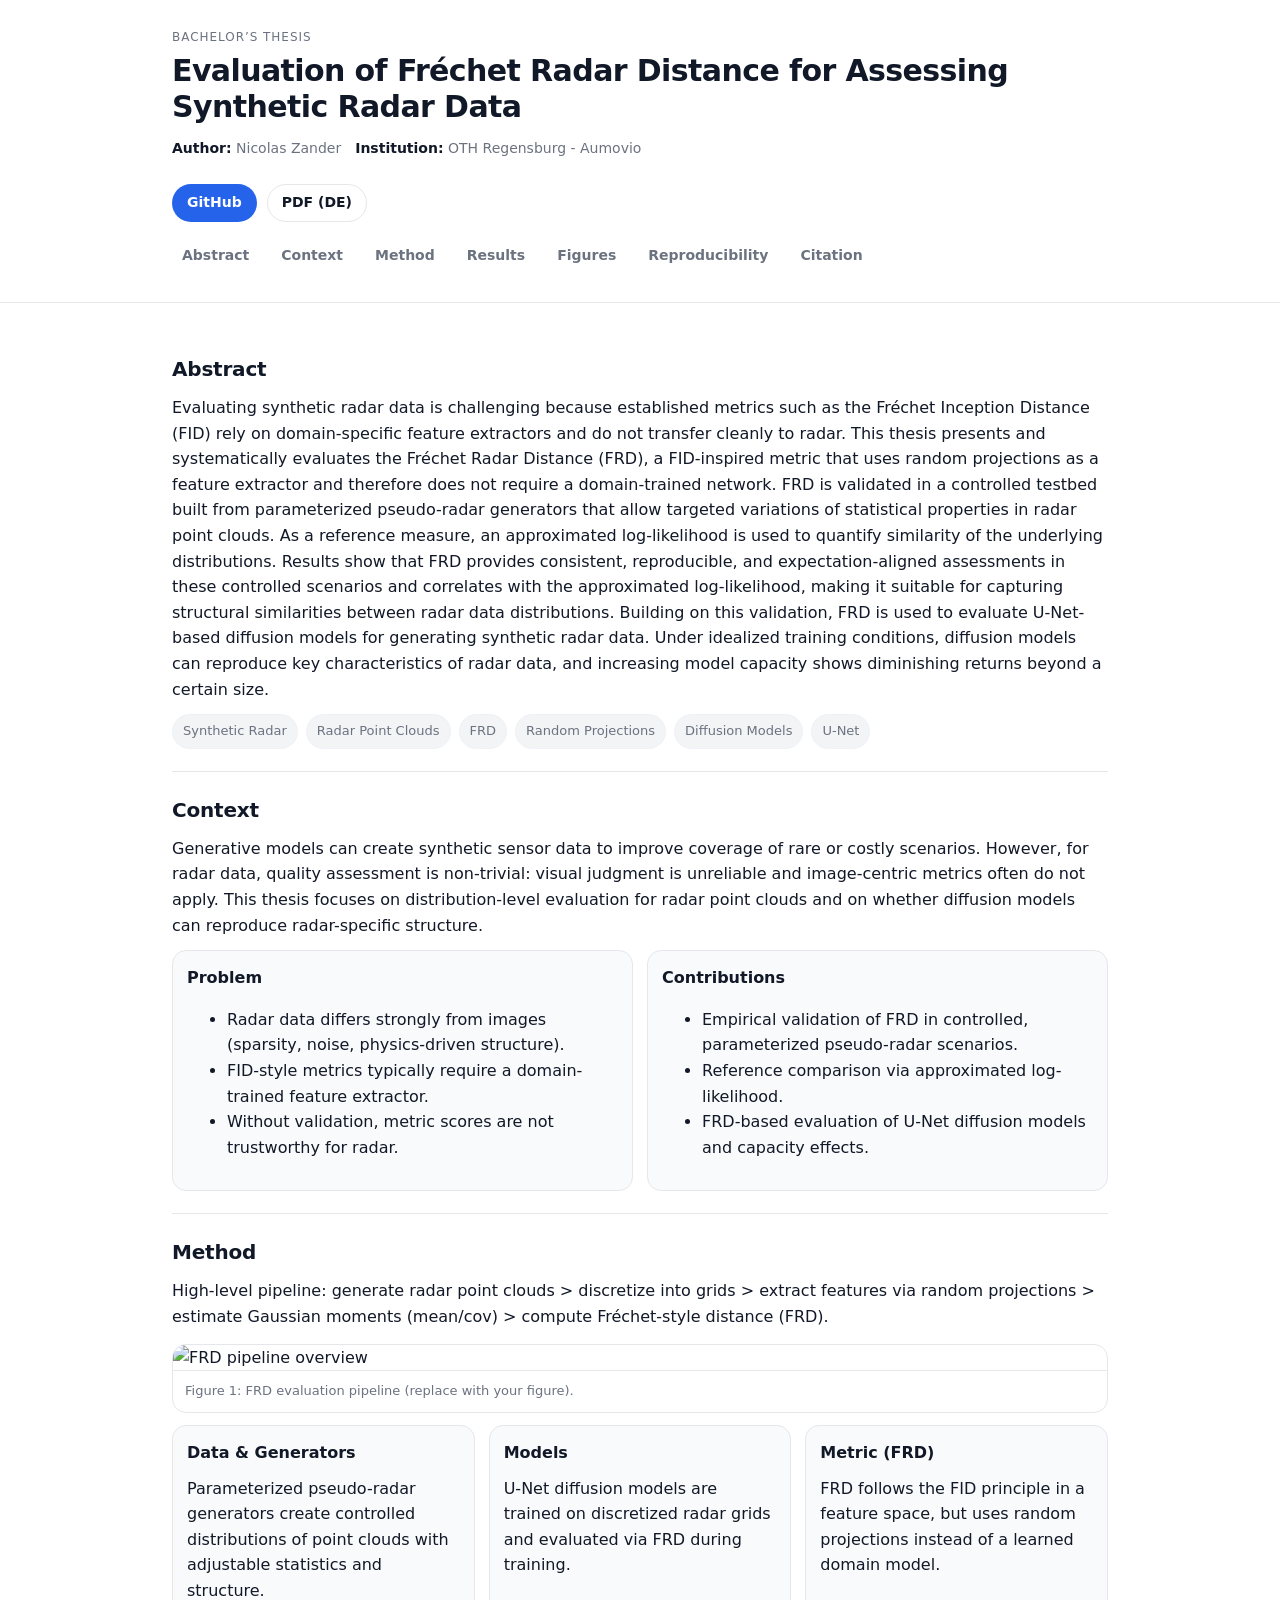
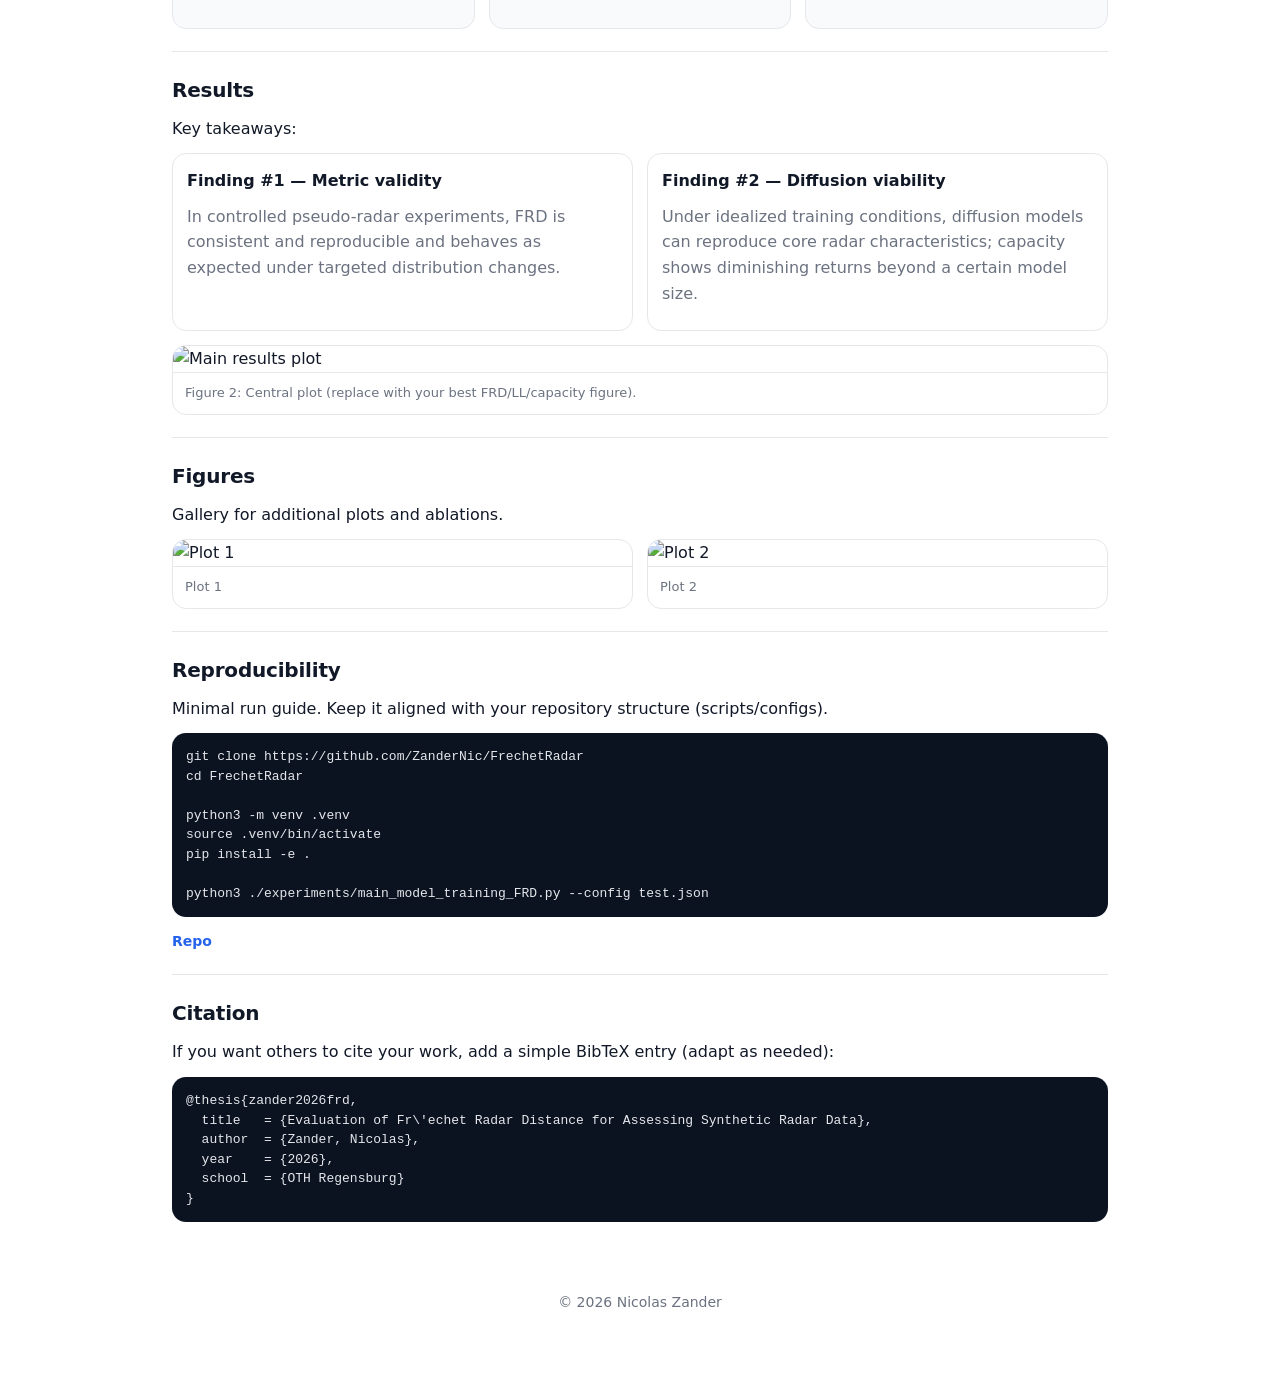
==== docs/index.html @ 6e5fdd48 "edit content" ====
<!doctype html>
<html lang="en">
<head>
  <meta charset="utf-8" />
  <meta name="viewport" content="width=device-width, initial-scale=1" />
  <meta name="description" content="Bachelor’s thesis page: abstract, context, method, results, and reproducibility for Fréchet Radar Distance (FRD) to evaluate synthetic radar data." />
  <title>Thesis – Fréchet Radar Distance for Synthetic Radar Data</title>
  <link rel="stylesheet" href="static/css/style.css" />
</head>

<body>
  <a class="skip" href="#content">Skip to content</a>

  <header class="header">
    <div class="wrap">
      <div class="top">
        <div class="headings">
          <p class="kicker">Bachelor’s Thesis</p>

          <h1>Evaluation of Fréchet Radar Distance for Assessing Synthetic Radar Data</h1>
          <div class="meta">
            <span><b>Author:</b> Nicolas Zander</span>
            <span><b>Institution:</b> OTH Regensburg - Aumovio</span>
          </div>
        </div>

        <div class="actions">
          <a class="btn primary" href="https://github.com/ZanderNic/FrechetRadar" target="_blank" rel="noreferrer">GitHub</a>
          <a class="btn" href="assets/pdf/thesis_public.pdf" target="_blank" rel="noreferrer">PDF (DE)</a>
        </div>
      </div>

      <nav class="nav" aria-label="Page navigation">
        <a href="#abstract">Abstract</a>
        <a href="#context">Context</a>
        <a href="#method">Method</a>
        <a href="#results">Results</a>
        <a href="#figures">Figures</a>
        <a href="#repro">Reproducibility</a>
        <a href="#citation">Citation</a>
      </nav>
    </div>
  </header>

  <main id="content" class="wrap">
    <section class="section" id="abstract">
      <h2>Abstract</h2>
      <p>
        Evaluating synthetic radar data is challenging because established metrics such as the Fréchet Inception
        Distance (FID) rely on domain-specific feature extractors and do not transfer cleanly to radar. This thesis
        presents and systematically evaluates the Fréchet Radar Distance (FRD), a FID-inspired metric that uses
        random projections as a feature extractor and therefore does not require a domain-trained network. FRD is
        validated in a controlled testbed built from parameterized pseudo-radar generators that allow targeted
        variations of statistical properties in radar point clouds. As a reference measure, an approximated
        log-likelihood is used to quantify similarity of the underlying distributions. Results show that FRD provides
        consistent, reproducible, and expectation-aligned assessments in these controlled scenarios and correlates
        with the approximated log-likelihood, making it suitable for capturing structural similarities between radar
        data distributions. Building on this validation, FRD is used to evaluate U-Net-based diffusion models for
        generating synthetic radar data. Under idealized training conditions, diffusion models can reproduce key
        characteristics of radar data, and increasing model capacity shows diminishing returns beyond a certain size.
      </p>

      <div class="badges" aria-label="Keywords">
        <span class="badge">Synthetic Radar</span>
        <span class="badge">Radar Point Clouds</span>
        <span class="badge">FRD</span>
        <span class="badge">Random Projections</span>
        <span class="badge">Diffusion Models</span>
        <span class="badge">U-Net</span>
      </div>
    </section>

    <section class="section" id="context">
      <h2>Context</h2>
      <p>
        Generative models can create synthetic sensor data to improve coverage of rare or costly scenarios.
        However, for radar data, quality assessment is non-trivial: visual judgment is unreliable and image-centric
        metrics often do not apply. This thesis focuses on distribution-level evaluation for radar point clouds and on
        whether diffusion models can reproduce radar-specific structure.
      </p>

      <div class="grid2">
        <div class="card">
          <h3>Problem</h3>
          <ul>
            <li>Radar data differs strongly from images (sparsity, noise, physics-driven structure).</li>
            <li>FID-style metrics typically require a domain-trained feature extractor.</li>
            <li>Without validation, metric scores are not trustworthy for radar.</li>
          </ul>
        </div>
        <div class="card">
          <h3>Contributions</h3>
          <ul>
            <li>Empirical validation of FRD in controlled, parameterized pseudo-radar scenarios.</li>
            <li>Reference comparison via approximated log-likelihood.</li>
            <li>FRD-based evaluation of U-Net diffusion models and capacity effects.</li>
          </ul>
        </div>
      </div>
    </section>

    <section class="section" id="method">
      <h2>Method</h2>
      <p>
        High-level pipeline: generate radar point clouds > discretize into grids > extract features via random
        projections > estimate Gaussian moments (mean/cov) > compute Fréchet-style distance (FRD).
      </p>

      <!-- Replace these images with your own exported figures -->
      <figure class="figure">
        <img src="assets/img/pipeline.png" alt="FRD pipeline overview" loading="lazy" />
        <figcaption>Figure 1: FRD evaluation pipeline (replace with your figure).</figcaption>
      </figure>

      <div class="grid3">
        <div class="card">
          <h3>Data & Generators</h3>
          <p>
            Parameterized pseudo-radar generators create controlled distributions of point clouds with adjustable
            statistics and structure.
          </p>
        </div>
        <div class="card">
          <h3>Models</h3>
          <p>
            U-Net diffusion models are trained on discretized radar grids and evaluated via FRD during training.
          </p>
        </div>
        <div class="card">
          <h3>Metric (FRD)</h3>
          <p>
            FRD follows the FID principle in a feature space, but uses random projections instead of a learned
            domain model.
          </p>
        </div>
      </div>
    </section>

    <section class="section" id="results">
      <h2>Results</h2>
      <p>Key takeaways:</p>

      <div class="callouts">
        <div class="callout">
          <h3>Finding #1 — Metric validity</h3>
          <p>
            In controlled pseudo-radar experiments, FRD is consistent and reproducible and behaves as expected
            under targeted distribution changes.
          </p>
        </div>
        <div class="callout">
          <h3>Finding #2 — Diffusion viability</h3>
          <p>
            Under idealized training conditions, diffusion models can reproduce core radar characteristics; capacity
            shows diminishing returns beyond a certain model size.
          </p>
        </div>
      </div>

      <figure class="figure">
        <img src="assets/img/teaser.png" alt="Main results plot" loading="lazy" />
        <figcaption>Figure 2: Central plot (replace with your best FRD/LL/capacity figure).</figcaption>
      </figure>
    </section>

    <section class="section" id="figures">
      <h2>Figures</h2>
      <p>Gallery for additional plots and ablations.</p>

      <div class="gallery">
        <figure class="figure small">
          <img src="assets/img/teaser.png" alt="Plot 1" loading="lazy" />
          <figcaption>Plot 1</figcaption>
        </figure>
        <figure class="figure small">
          <img src="assets/img/pipeline.png" alt="Plot 2" loading="lazy" />
          <figcaption>Plot 2</figcaption>
        </figure>
      </div>
    </section>

    <section class="section" id="repro">
      <h2>Reproducibility</h2>
      <p>
        Minimal run guide. Keep it aligned with your repository structure (scripts/configs).
      </p>

      <pre class="code"><code>git clone https://github.com/ZanderNic/FrechetRadar
cd FrechetRadar

python3 -m venv .venv
source .venv/bin/activate
pip install -e .

python3 ./experiments/main_model_training_FRD.py --config test.json</code></pre>

      <div class="links">
        <a href="https://github.com/ZanderNic/FrechetRadar" target="_blank" rel="noreferrer">Repo</a>
      </div>
    </section>

    <section class="section" id="citation">
      <h2>Citation</h2>
      <p>If you want others to cite your work, add a simple BibTeX entry (adapt as needed):</p>
      <pre class="code"><code>@thesis{zander2026frd,
  title   = {Evaluation of Fr\'echet Radar Distance for Assessing Synthetic Radar Data},
  author  = {Zander, Nicolas},
  year    = {2026},
  school  = {OTH Regensburg}
}</code></pre>
    </section>

    <footer class="footer">
      <p>© <span id="year"></span> Nicolas Zander</p>
    </footer>
  </main>

  <script>
    document.getElementById("year").textContent = new Date().getFullYear();
  </script>
</body>
</html>
---- docs/static/css/style.css ----
:root{
  --bg: #ffffff;
  --text: #111827;      /* near-black */
  --muted: #6b7280;     /* gray */
  --line: #e5e7eb;      /* border */
  --card: #f9fafb;      /* light card */
  --accent: #2563eb;    /* blue */
  --accent2: #1d4ed8;
  --max: 980px;
  --radius: 14px;
}

*{ box-sizing: border-box; }
html{ scroll-behavior: smooth; }
body{
  margin: 0;
  background: var(--bg);
  color: var(--text);
  font-family: ui-sans-serif, system-ui, -apple-system, Segoe UI, Roboto, Arial, sans-serif;
  line-height: 1.6;
}

.wrap{
  max-width: var(--max);
  margin: 0 auto;
  padding: 28px 22px;
}

.skip{
  position: absolute;
  left: -9999px;
  top: 10px;
  background: #000;
  color: #fff;
  padding: 8px 10px;
  border-radius: 10px;
}
.skip:focus{ left: 12px; }

.header{
  border-bottom: 1px solid var(--line);
  background: #fff;
}

.top{
  display: flex;
  gap: 18px;
  align-items: flex-start;
  justify-content: space-between;
  flex-wrap: wrap;
}

.kicker{
  margin: 0 0 6px;
  font-size: 12px;
  letter-spacing: .08em;
  text-transform: uppercase;
  color: var(--muted);
}

h1{
  margin: 0;
  font-size: 30px;
  line-height: 1.2;
  letter-spacing: -0.02em;
}

.sub{
  margin: 10px 0 0;
  color: var(--muted);
  max-width: 70ch;
}

.meta{
  display: flex;
  gap: 14px;
  flex-wrap: wrap;
  margin-top: 12px;
  color: var(--muted);
  font-size: 14px;
}
.meta b{ color: var(--text); font-weight: 600; }

.actions{
  display: flex;
  gap: 10px;
  flex-wrap: wrap;
  padding-top: 6px;
}

.btn{
  display: inline-flex;
  align-items: center;
  justify-content: center;
  height: 38px;
  padding: 0 14px;
  border-radius: 999px;
  border: 1px solid var(--line);
  background: #fff;
  color: var(--text);
  text-decoration: none;
  font-weight: 600;
  font-size: 14px;
}
.btn:hover{ border-color: #cbd5e1; background: #f8fafc; }
.btn.primary{
  border-color: transparent;
  background: var(--accent);
  color: #fff;
}
.btn.primary:hover{ background: var(--accent2); }

.nav{
  display: flex;
  gap: 12px;
  flex-wrap: wrap;
  padding: 14px 0 0;
}
.nav a{
  color: var(--muted);
  text-decoration: none;
  font-weight: 600;
  font-size: 14px;
  padding: 8px 10px;
  border-radius: 10px;
}
.nav a:hover{
  background: #f3f4f6;
  color: var(--text);
}

.section{
  padding: 22px 0;
  border-bottom: 1px solid var(--line);
}
.section:last-of-type{ border-bottom: none; }

h2{
  margin: 0 0 10px;
  font-size: 20px;
  letter-spacing: -0.01em;
}
h3{
  margin: 0 0 8px;
  font-size: 16px;
}
p{ margin: 10px 0; }

.badges{
  display: flex;
  gap: 8px;
  flex-wrap: wrap;
  margin-top: 12px;
}
.badge{
  font-size: 13px;
  color: var(--muted);
  background: #f3f4f6;
  border: 1px solid #eef2f7;
  padding: 6px 10px;
  border-radius: 999px;
}

.grid2{
  display: grid;
  grid-template-columns: repeat(2, minmax(0, 1fr));
  gap: 14px;
  margin-top: 12px;
}
.grid3{
  display: grid;
  grid-template-columns: repeat(3, minmax(0, 1fr));
  gap: 14px;
  margin-top: 12px;
}

.card{
  background: var(--card);
  border: 1px solid var(--line);
  border-radius: var(--radius);
  padding: 14px;
}

.figure{
  margin: 14px 0 0;
  border: 1px solid var(--line);
  border-radius: var(--radius);
  overflow: hidden;
  background: #fff;
}
.figure img{
  width: 100%;
  height: auto;
  display: block;
}
.figure figcaption{
  padding: 10px 12px;
  font-size: 13px;
  color: var(--muted);
  border-top: 1px solid var(--line);
}

.gallery{
  display: grid;
  grid-template-columns: repeat(2, minmax(0, 1fr));
  gap: 14px;
  margin-top: 12px;
}
.figure.small{ margin: 0; }

.details{
  margin-top: 14px;
  border: 1px solid var(--line);
  border-radius: var(--radius);
  background: #fff;
  overflow: hidden;
}
.details > summary{
  cursor: pointer;
  padding: 12px 14px;
  font-weight: 700;
}
.detailsBody{
  padding: 0 14px 14px;
  color: var(--text);
}
.detailsBody ul{ margin: 8px 0 0 18px; }

.callouts{
  display: grid;
  grid-template-columns: repeat(2, minmax(0, 1fr));
  gap: 14px;
  margin-top: 12px;
}
.callout{
  border-radius: var(--radius);
  border: 1px solid var(--line);
  background: #fff;
  padding: 14px;
}
.callout p{ color: var(--muted); }

.code{
  margin-top: 12px;
  background: #0b1220;
  color: #e5e7eb;
  border-radius: var(--radius);
  padding: 14px;
  overflow: auto;
  font-size: 13px;
  line-height: 1.5;
}
code{
  font-family: ui-monospace, SFMono-Regular, Menlo, Monaco, Consolas, "Liberation Mono", monospace;
}

.links{
  margin-top: 12px;
  font-size: 14px;
  color: var(--muted);
}
.links a{
  color: var(--accent);
  text-decoration: none;
  font-weight: 600;
}
.links a:hover{ text-decoration: underline; }
.dot{ margin: 0 8px; }

.footer{
  padding: 24px 0 10px;
  color: var(--muted);
  text-align: center;
  font-size: 14px;
}

@media (max-width: 900px){
  h1{ font-size: 26px; }
  .grid2, .grid3, .gallery, .callouts{ grid-template-columns: 1fr; }
}
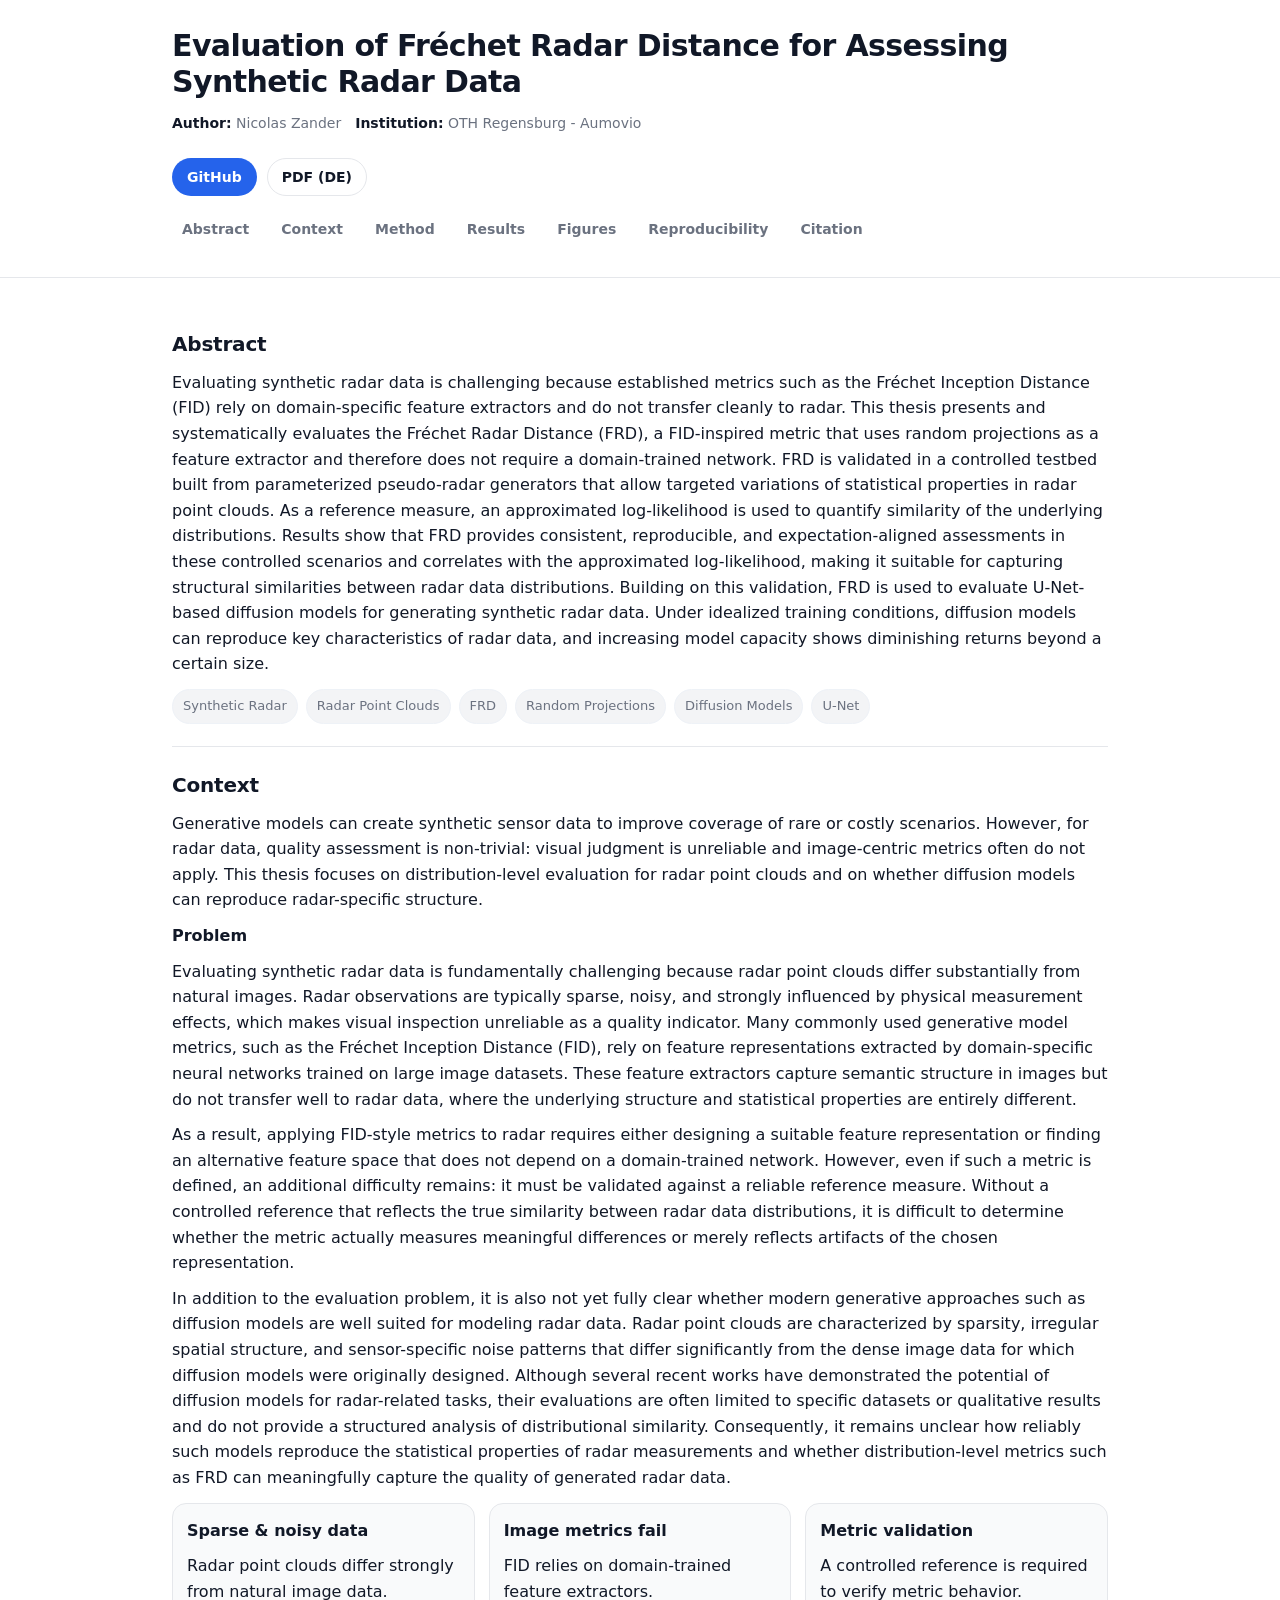
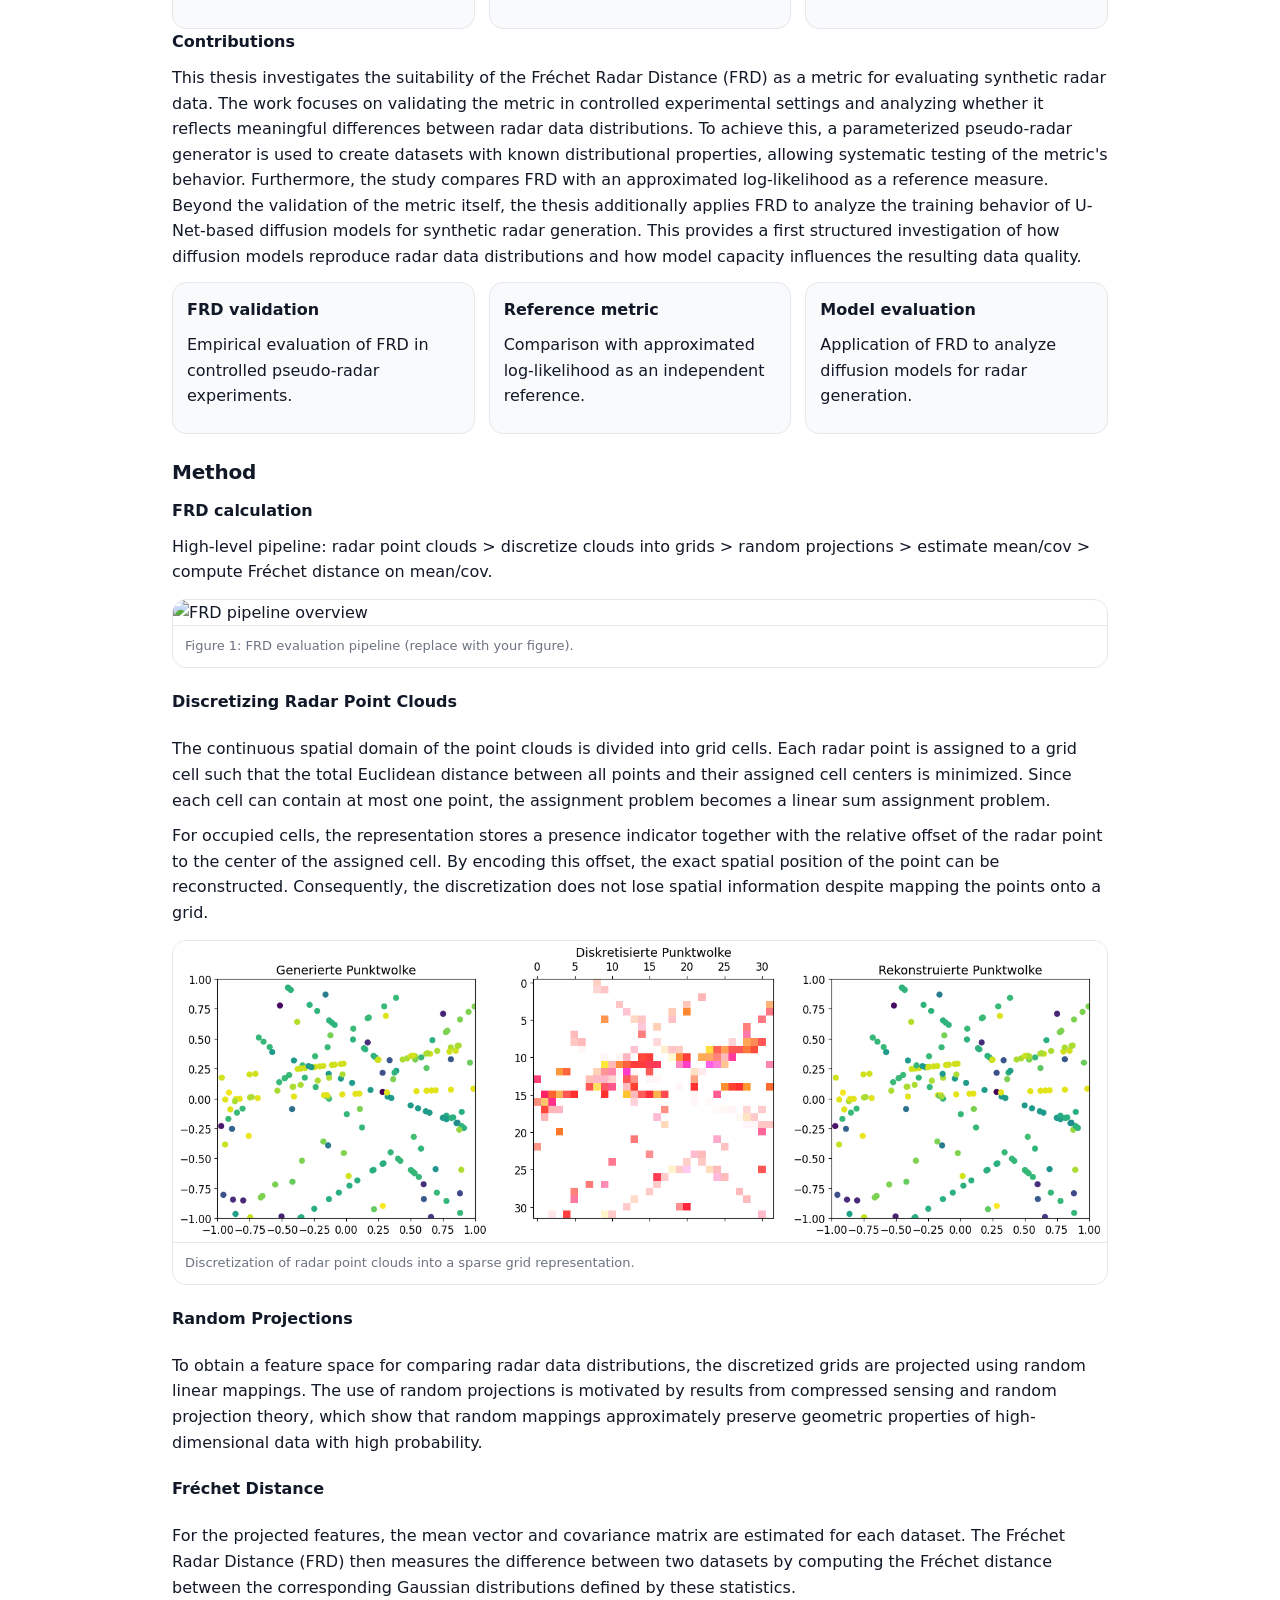
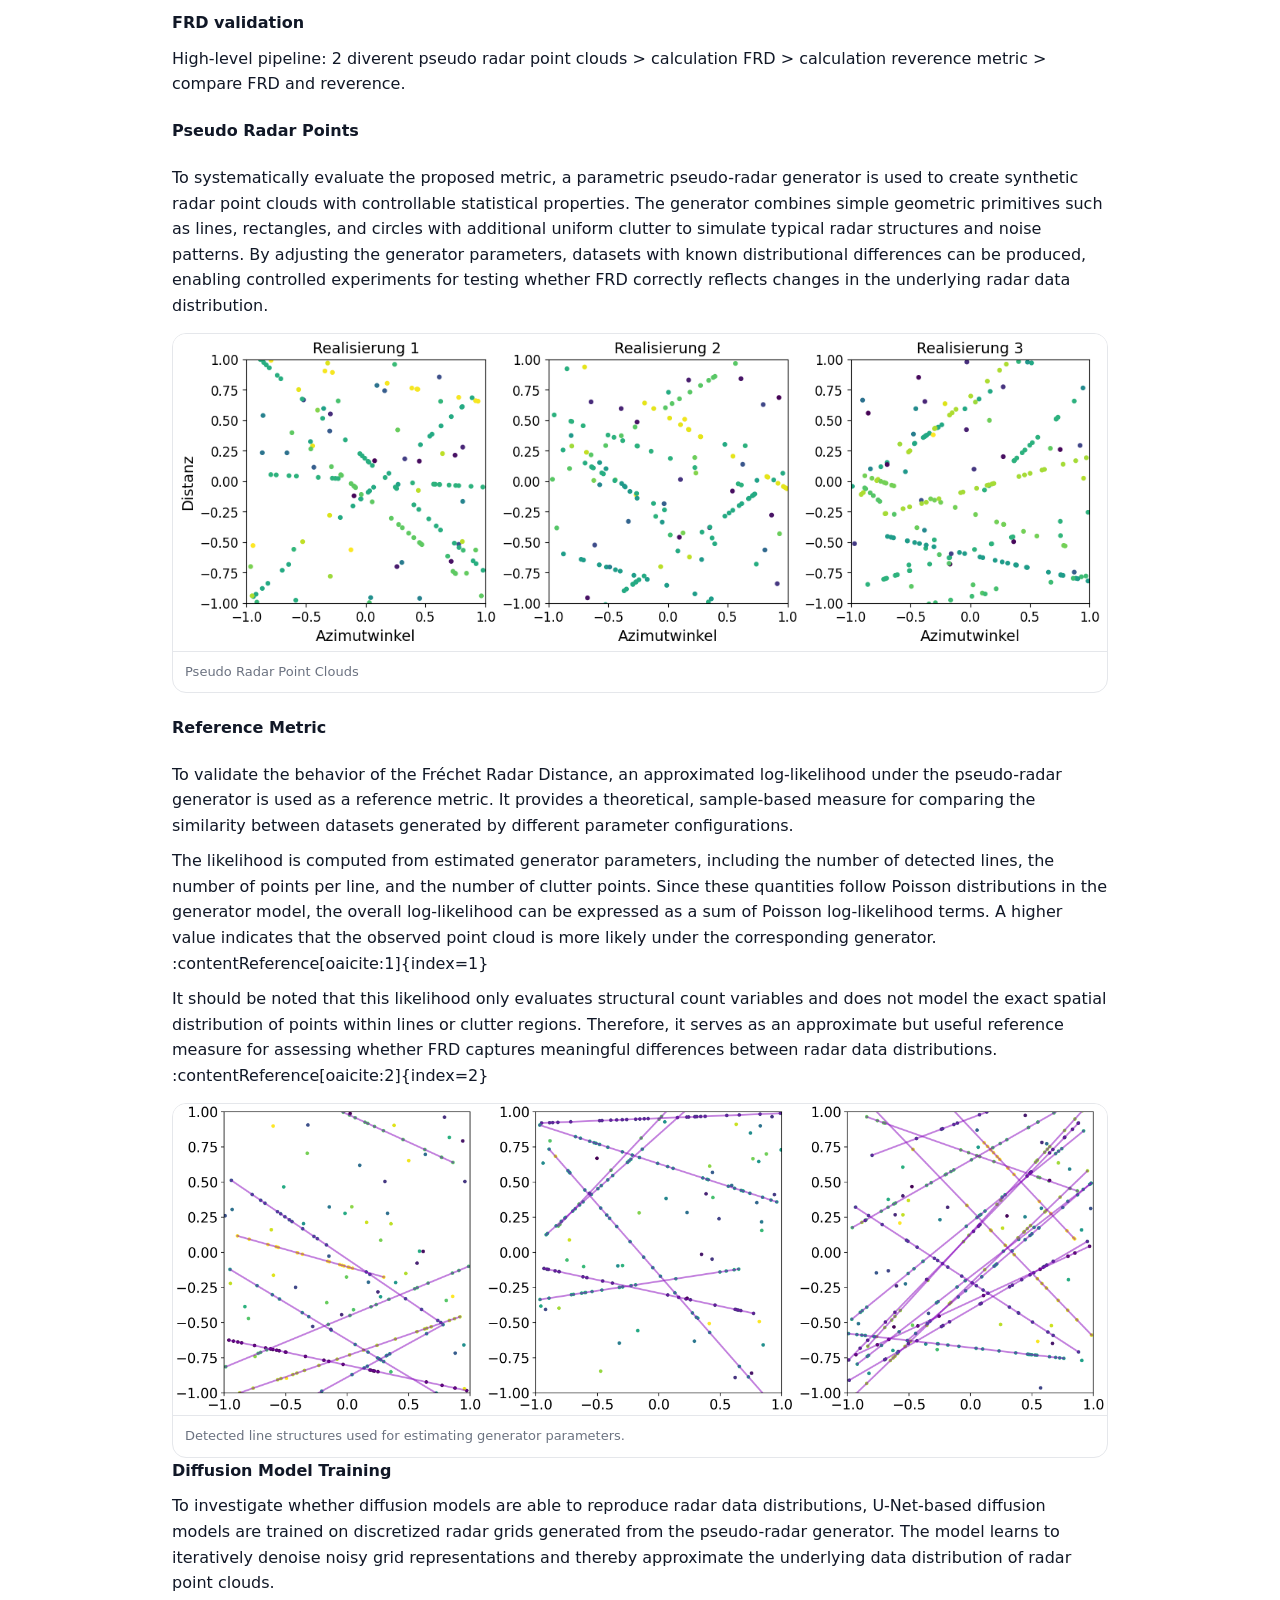
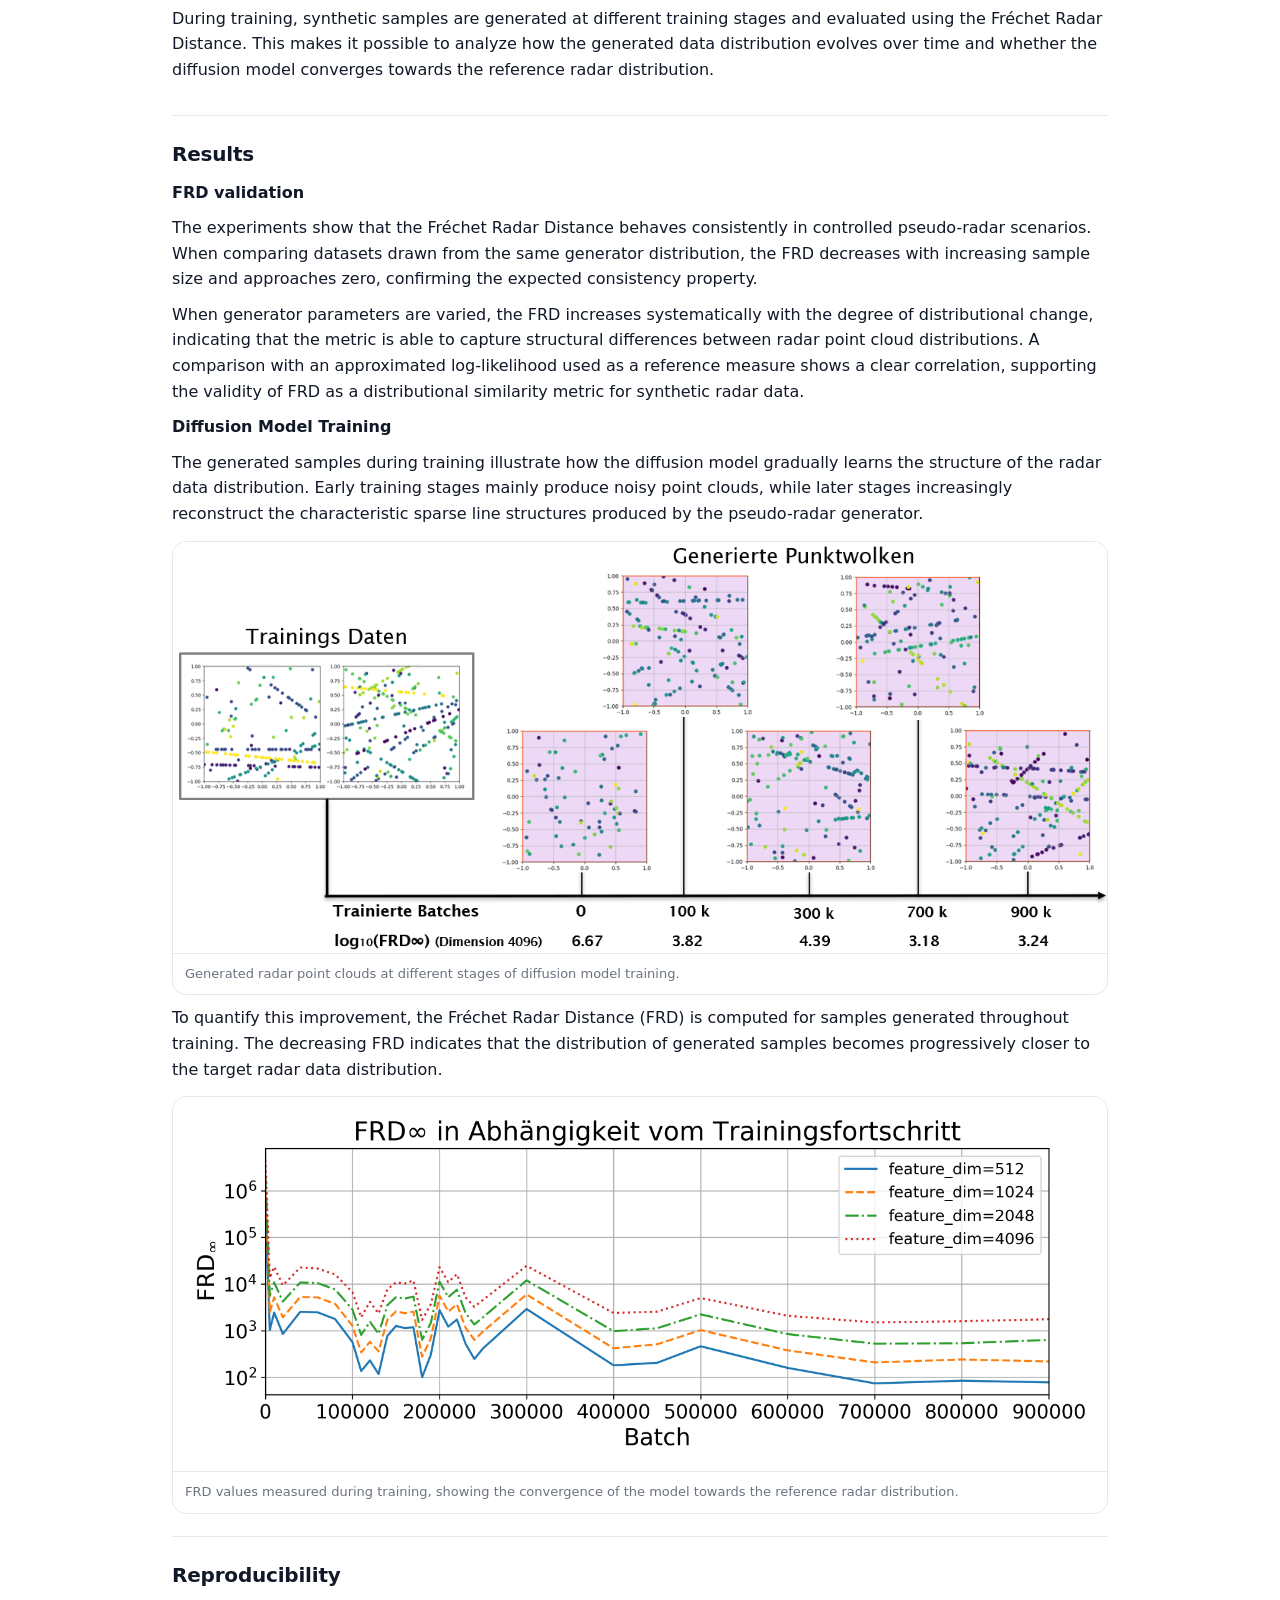
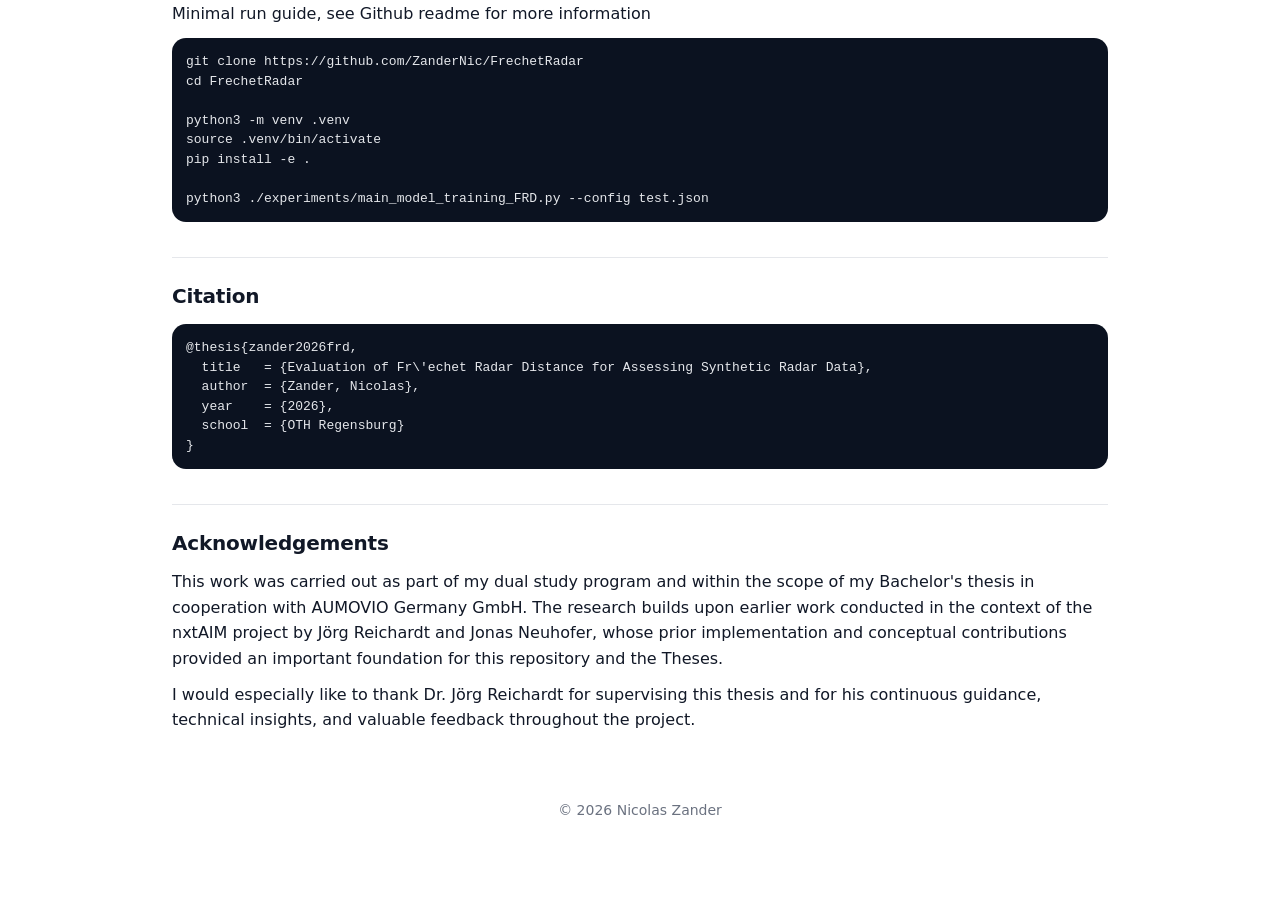
==== commit 1ebe5e41: "update all sections in page" ====
--- a/docs/index.html
+++ b/docs/index.html
@@ -15,8 +15,6 @@
     <div class="wrap">
       <div class="top">
         <div class="headings">
-          <p class="kicker">Bachelor’s Thesis</p>
-
           <h1>Evaluation of Fréchet Radar Distance for Assessing Synthetic Radar Data</h1>
           <div class="meta">
             <span><b>Author:</b> Nicolas Zander</span>
@@ -79,110 +77,277 @@
         whether diffusion models can reproduce radar-specific structure.
       </p>
 
-      <div class="grid2">
-        <div class="card">
-          <h3>Problem</h3>
-          <ul>
-            <li>Radar data differs strongly from images (sparsity, noise, physics-driven structure).</li>
-            <li>FID-style metrics typically require a domain-trained feature extractor.</li>
-            <li>Without validation, metric scores are not trustworthy for radar.</li>
-          </ul>
-        </div>
-        <div class="card">
-          <h3>Contributions</h3>
-          <ul>
-            <li>Empirical validation of FRD in controlled, parameterized pseudo-radar scenarios.</li>
-            <li>Reference comparison via approximated log-likelihood.</li>
-            <li>FRD-based evaluation of U-Net diffusion models and capacity effects.</li>
-          </ul>
+      <h3>Problem</h3>
+      <p>
+        Evaluating synthetic radar data is fundamentally challenging because radar point clouds differ
+        substantially from natural images. Radar observations are typically sparse, noisy, and strongly
+        influenced by physical measurement effects, which makes visual inspection unreliable as a quality
+        indicator. Many commonly used generative model metrics, such as the Fréchet Inception Distance (FID),
+        rely on feature representations extracted by domain-specific neural networks trained on large image
+        datasets. These feature extractors capture semantic structure in images but do not transfer well to
+        radar data, where the underlying structure and statistical properties are entirely different.
+      </p>
+
+      <p>
+        As a result, applying FID-style metrics to radar requires either designing a suitable feature
+        representation or finding an alternative feature space that does not depend on a domain-trained
+        network. However, even if such a metric is defined, an additional difficulty remains: it must be
+        validated against a reliable reference measure. Without a controlled reference that reflects the
+        true similarity between radar data distributions, it is difficult to determine whether the metric
+        actually measures meaningful differences or merely reflects artifacts of the chosen representation.
+      </p>
+
+      <p>
+        In addition to the evaluation problem, it is also not yet fully clear whether modern generative
+        approaches such as diffusion models are well suited for modeling radar data. Radar point clouds are
+        characterized by sparsity, irregular spatial structure, and sensor-specific noise patterns that
+        differ significantly from the dense image data for which diffusion models were originally designed.
+        Although several recent works have demonstrated the potential of diffusion models for radar-related
+        tasks, their evaluations are often limited to specific datasets or qualitative results and do not
+        provide a structured analysis of distributional similarity. Consequently, it remains unclear how
+        reliably such models reproduce the statistical properties of radar measurements and whether
+        distribution-level metrics such as FRD can meaningfully capture the quality of generated radar data.
+      </p>
+
+      <div class="grid3">
+        <div class="card">
+          <h3>Sparse & noisy data</h3>
+          <p>Radar point clouds differ strongly from natural image data.</p>
+        </div>
+
+        <div class="card">
+          <h3>Image metrics fail</h3>
+          <p>FID relies on domain-trained feature extractors.</p>
+        </div>
+
+        <div class="card">
+          <h3>Metric validation</h3>
+          <p>A controlled reference is required to verify metric behavior.</p>
         </div>
       </div>
-    </section>
+
+      <h3>Contributions</h3>
+      <p>
+        This thesis investigates the suitability of the Fréchet Radar Distance (FRD) as a
+        metric for evaluating synthetic radar data. The work focuses on validating the
+        metric in controlled experimental settings and analyzing whether it reflects
+        meaningful differences between radar data distributions. To achieve this, a
+        parameterized pseudo-radar generator is used to create datasets with known
+        distributional properties, allowing systematic testing of the metric's behavior.
+        Furthermore, the study compares FRD with an approximated log-likelihood as a
+        reference measure.  Beyond the validation of the metric itself, the thesis additionally applies FRD
+        to analyze the training behavior of U-Net-based diffusion models for synthetic
+        radar generation. This provides a first structured investigation of how diffusion
+        models reproduce radar data distributions and how model capacity influences the
+        resulting data quality.
+      </p>
+
+      <div class="grid3">
+        <div class="card">
+          <h3>FRD validation</h3>
+          <p>Empirical evaluation of FRD in controlled pseudo-radar experiments.</p>
+        </div>
+
+        <div class="card">
+          <h3>Reference metric</h3>
+          <p>Comparison with approximated log-likelihood as an independent reference.</p>
+        </div>
+
+        <div class="card">
+          <h3>Model evaluation</h3>
+          <p>Application of FRD to analyze diffusion models for radar generation.</p>
+        </div>
+      </div>
+
 
     <section class="section" id="method">
       <h2>Method</h2>
-      <p>
-        High-level pipeline: generate radar point clouds > discretize into grids > extract features via random
-        projections > estimate Gaussian moments (mean/cov) > compute Fréchet-style distance (FRD).
-      </p>
-
-      <!-- Replace these images with your own exported figures -->
+
+      <h3>FRD calculation</h3>
+      <p>
+        High-level pipeline: radar point clouds > discretize clouds into grids > random projections > estimate mean/cov > compute Fréchet distance on mean/cov.
+      </p>
+
       <figure class="figure">
         <img src="assets/img/pipeline.png" alt="FRD pipeline overview" loading="lazy" />
         <figcaption>Figure 1: FRD evaluation pipeline (replace with your figure).</figcaption>
       </figure>
 
-      <div class="grid3">
-        <div class="card">
-          <h3>Data & Generators</h3>
-          <p>
-            Parameterized pseudo-radar generators create controlled distributions of point clouds with adjustable
-            statistics and structure.
-          </p>
-        </div>
-        <div class="card">
-          <h3>Models</h3>
-          <p>
-            U-Net diffusion models are trained on discretized radar grids and evaluated via FRD during training.
-          </p>
-        </div>
-        <div class="card">
-          <h3>Metric (FRD)</h3>
-          <p>
-            FRD follows the FID principle in a feature space, but uses random projections instead of a learned
-            domain model.
-          </p>
-        </div>
-      </div>
-    </section>
+      <h4>Discretizing Radar Point Clouds</h4>
+      <p>
+        The continuous spatial domain of the point clouds is divided into grid cells.
+        Each radar point is assigned to a grid cell such that the total Euclidean
+        distance between all points and their assigned cell centers is minimized.
+        Since each cell can contain at most one point, the assignment problem becomes
+        a linear sum assignment problem.
+      </p>
+
+      <p>
+        For occupied cells, the representation stores a presence indicator together
+        with the relative offset of the radar point to the center of the assigned cell.
+        By encoding this offset, the exact spatial position of the point can be
+        reconstructed. Consequently, the discretization does not lose spatial
+        information despite mapping the points onto a grid.
+      </p>
+
+      <figure class="figure">
+        <img src="static/images/diskretisierungsverfahren.png" alt="Radar discretization" loading="lazy" />
+        <figcaption>Discretization of radar point clouds into a sparse grid representation.</figcaption>
+      </figure>
+      
+
+      <h4>Random Projections</h4>
+      <p>
+      To obtain a feature space for comparing radar data distributions, the
+      discretized grids are projected using random linear mappings. The use of
+      random projections is motivated by results from compressed sensing and
+      random projection theory, which show that random mappings approximately
+      preserve geometric properties of high-dimensional data with high probability.
+      </p>
+      
+      
+      <h4>Fréchet Distance</h4>
+      <p>
+      For the projected features, the mean vector and covariance matrix are
+      estimated for each dataset. The Fréchet Radar Distance (FRD) then measures
+      the difference between two datasets by computing the Fréchet distance
+      between the corresponding Gaussian distributions defined by these
+      statistics.
+      </p>
+
+
+      <h3>FRD validation</h3>
+      <p>
+        High-level pipeline: 2 diverent pseudo radar point clouds > calculation FRD > calculation reverence metric > compare FRD and reverence.
+      </p>
+
+      <h4>Pseudo Radar Points</h3>
+      <p>
+        To systematically evaluate the proposed metric, a parametric pseudo-radar generator
+        is used to create synthetic radar point clouds with controllable statistical
+        properties. The generator combines simple geometric primitives such as lines,
+        rectangles, and circles with additional uniform clutter to simulate typical radar
+        structures and noise patterns. By adjusting the generator parameters, datasets
+        with known distributional differences can be produced, enabling controlled
+        experiments for testing whether FRD correctly reflects changes in the underlying
+        radar data distribution.
+      </p>
+      <figure class="figure">
+        <img src="static/images/PseudoRadarEinfach.png" alt="PseudoRadarPoints" loading="lazy" />
+        <figcaption>Pseudo Radar Point Clouds </figcaption>
+      </figure>
+
+
+      <h4>Reference Metric</h4>
+      <p>
+      To validate the behavior of the Fréchet Radar Distance, an approximated
+      log-likelihood under the pseudo-radar generator is used as a reference metric.
+      It provides a theoretical, sample-based measure for comparing the similarity
+      between datasets generated by different parameter configurations.
+      </p>
+
+      <p>
+      The likelihood is computed from estimated generator parameters, including
+      the number of detected lines, the number of points per line, and the number
+      of clutter points. Since these quantities follow Poisson distributions in the
+      generator model, the overall log-likelihood can be expressed as a sum of
+      Poisson log-likelihood terms. A higher value indicates that the observed
+      point cloud is more likely under the corresponding generator. :contentReference[oaicite:1]{index=1}
+      </p>
+
+      <p>
+      It should be noted that this likelihood only evaluates structural count
+      variables and does not model the exact spatial distribution of points within
+      lines or clutter regions. Therefore, it serves as an approximate but useful
+      reference measure for assessing whether FRD captures meaningful differences
+      between radar data distributions. :contentReference[oaicite:2]{index=2}
+      </p>
+
+      <figure class="figure">
+        <img src="static/images/figs_detected_lines.png" alt="PseudoRadarPoints" loading="lazy" />
+        <figcaption>Detected line structures used for estimating generator parameters.</figcaption>
+      </figure>
+
+
+      <h3>Diffusion Model Training</h3>
+      <p>
+        To investigate whether diffusion models are able to reproduce radar data
+        distributions, U-Net-based diffusion models are trained on discretized radar
+        grids generated from the pseudo-radar generator. The model learns to iteratively
+        denoise noisy grid representations and thereby approximate the underlying data
+        distribution of radar point clouds.
+      </p>
+
+      <p>
+        During training, synthetic samples are generated at different training stages
+        and evaluated using the Fréchet Radar Distance. This makes it possible to
+        analyze how the generated data distribution evolves over time and whether the
+        diffusion model converges towards the reference radar distribution.
+      </p>
+    </section>
+
 
     <section class="section" id="results">
       <h2>Results</h2>
-      <p>Key takeaways:</p>
-
-      <div class="callouts">
-        <div class="callout">
-          <h3>Finding #1 — Metric validity</h3>
-          <p>
-            In controlled pseudo-radar experiments, FRD is consistent and reproducible and behaves as expected
-            under targeted distribution changes.
-          </p>
-        </div>
-        <div class="callout">
-          <h3>Finding #2 — Diffusion viability</h3>
-          <p>
-            Under idealized training conditions, diffusion models can reproduce core radar characteristics; capacity
-            shows diminishing returns beyond a certain model size.
-          </p>
-        </div>
-      </div>
-
-      <figure class="figure">
-        <img src="assets/img/teaser.png" alt="Main results plot" loading="lazy" />
-        <figcaption>Figure 2: Central plot (replace with your best FRD/LL/capacity figure).</figcaption>
-      </figure>
-    </section>
-
-    <section class="section" id="figures">
-      <h2>Figures</h2>
-      <p>Gallery for additional plots and ablations.</p>
-
-      <div class="gallery">
-        <figure class="figure small">
-          <img src="assets/img/teaser.png" alt="Plot 1" loading="lazy" />
-          <figcaption>Plot 1</figcaption>
-        </figure>
-        <figure class="figure small">
-          <img src="assets/img/pipeline.png" alt="Plot 2" loading="lazy" />
-          <figcaption>Plot 2</figcaption>
-        </figure>
-      </div>
-    </section>
+
+      <h3>FRD validation</h3>
+      <p>
+        The experiments show that the Fréchet Radar Distance behaves consistently
+        in controlled pseudo-radar scenarios. When comparing datasets drawn from
+        the same generator distribution, the FRD decreases with increasing sample
+        size and approaches zero, confirming the expected consistency property.
+      </p>
+
+      <p>
+        When generator parameters are varied, the FRD increases systematically with
+        the degree of distributional change, indicating that the metric is able to
+        capture structural differences between radar point cloud distributions.
+        A comparison with an approximated log-likelihood used as a reference measure
+        shows a clear correlation, supporting the validity of FRD as a distributional
+        similarity metric for synthetic radar data.
+      </p>
+
+
+    
+      <h3>Diffusion Model Training</h3>
+      <p>
+      The generated samples during training illustrate how the diffusion model
+      gradually learns the structure of the radar data distribution. Early training
+      stages mainly produce noisy point clouds, while later stages increasingly
+      reconstruct the characteristic sparse line structures produced by the
+      pseudo-radar generator.
+      </p>
+
+      <figure class="figure">
+        <img src="static/images/train_middel_model_samples.png" alt="Generated samples during training" loading="lazy" />
+        <figcaption>
+          Generated radar point clouds at different stages of diffusion model training.
+        </figcaption>
+      </figure>
+
+      <p>
+      To quantify this improvement, the Fréchet Radar Distance (FRD) is computed for
+      samples generated throughout training. The decreasing FRD indicates that the
+      distribution of generated samples becomes progressively closer to the target
+      radar data distribution.
+      </p>
+
+      <figure class="figure">
+        <img src="static/images/train_middel_model_FRD.png" alt="FRD during training" loading="lazy" />
+        <figcaption>
+          FRD values measured during training, showing the convergence of the model
+          towards the reference radar distribution.
+        </figcaption>
+      </figure>
+
+
+    </section>
+
 
     <section class="section" id="repro">
       <h2>Reproducibility</h2>
       <p>
-        Minimal run guide. Keep it aligned with your repository structure (scripts/configs).
+        Minimal run guide, see Github readme for more information 
       </p>
 
       <pre class="code"><code>git clone https://github.com/ZanderNic/FrechetRadar
@@ -193,15 +358,10 @@
 pip install -e .
 
 python3 ./experiments/main_model_training_FRD.py --config test.json</code></pre>
-
-      <div class="links">
-        <a href="https://github.com/ZanderNic/FrechetRadar" target="_blank" rel="noreferrer">Repo</a>
-      </div>
     </section>
 
     <section class="section" id="citation">
       <h2>Citation</h2>
-      <p>If you want others to cite your work, add a simple BibTeX entry (adapt as needed):</p>
       <pre class="code"><code>@thesis{zander2026frd,
   title   = {Evaluation of Fr\'echet Radar Distance for Assessing Synthetic Radar Data},
   author  = {Zander, Nicolas},
@@ -210,6 +370,28 @@
 }</code></pre>
     </section>
 
+
+    <section class="section" id="acknowledgements">
+      <h2>Acknowledgements</h2>
+
+      <p>
+        This work was carried out as part of my dual study program and within the scope
+        of my Bachelor's thesis in cooperation with AUMOVIO Germany GmbH. The research
+        builds upon earlier work conducted in the context of the nxtAIM project by
+        Jörg Reichardt and Jonas Neuhofer, whose prior implementation and conceptual
+        contributions provided an important foundation for this repository and the 
+        Theses.
+      </p>
+
+      <p>
+        I would especially like to thank Dr. Jörg Reichardt for supervising this thesis
+        and for his continuous guidance, technical insights, and valuable feedback
+        throughout the project.
+      </p>
+    </section>
+
+
+
     <footer class="footer">
       <p>© <span id="year"></span> Nicolas Zander</p>
     </footer>
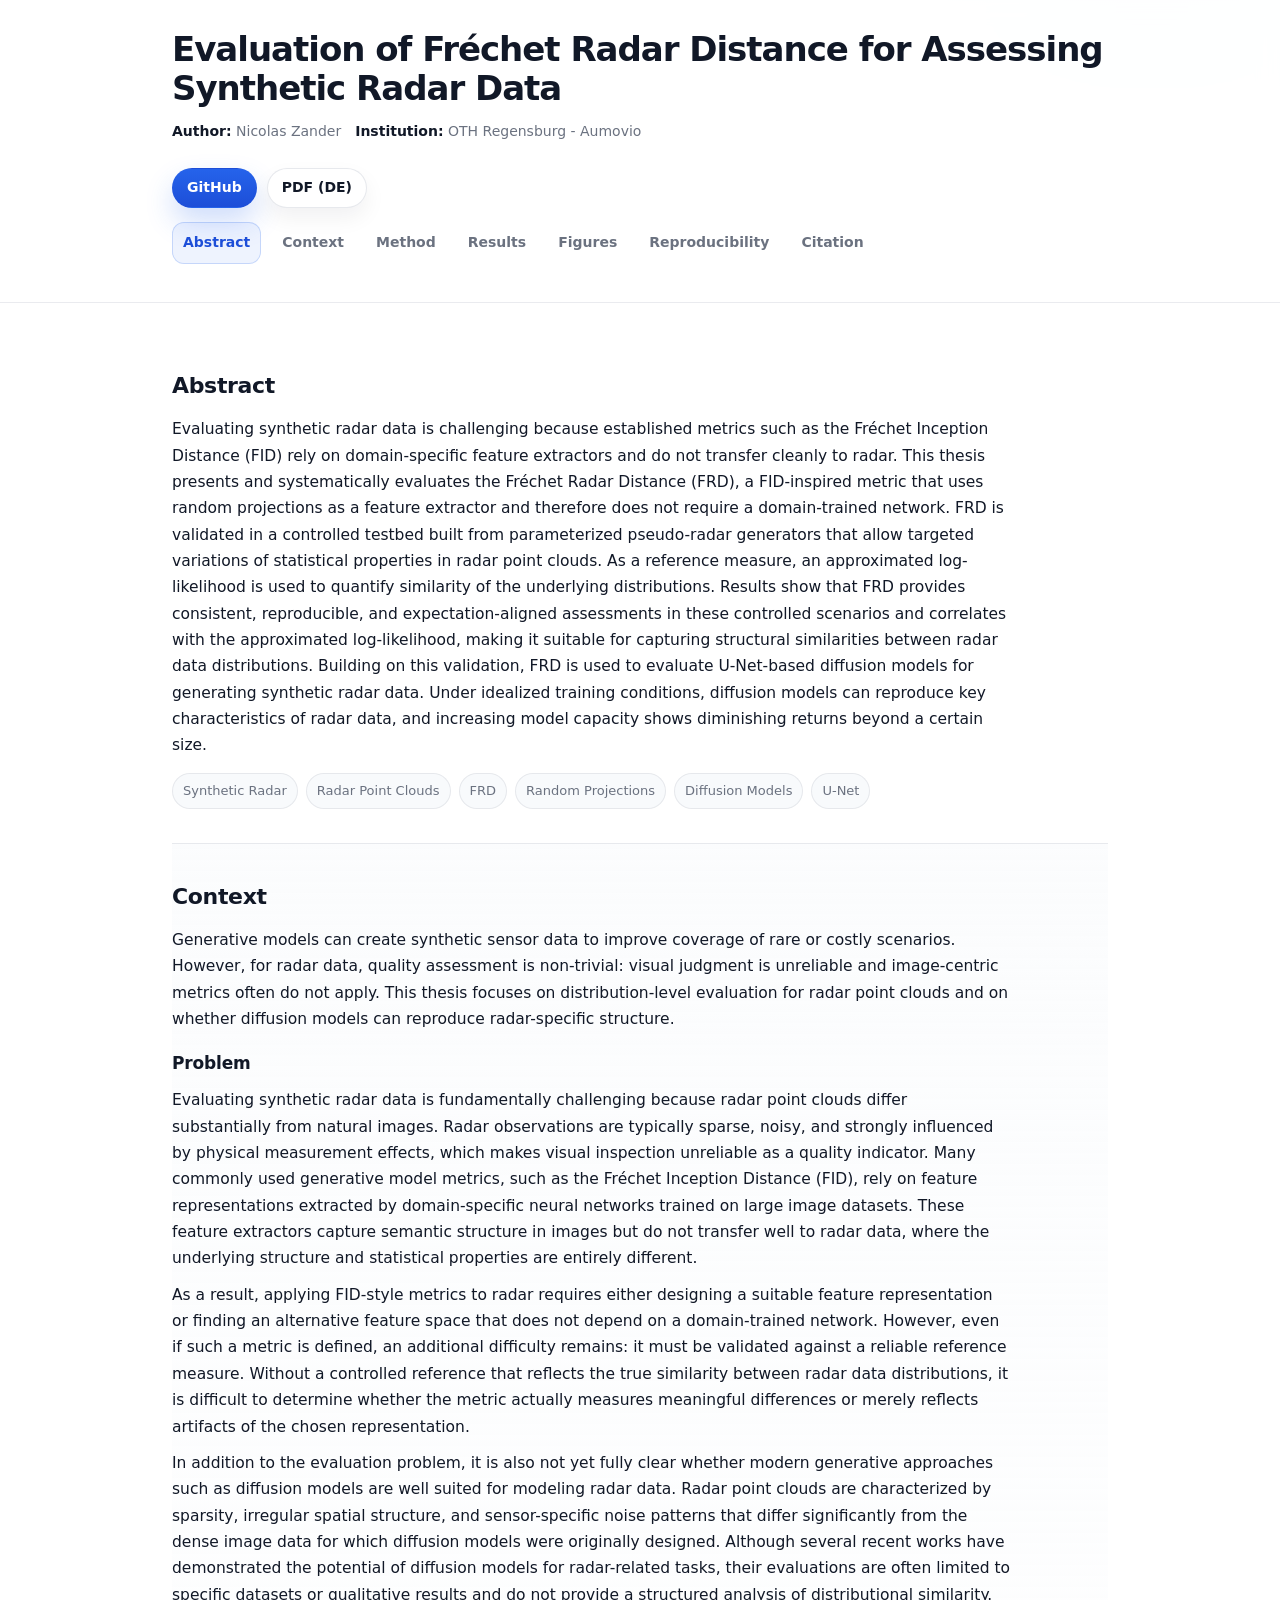
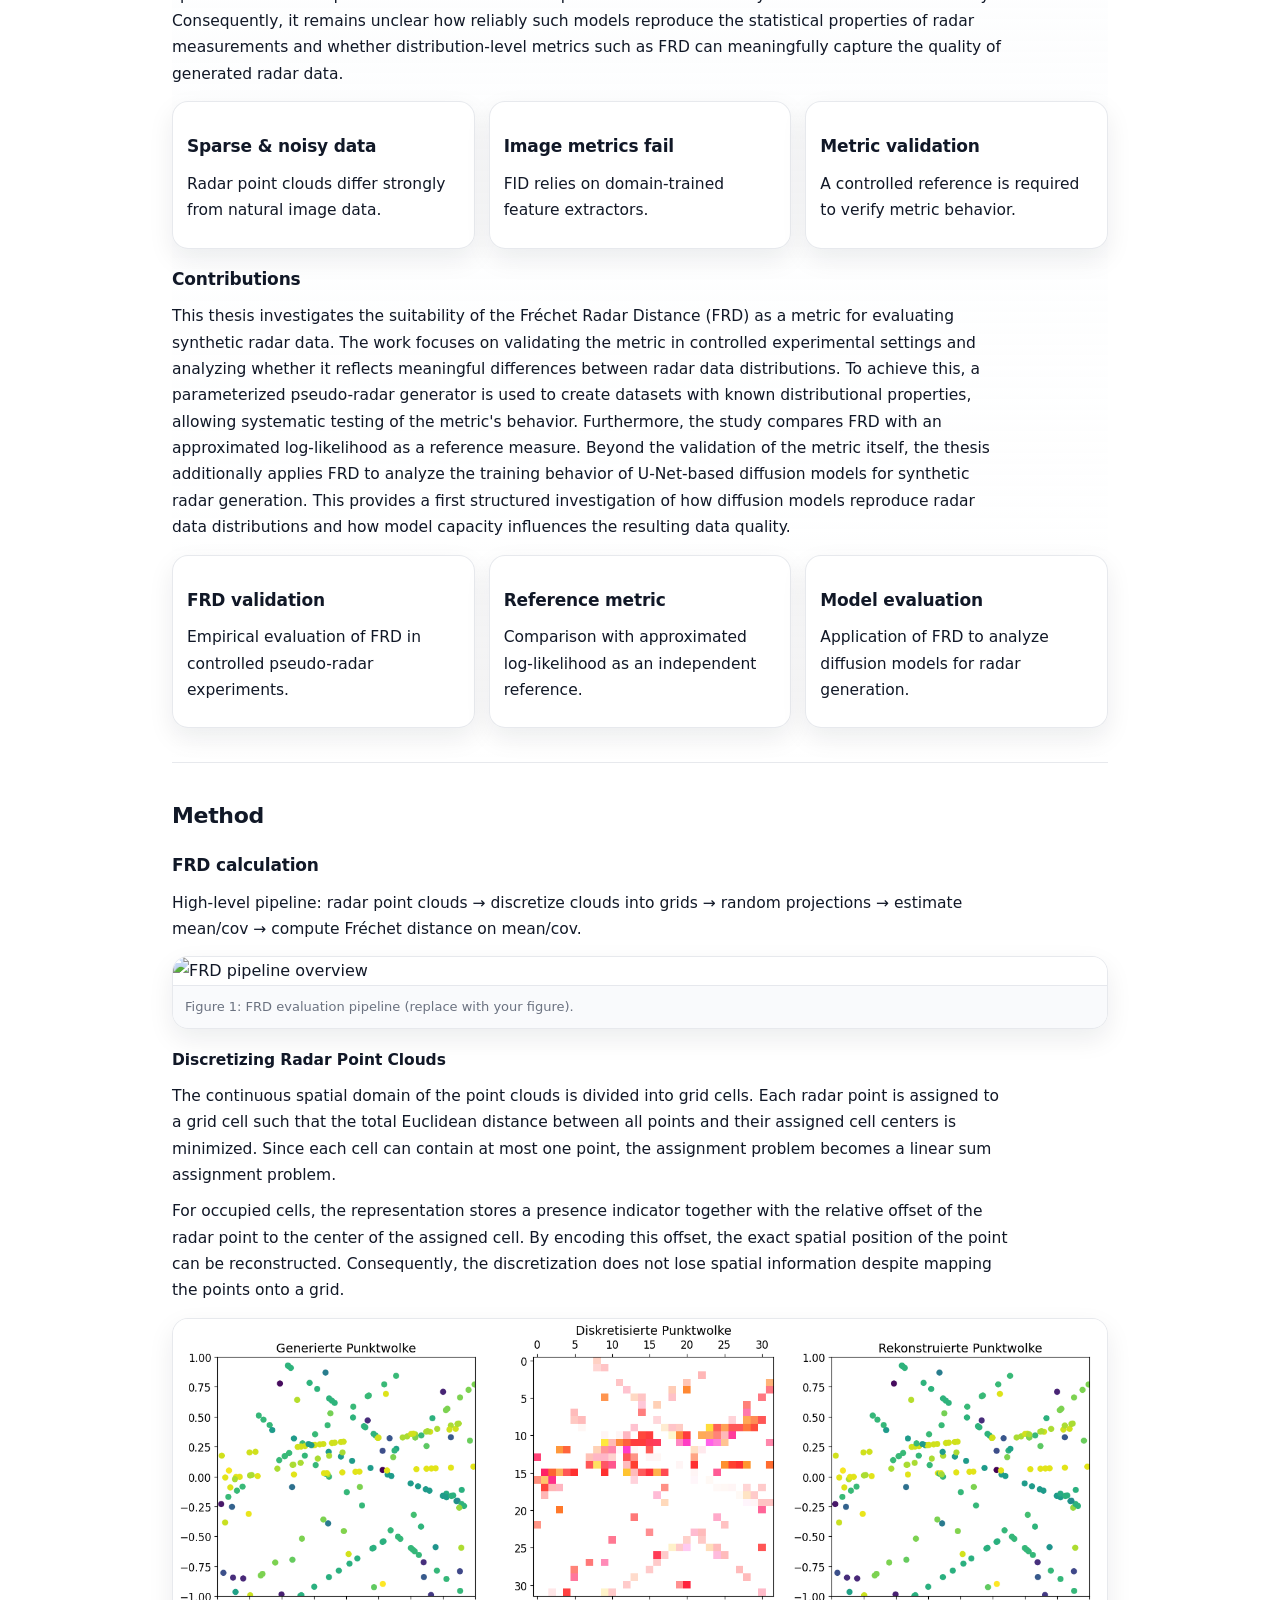
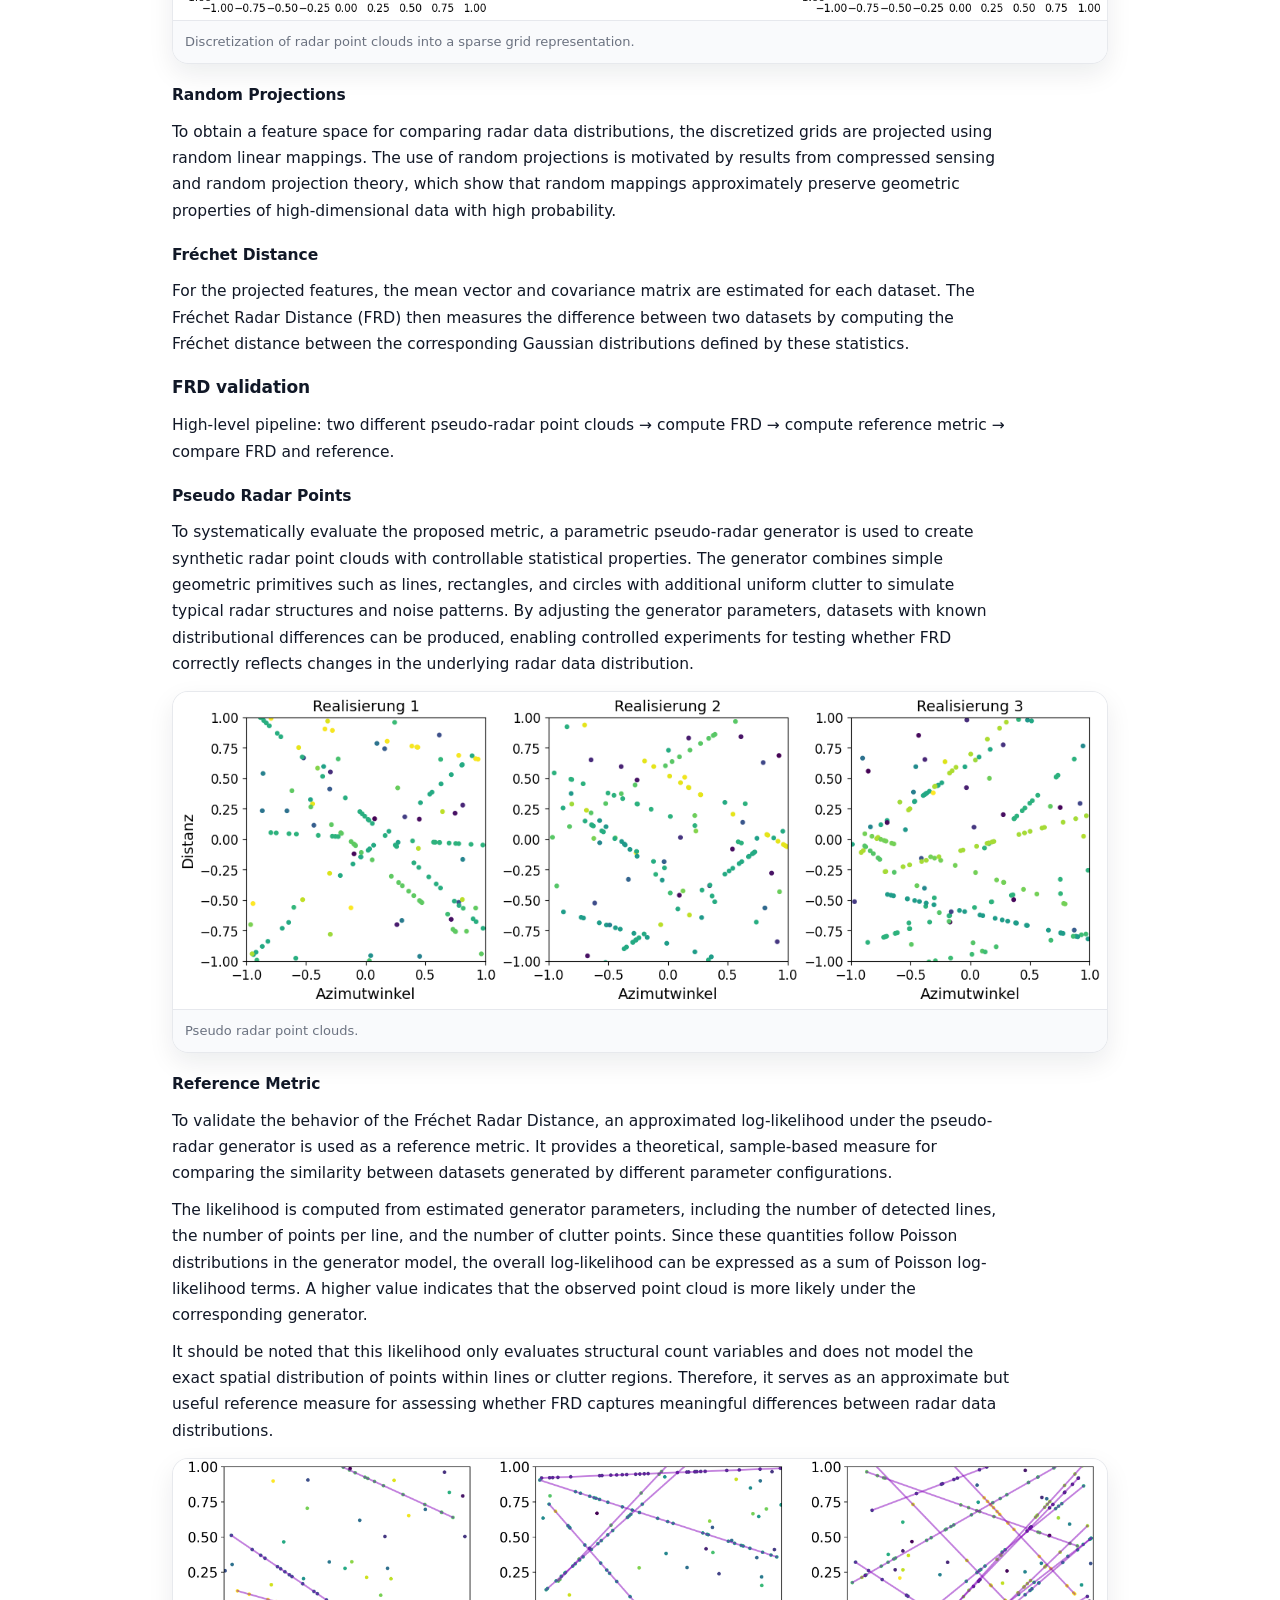
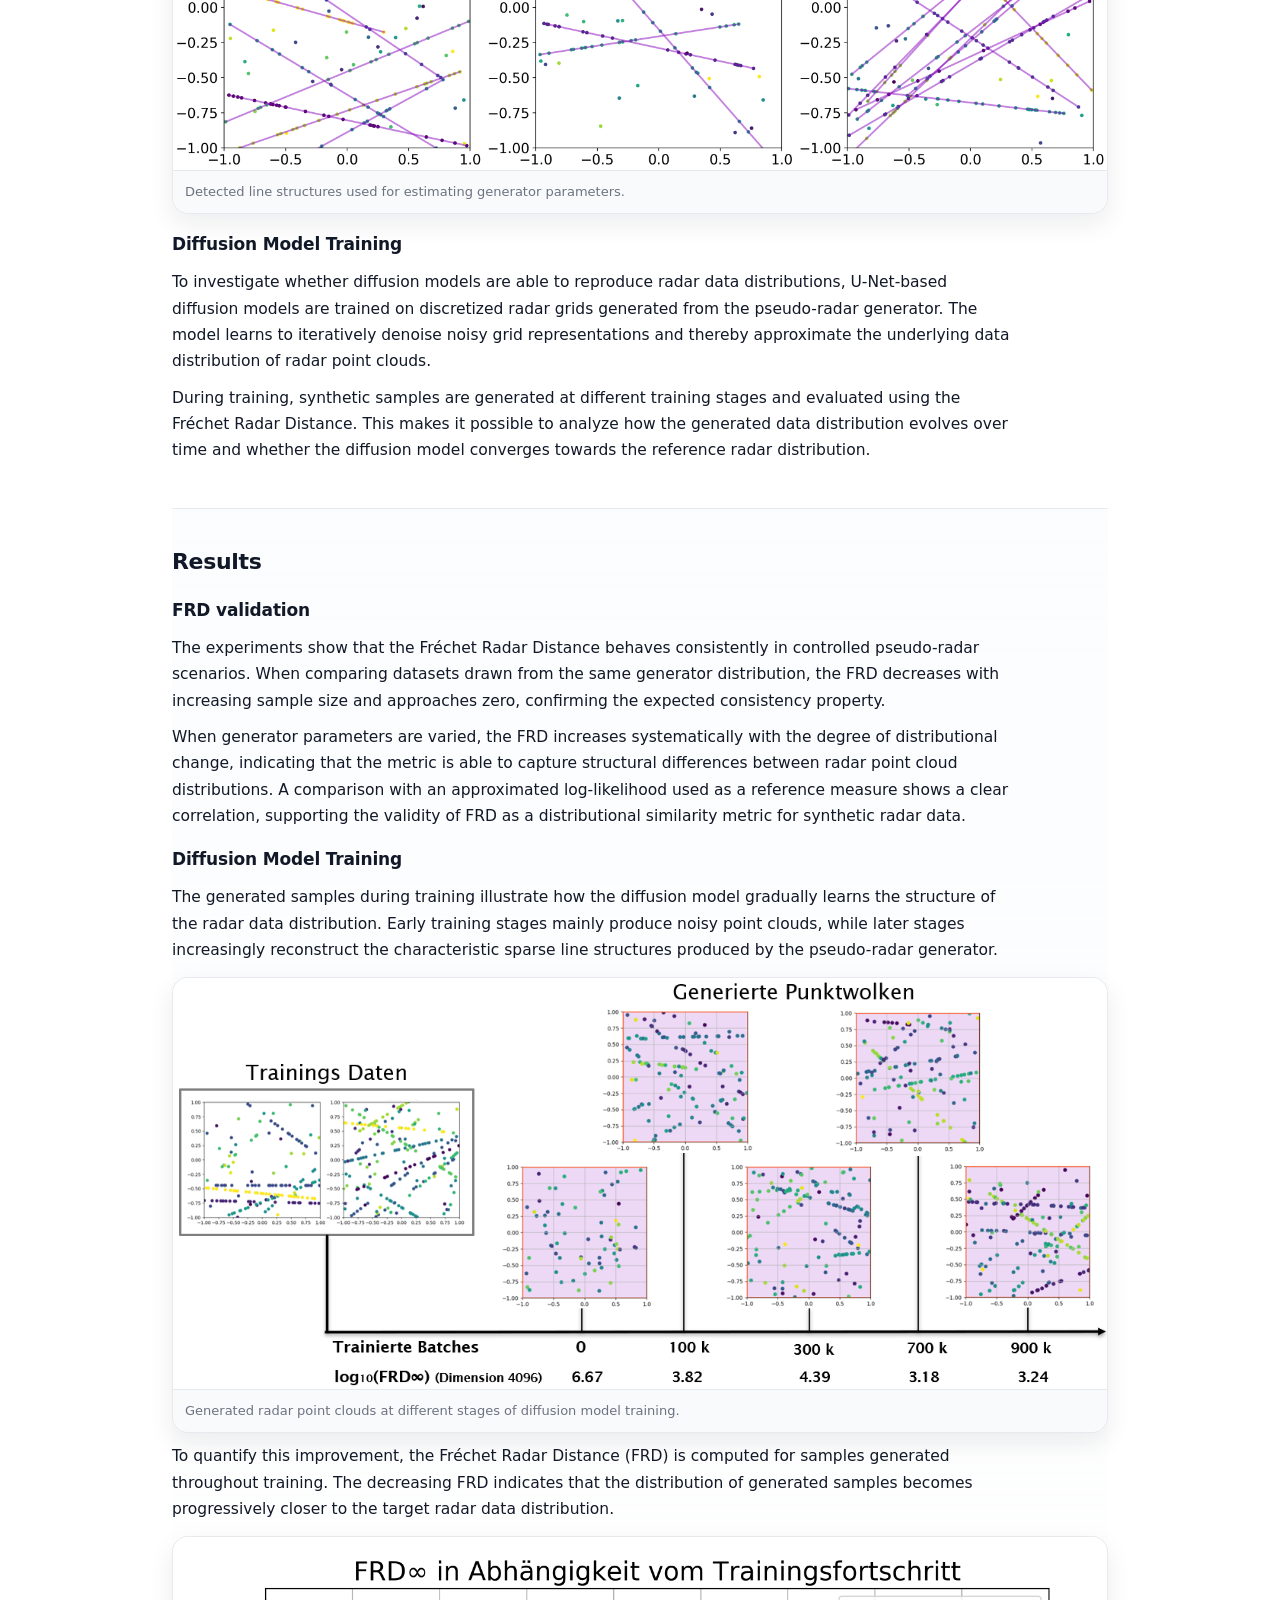
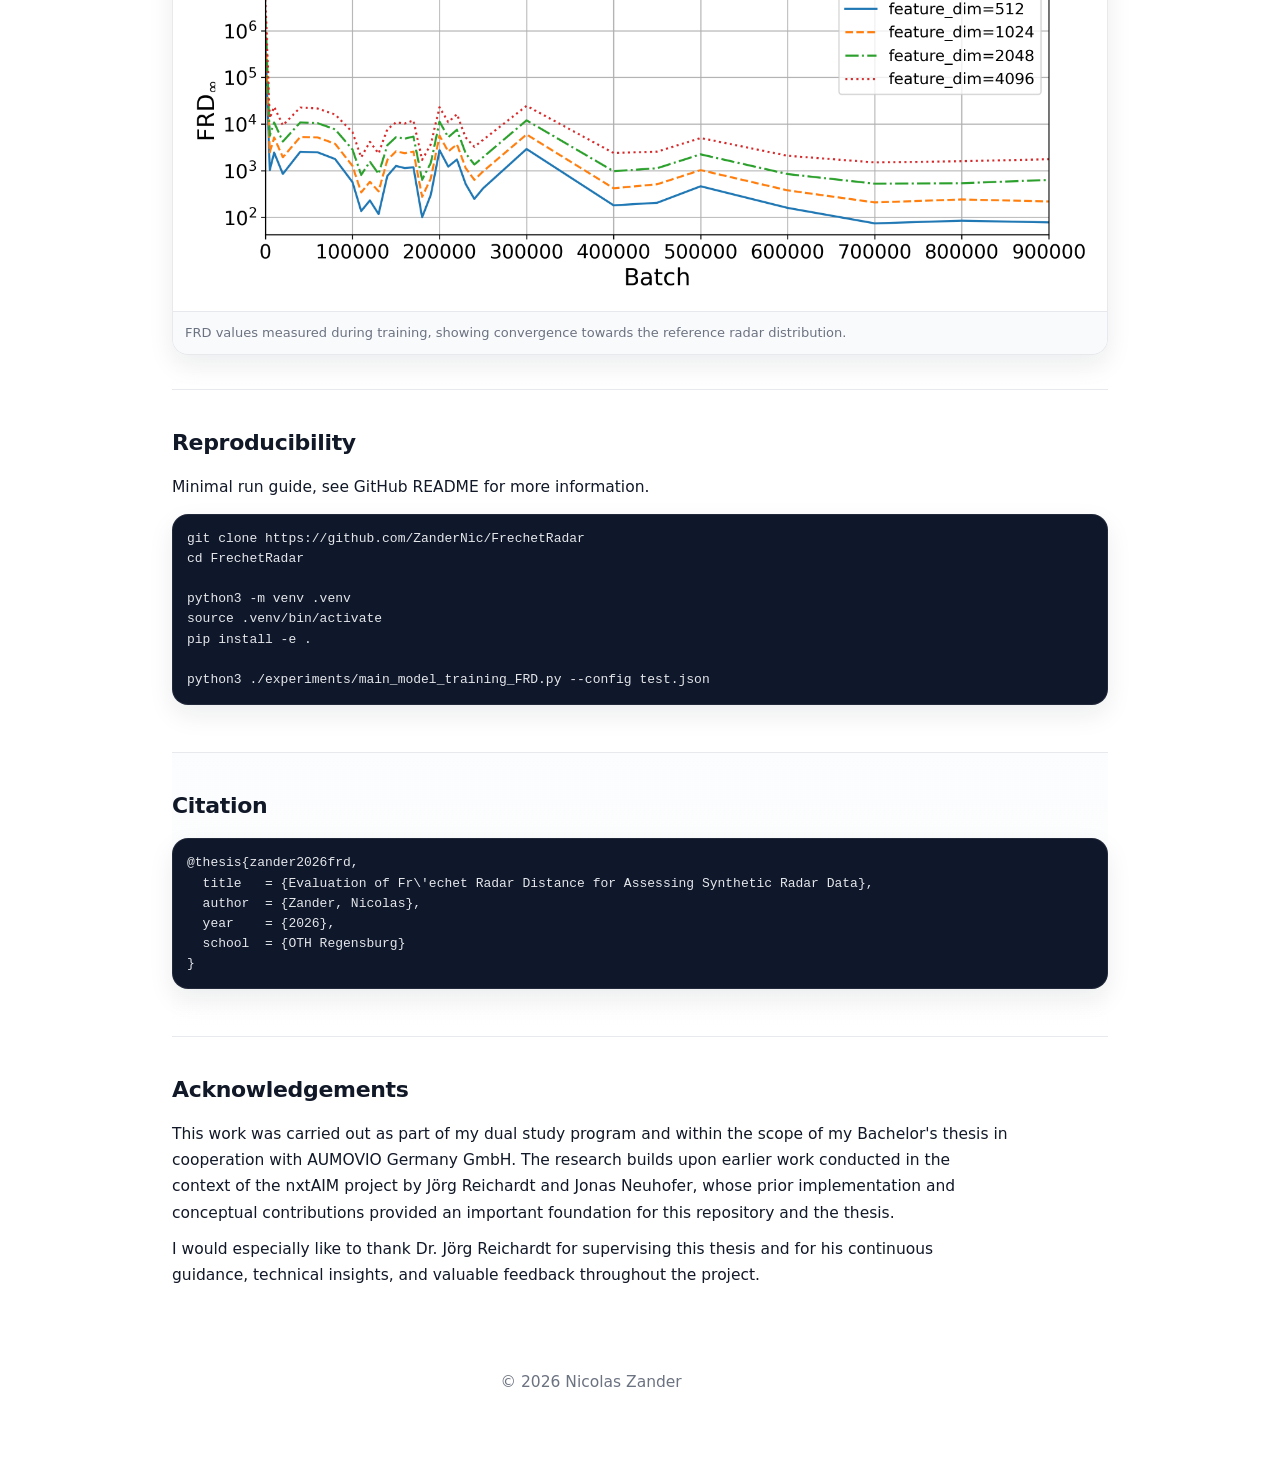
==== commit 174be6b7: "update style of page" ====
--- a/docs/index.html
+++ b/docs/index.html
@@ -158,14 +158,14 @@
           <p>Application of FRD to analyze diffusion models for radar generation.</p>
         </div>
       </div>
-
+    </section>
 
     <section class="section" id="method">
       <h2>Method</h2>
 
       <h3>FRD calculation</h3>
       <p>
-        High-level pipeline: radar point clouds > discretize clouds into grids > random projections > estimate mean/cov > compute Fréchet distance on mean/cov.
+        High-level pipeline: radar point clouds → discretize clouds into grids → random projections → estimate mean/cov → compute Fréchet distance on mean/cov.
       </p>
 
       <figure class="figure">
@@ -194,34 +194,31 @@
         <img src="static/images/diskretisierungsverfahren.png" alt="Radar discretization" loading="lazy" />
         <figcaption>Discretization of radar point clouds into a sparse grid representation.</figcaption>
       </figure>
-      
 
       <h4>Random Projections</h4>
       <p>
-      To obtain a feature space for comparing radar data distributions, the
-      discretized grids are projected using random linear mappings. The use of
-      random projections is motivated by results from compressed sensing and
-      random projection theory, which show that random mappings approximately
-      preserve geometric properties of high-dimensional data with high probability.
-      </p>
-      
-      
+        To obtain a feature space for comparing radar data distributions, the
+        discretized grids are projected using random linear mappings. The use of
+        random projections is motivated by results from compressed sensing and
+        random projection theory, which show that random mappings approximately
+        preserve geometric properties of high-dimensional data with high probability.
+      </p>
+
       <h4>Fréchet Distance</h4>
       <p>
-      For the projected features, the mean vector and covariance matrix are
-      estimated for each dataset. The Fréchet Radar Distance (FRD) then measures
-      the difference between two datasets by computing the Fréchet distance
-      between the corresponding Gaussian distributions defined by these
-      statistics.
-      </p>
-
+        For the projected features, the mean vector and covariance matrix are
+        estimated for each dataset. The Fréchet Radar Distance (FRD) then measures
+        the difference between two datasets by computing the Fréchet distance
+        between the corresponding Gaussian distributions defined by these
+        statistics.
+      </p>
 
       <h3>FRD validation</h3>
       <p>
-        High-level pipeline: 2 diverent pseudo radar point clouds > calculation FRD > calculation reverence metric > compare FRD and reverence.
-      </p>
-
-      <h4>Pseudo Radar Points</h3>
+        High-level pipeline: two different pseudo-radar point clouds → compute FRD → compute reference metric → compare FRD and reference.
+      </p>
+
+      <h4>Pseudo Radar Points</h4>
       <p>
         To systematically evaluate the proposed metric, a parametric pseudo-radar generator
         is used to create synthetic radar point clouds with controllable statistical
@@ -232,42 +229,41 @@
         experiments for testing whether FRD correctly reflects changes in the underlying
         radar data distribution.
       </p>
+
       <figure class="figure">
         <img src="static/images/PseudoRadarEinfach.png" alt="PseudoRadarPoints" loading="lazy" />
-        <figcaption>Pseudo Radar Point Clouds </figcaption>
-      </figure>
-
+        <figcaption>Pseudo radar point clouds.</figcaption>
+      </figure>
 
       <h4>Reference Metric</h4>
       <p>
-      To validate the behavior of the Fréchet Radar Distance, an approximated
-      log-likelihood under the pseudo-radar generator is used as a reference metric.
-      It provides a theoretical, sample-based measure for comparing the similarity
-      between datasets generated by different parameter configurations.
-      </p>
-
-      <p>
-      The likelihood is computed from estimated generator parameters, including
-      the number of detected lines, the number of points per line, and the number
-      of clutter points. Since these quantities follow Poisson distributions in the
-      generator model, the overall log-likelihood can be expressed as a sum of
-      Poisson log-likelihood terms. A higher value indicates that the observed
-      point cloud is more likely under the corresponding generator. :contentReference[oaicite:1]{index=1}
-      </p>
-
-      <p>
-      It should be noted that this likelihood only evaluates structural count
-      variables and does not model the exact spatial distribution of points within
-      lines or clutter regions. Therefore, it serves as an approximate but useful
-      reference measure for assessing whether FRD captures meaningful differences
-      between radar data distributions. :contentReference[oaicite:2]{index=2}
-      </p>
-
-      <figure class="figure">
-        <img src="static/images/figs_detected_lines.png" alt="PseudoRadarPoints" loading="lazy" />
+        To validate the behavior of the Fréchet Radar Distance, an approximated
+        log-likelihood under the pseudo-radar generator is used as a reference metric.
+        It provides a theoretical, sample-based measure for comparing the similarity
+        between datasets generated by different parameter configurations.
+      </p>
+
+      <p>
+        The likelihood is computed from estimated generator parameters, including
+        the number of detected lines, the number of points per line, and the number
+        of clutter points. Since these quantities follow Poisson distributions in the
+        generator model, the overall log-likelihood can be expressed as a sum of
+        Poisson log-likelihood terms. A higher value indicates that the observed
+        point cloud is more likely under the corresponding generator.
+      </p>
+
+      <p>
+        It should be noted that this likelihood only evaluates structural count
+        variables and does not model the exact spatial distribution of points within
+        lines or clutter regions. Therefore, it serves as an approximate but useful
+        reference measure for assessing whether FRD captures meaningful differences
+        between radar data distributions.
+      </p>
+
+      <figure class="figure">
+        <img src="static/images/figs_detected_lines.png" alt="Detected line structures" loading="lazy" />
         <figcaption>Detected line structures used for estimating generator parameters.</figcaption>
       </figure>
-
 
       <h3>Diffusion Model Training</h3>
       <p>
@@ -285,7 +281,6 @@
         diffusion model converges towards the reference radar distribution.
       </p>
     </section>
-
 
     <section class="section" id="results">
       <h2>Results</h2>
@@ -307,48 +302,36 @@
         similarity metric for synthetic radar data.
       </p>
 
-
-    
       <h3>Diffusion Model Training</h3>
       <p>
-      The generated samples during training illustrate how the diffusion model
-      gradually learns the structure of the radar data distribution. Early training
-      stages mainly produce noisy point clouds, while later stages increasingly
-      reconstruct the characteristic sparse line structures produced by the
-      pseudo-radar generator.
+        The generated samples during training illustrate how the diffusion model
+        gradually learns the structure of the radar data distribution. Early training
+        stages mainly produce noisy point clouds, while later stages increasingly
+        reconstruct the characteristic sparse line structures produced by the
+        pseudo-radar generator.
       </p>
 
       <figure class="figure">
         <img src="static/images/train_middel_model_samples.png" alt="Generated samples during training" loading="lazy" />
-        <figcaption>
-          Generated radar point clouds at different stages of diffusion model training.
-        </figcaption>
-      </figure>
-
-      <p>
-      To quantify this improvement, the Fréchet Radar Distance (FRD) is computed for
-      samples generated throughout training. The decreasing FRD indicates that the
-      distribution of generated samples becomes progressively closer to the target
-      radar data distribution.
+        <figcaption>Generated radar point clouds at different stages of diffusion model training.</figcaption>
+      </figure>
+
+      <p>
+        To quantify this improvement, the Fréchet Radar Distance (FRD) is computed for
+        samples generated throughout training. The decreasing FRD indicates that the
+        distribution of generated samples becomes progressively closer to the target
+        radar data distribution.
       </p>
 
       <figure class="figure">
         <img src="static/images/train_middel_model_FRD.png" alt="FRD during training" loading="lazy" />
-        <figcaption>
-          FRD values measured during training, showing the convergence of the model
-          towards the reference radar distribution.
-        </figcaption>
-      </figure>
-
-
-    </section>
-
+        <figcaption>FRD values measured during training, showing convergence towards the reference radar distribution.</figcaption>
+      </figure>
+    </section>
 
     <section class="section" id="repro">
       <h2>Reproducibility</h2>
-      <p>
-        Minimal run guide, see Github readme for more information 
-      </p>
+      <p>Minimal run guide, see GitHub README for more information.</p>
 
       <pre class="code"><code>git clone https://github.com/ZanderNic/FrechetRadar
 cd FrechetRadar
@@ -370,17 +353,14 @@
 }</code></pre>
     </section>
 
-
     <section class="section" id="acknowledgements">
       <h2>Acknowledgements</h2>
-
       <p>
         This work was carried out as part of my dual study program and within the scope
         of my Bachelor's thesis in cooperation with AUMOVIO Germany GmbH. The research
         builds upon earlier work conducted in the context of the nxtAIM project by
         Jörg Reichardt and Jonas Neuhofer, whose prior implementation and conceptual
-        contributions provided an important foundation for this repository and the 
-        Theses.
+        contributions provided an important foundation for this repository and the thesis.
       </p>
 
       <p>
@@ -389,8 +369,6 @@
         throughout the project.
       </p>
     </section>
-
-
 
     <footer class="footer">
       <p>© <span id="year"></span> Nicolas Zander</p>
@@ -399,6 +377,30 @@
 
   <script>
     document.getElementById("year").textContent = new Date().getFullYear();
+
+    // Visual-only enhancement: highlight current section in nav
+    const navLinks = Array.from(document.querySelectorAll(".nav a"));
+    const sections = navLinks
+      .map(a => document.querySelector(a.getAttribute("href")))
+      .filter(Boolean);
+
+    const setActive = (id) => {
+      navLinks.forEach(a => {
+        const isActive = a.getAttribute("href") === "#" + id;
+        a.classList.toggle("active", isActive);
+        if (isActive) a.setAttribute("aria-current", "page");
+        else a.removeAttribute("aria-current");
+      });
+    };
+
+    const obs = new IntersectionObserver((entries) => {
+      const visible = entries
+        .filter(e => e.isIntersecting)
+        .sort((a,b) => b.intersectionRatio - a.intersectionRatio)[0];
+      if (visible) setActive(visible.target.id);
+    }, { rootMargin: "-35% 0px -55% 0px", threshold: [0.05, 0.1, 0.2, 0.4, 0.6] });
+
+    sections.forEach(s => obs.observe(s));
   </script>
 </body>
 </html>
--- a/docs/static/css/style.css
+++ b/docs/static/css/style.css
@@ -1,29 +1,42 @@
 :root{
   --bg: #ffffff;
-  --text: #111827;      /* near-black */
-  --muted: #6b7280;     /* gray */
-  --line: #e5e7eb;      /* border */
-  --card: #f9fafb;      /* light card */
-  --accent: #2563eb;    /* blue */
+  --bg2: #f8fafc;
+  --text: #111827;
+  --muted: #6b7280;
+  --line: #e5e7eb;
+  --card: #ffffff;
+
+  --accent: #2563eb;
   --accent2: #1d4ed8;
+
   --max: 980px;
-  --radius: 14px;
+  --radius: 16px;
+
+  --shadow: 0 10px 26px rgba(17,24,39,.08);
+  --shadow2: 0 16px 44px rgba(17,24,39,.12);
 }
 
 *{ box-sizing: border-box; }
-html{ scroll-behavior: smooth; }
+
+html{
+  scroll-behavior: smooth;
+  scroll-padding-top: 110px; /* for sticky header */
+}
+
 body{
   margin: 0;
-  background: var(--bg);
+  background: radial-gradient(1200px 600px at 20% -10%, rgba(37,99,235,.08), transparent 60%),
+              radial-gradient(900px 500px at 90% 0%, rgba(37,99,235,.06), transparent 55%),
+              var(--bg);
   color: var(--text);
   font-family: ui-sans-serif, system-ui, -apple-system, Segoe UI, Roboto, Arial, sans-serif;
-  line-height: 1.6;
+  line-height: 1.7;
 }
 
 .wrap{
   max-width: var(--max);
   margin: 0 auto;
-  padding: 28px 22px;
+  padding: 30px 22px;
 }
 
 .skip{
@@ -38,8 +51,12 @@
 .skip:focus{ left: 12px; }
 
 .header{
-  border-bottom: 1px solid var(--line);
-  background: #fff;
+  position: sticky;
+  top: 0;
+  z-index: 10;
+  background: rgba(255,255,255,.9);
+  backdrop-filter: blur(10px);
+  border-bottom: 1px solid rgba(229,231,235,.8);
 }
 
 .top{
@@ -50,25 +67,11 @@
   flex-wrap: wrap;
 }
 
-.kicker{
-  margin: 0 0 6px;
-  font-size: 12px;
-  letter-spacing: .08em;
-  text-transform: uppercase;
-  color: var(--muted);
-}
-
 h1{
   margin: 0;
-  font-size: 30px;
-  line-height: 1.2;
-  letter-spacing: -0.02em;
-}
-
-.sub{
-  margin: 10px 0 0;
-  color: var(--muted);
-  max-width: 70ch;
+  font-size: 34px;
+  line-height: 1.15;
+  letter-spacing: -0.03em;
 }
 
 .meta{
@@ -79,7 +82,7 @@
   color: var(--muted);
   font-size: 14px;
 }
-.meta b{ color: var(--text); font-weight: 600; }
+.meta b{ color: var(--text); font-weight: 650; }
 
 .actions{
   display: flex;
@@ -92,71 +95,106 @@
   display: inline-flex;
   align-items: center;
   justify-content: center;
-  height: 38px;
+  height: 40px;
   padding: 0 14px;
   border-radius: 999px;
-  border: 1px solid var(--line);
+  border: 1px solid rgba(229,231,235,.9);
   background: #fff;
   color: var(--text);
   text-decoration: none;
-  font-weight: 600;
-  font-size: 14px;
-}
-.btn:hover{ border-color: #cbd5e1; background: #f8fafc; }
+  font-weight: 650;
+  font-size: 14px;
+  box-shadow: 0 10px 22px rgba(17,24,39,.06);
+  transition: transform .16s ease, box-shadow .16s ease, border-color .16s ease;
+}
+.btn:hover{
+  transform: translateY(-1px);
+  border-color: #d1d5db;
+  box-shadow: 0 16px 34px rgba(17,24,39,.10);
+}
 .btn.primary{
   border-color: transparent;
-  background: var(--accent);
+  background: linear-gradient(180deg, var(--accent), var(--accent2));
   color: #fff;
-}
-.btn.primary:hover{ background: var(--accent2); }
+  box-shadow: 0 14px 28px rgba(37,99,235,.22);
+}
+.btn.primary:hover{
+  box-shadow: 0 18px 40px rgba(37,99,235,.28);
+}
 
 .nav{
   display: flex;
-  gap: 12px;
-  flex-wrap: wrap;
-  padding: 14px 0 0;
-}
+  gap: 10px;
+  flex-wrap: wrap;
+  padding: 14px 0 8px;
+}
+
 .nav a{
   color: var(--muted);
   text-decoration: none;
-  font-weight: 600;
+  font-weight: 650;
   font-size: 14px;
   padding: 8px 10px;
-  border-radius: 10px;
+  border-radius: 12px;
+  border: 1px solid transparent;
+  transition: background .16s ease, color .16s ease, border-color .16s ease;
 }
 .nav a:hover{
-  background: #f3f4f6;
+  background: rgba(248,250,252,.9);
   color: var(--text);
+  border-color: rgba(229,231,235,.9);
+}
+.nav a.active{
+  color: var(--accent2);
+  background: rgba(37,99,235,.08);
+  border-color: rgba(37,99,235,.20);
 }
 
 .section{
-  padding: 22px 0;
-  border-bottom: 1px solid var(--line);
+  padding: 34px 0;
+  border-bottom: 1px solid rgba(229,231,235,.9);
+}
+.section:nth-of-type(even){
+  background: linear-gradient(to bottom, rgba(248,250,252,.55), rgba(255,255,255,0));
 }
 .section:last-of-type{ border-bottom: none; }
 
 h2{
-  margin: 0 0 10px;
-  font-size: 20px;
+  margin: 0 0 12px;
+  font-size: 22px;
+  letter-spacing: -0.015em;
+}
+
+h3{
+  margin: 16px 0 10px;
+  font-size: 17px;
   letter-spacing: -0.01em;
 }
-h3{
-  margin: 0 0 8px;
-  font-size: 16px;
-}
-p{ margin: 10px 0; }
+
+h4{
+  margin: 18px 0 10px;
+  font-size: 15.5px;
+  letter-spacing: -0.005em;
+}
+
+p{
+  margin: 10px 0;
+  max-width: 85ch;
+  font-size: 15.5px;
+}
 
 .badges{
   display: flex;
   gap: 8px;
   flex-wrap: wrap;
-  margin-top: 12px;
-}
+  margin-top: 14px;
+}
+
 .badge{
   font-size: 13px;
   color: var(--muted);
-  background: #f3f4f6;
-  border: 1px solid #eef2f7;
+  background: rgba(248,250,252,.95);
+  border: 1px solid rgba(229,231,235,.9);
   padding: 6px 10px;
   border-radius: 999px;
 }
@@ -165,60 +203,77 @@
   display: grid;
   grid-template-columns: repeat(2, minmax(0, 1fr));
   gap: 14px;
-  margin-top: 12px;
+  margin-top: 14px;
 }
 .grid3{
   display: grid;
   grid-template-columns: repeat(3, minmax(0, 1fr));
   gap: 14px;
-  margin-top: 12px;
+  margin-top: 14px;
 }
 
 .card{
-  background: var(--card);
-  border: 1px solid var(--line);
+  background: rgba(255,255,255,.92);
+  border: 1px solid rgba(229,231,235,.9);
   border-radius: var(--radius);
   padding: 14px;
+  box-shadow: var(--shadow);
+  transition: transform .18s ease, box-shadow .18s ease, border-color .18s ease;
+}
+.card:hover{
+  transform: translateY(-2px);
+  box-shadow: var(--shadow2);
+  border-color: #d1d5db;
 }
 
 .figure{
   margin: 14px 0 0;
-  border: 1px solid var(--line);
+  border: 1px solid rgba(229,231,235,.9);
   border-radius: var(--radius);
   overflow: hidden;
-  background: #fff;
+  background: rgba(255,255,255,.95);
+  box-shadow: var(--shadow);
+  transition: transform .18s ease, box-shadow .18s ease, border-color .18s ease;
+}
+.figure:hover{
+  transform: translateY(-2px);
+  box-shadow: var(--shadow2);
+  border-color: #d1d5db;
 }
 .figure img{
   width: 100%;
   height: auto;
   display: block;
+  background: #fff;
 }
 .figure figcaption{
   padding: 10px 12px;
   font-size: 13px;
   color: var(--muted);
-  border-top: 1px solid var(--line);
+  border-top: 1px solid rgba(229,231,235,.9);
+  background: rgba(248,250,252,.85);
 }
 
 .gallery{
   display: grid;
   grid-template-columns: repeat(2, minmax(0, 1fr));
   gap: 14px;
-  margin-top: 12px;
+  margin-top: 14px;
 }
 .figure.small{ margin: 0; }
 
 .details{
   margin-top: 14px;
-  border: 1px solid var(--line);
-  border-radius: var(--radius);
-  background: #fff;
+  border: 1px solid rgba(229,231,235,.9);
+  border-radius: var(--radius);
+  background: rgba(255,255,255,.95);
   overflow: hidden;
+  box-shadow: var(--shadow);
 }
 .details > summary{
   cursor: pointer;
   padding: 12px 14px;
-  font-weight: 700;
+  font-weight: 750;
 }
 .detailsBody{
   padding: 0 14px 14px;
@@ -230,25 +285,34 @@
   display: grid;
   grid-template-columns: repeat(2, minmax(0, 1fr));
   gap: 14px;
-  margin-top: 12px;
+  margin-top: 14px;
 }
 .callout{
   border-radius: var(--radius);
-  border: 1px solid var(--line);
-  background: #fff;
+  border: 1px solid rgba(229,231,235,.9);
+  background: rgba(255,255,255,.95);
   padding: 14px;
+  box-shadow: var(--shadow);
+  transition: transform .18s ease, box-shadow .18s ease, border-color .18s ease;
+}
+.callout:hover{
+  transform: translateY(-2px);
+  box-shadow: var(--shadow2);
+  border-color: #d1d5db;
 }
 .callout p{ color: var(--muted); }
 
 .code{
-  margin-top: 12px;
-  background: #0b1220;
+  margin-top: 14px;
+  background: #0f172a;
   color: #e5e7eb;
   border-radius: var(--radius);
   padding: 14px;
   overflow: auto;
   font-size: 13px;
-  line-height: 1.5;
+  line-height: 1.55;
+  border: 1px solid rgba(255,255,255,.08);
+  box-shadow: var(--shadow);
 }
 code{
   font-family: ui-monospace, SFMono-Regular, Menlo, Monaco, Consolas, "Liberation Mono", monospace;
@@ -262,19 +326,19 @@
 .links a{
   color: var(--accent);
   text-decoration: none;
-  font-weight: 600;
+  font-weight: 650;
 }
 .links a:hover{ text-decoration: underline; }
 .dot{ margin: 0 8px; }
 
 .footer{
-  padding: 24px 0 10px;
+  padding: 26px 0 10px;
   color: var(--muted);
   text-align: center;
   font-size: 14px;
 }
 
 @media (max-width: 900px){
-  h1{ font-size: 26px; }
+  h1{ font-size: 28px; }
   .grid2, .grid3, .gallery, .callouts{ grid-template-columns: 1fr; }
 }
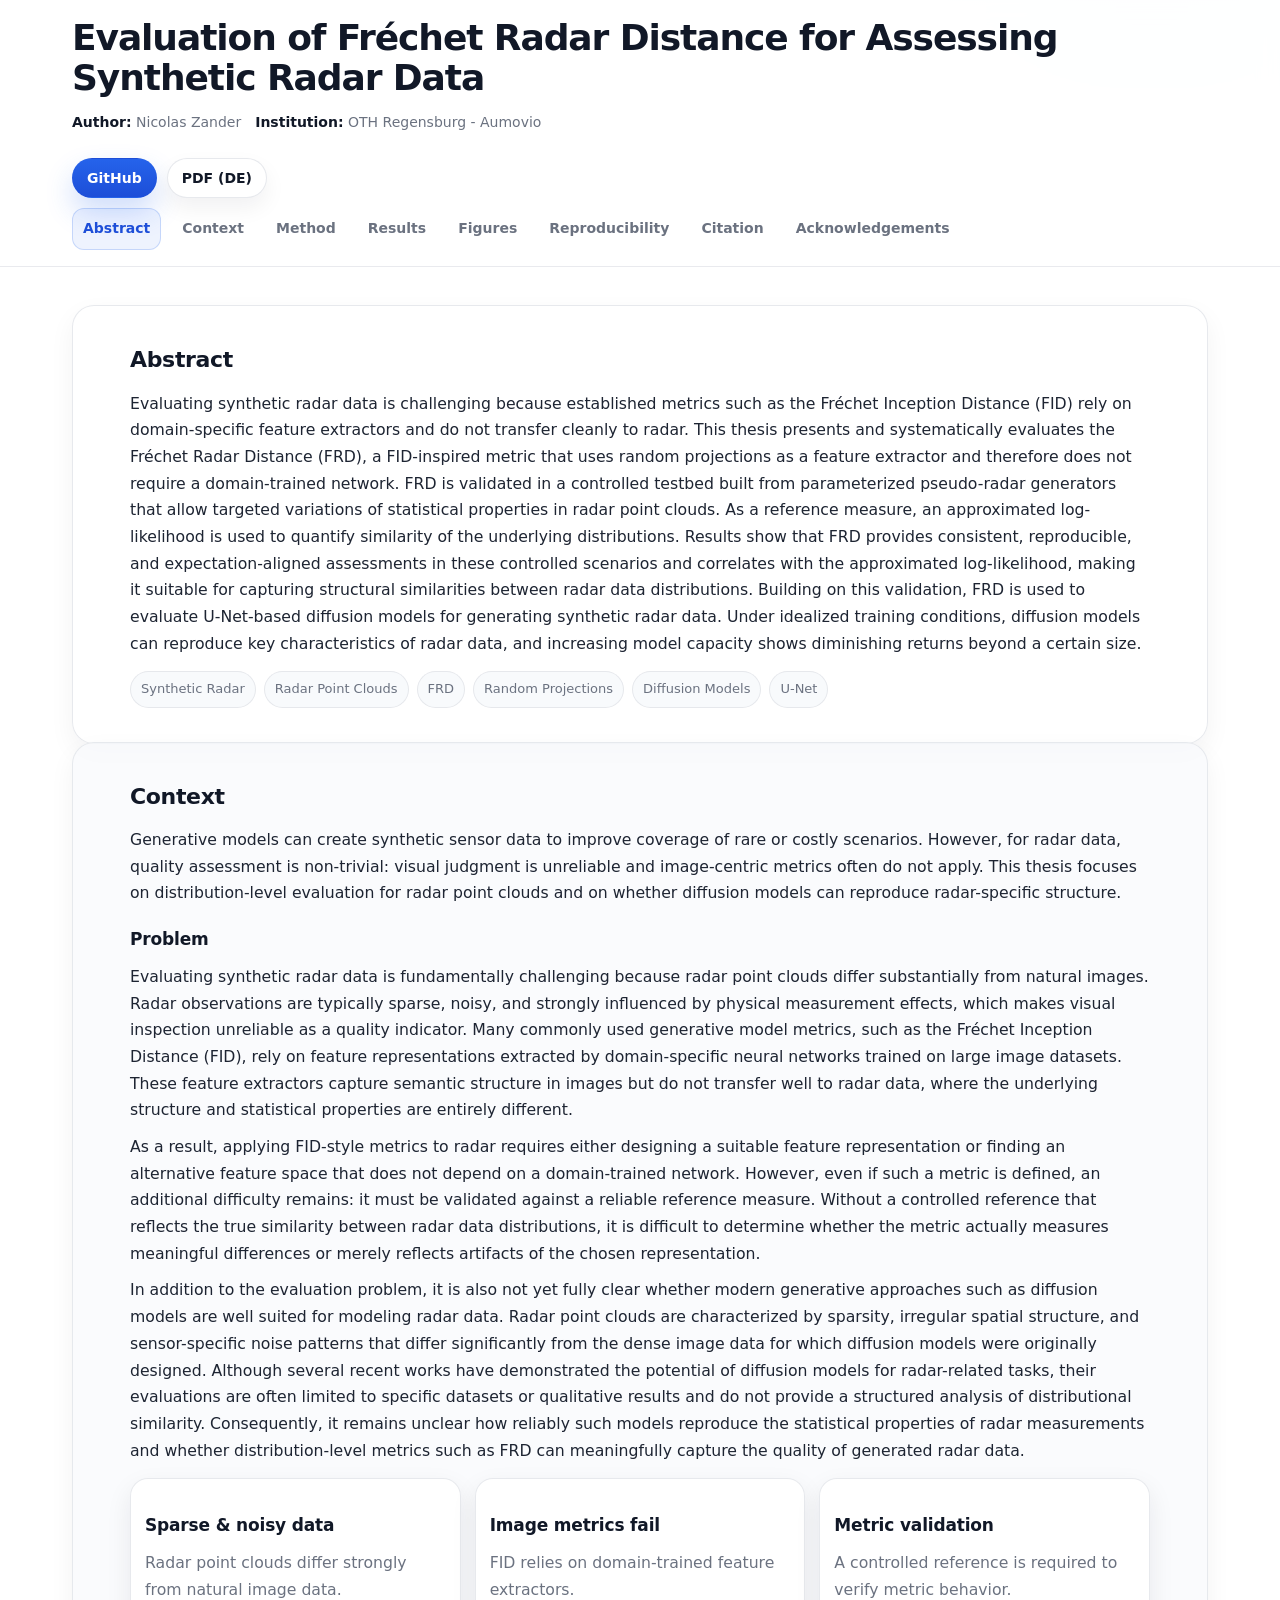
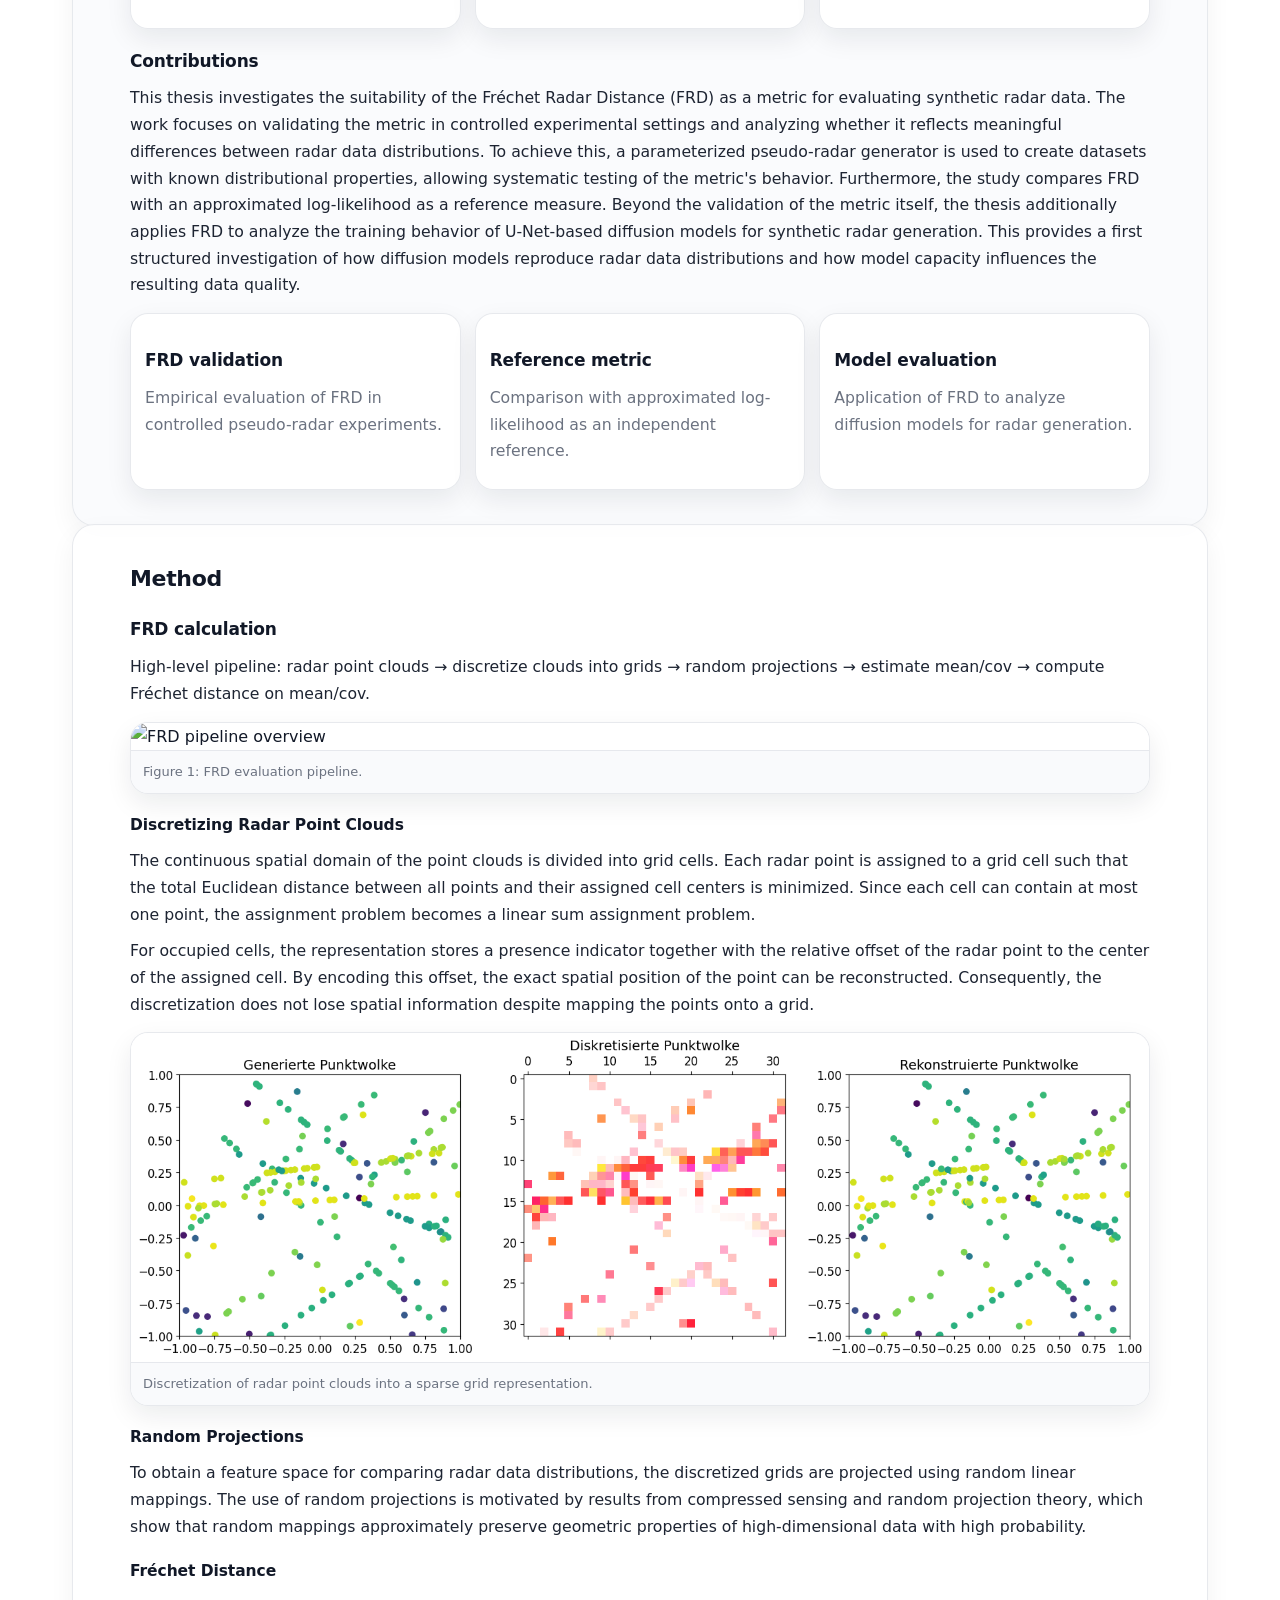
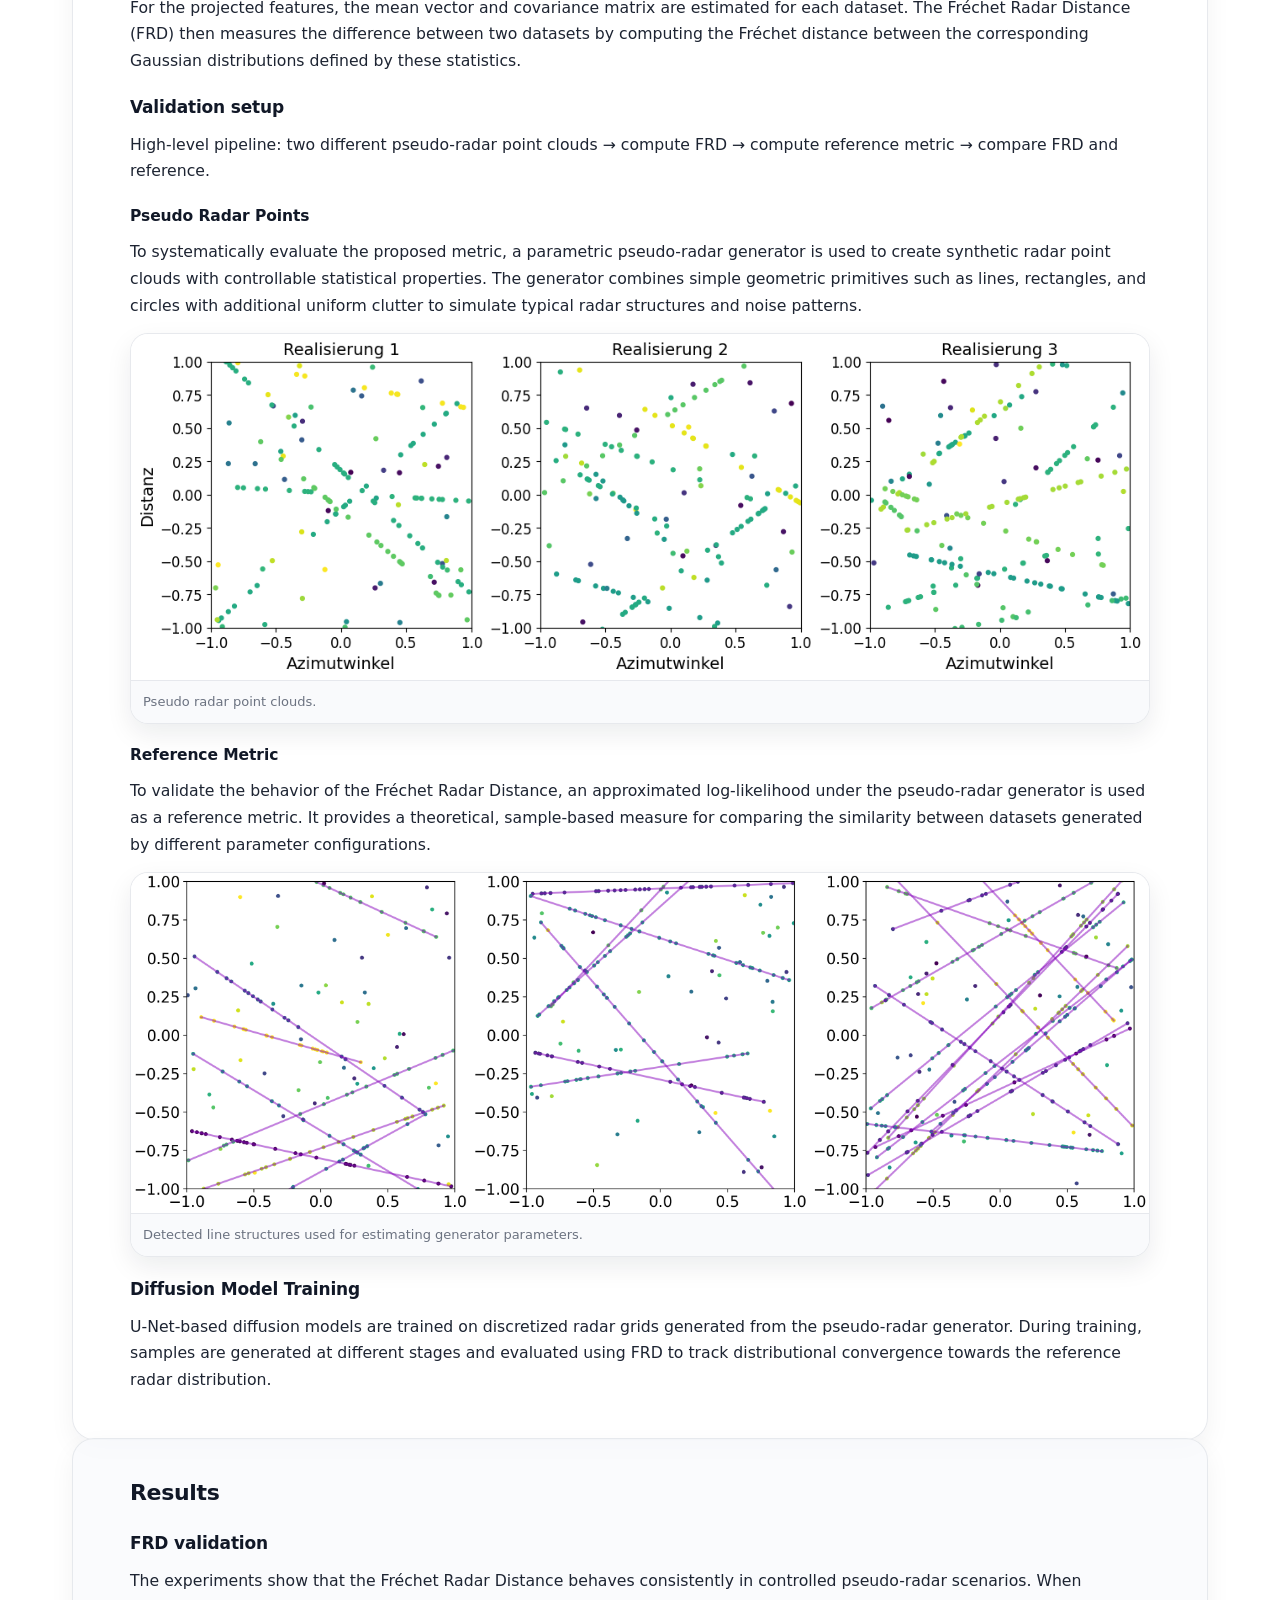
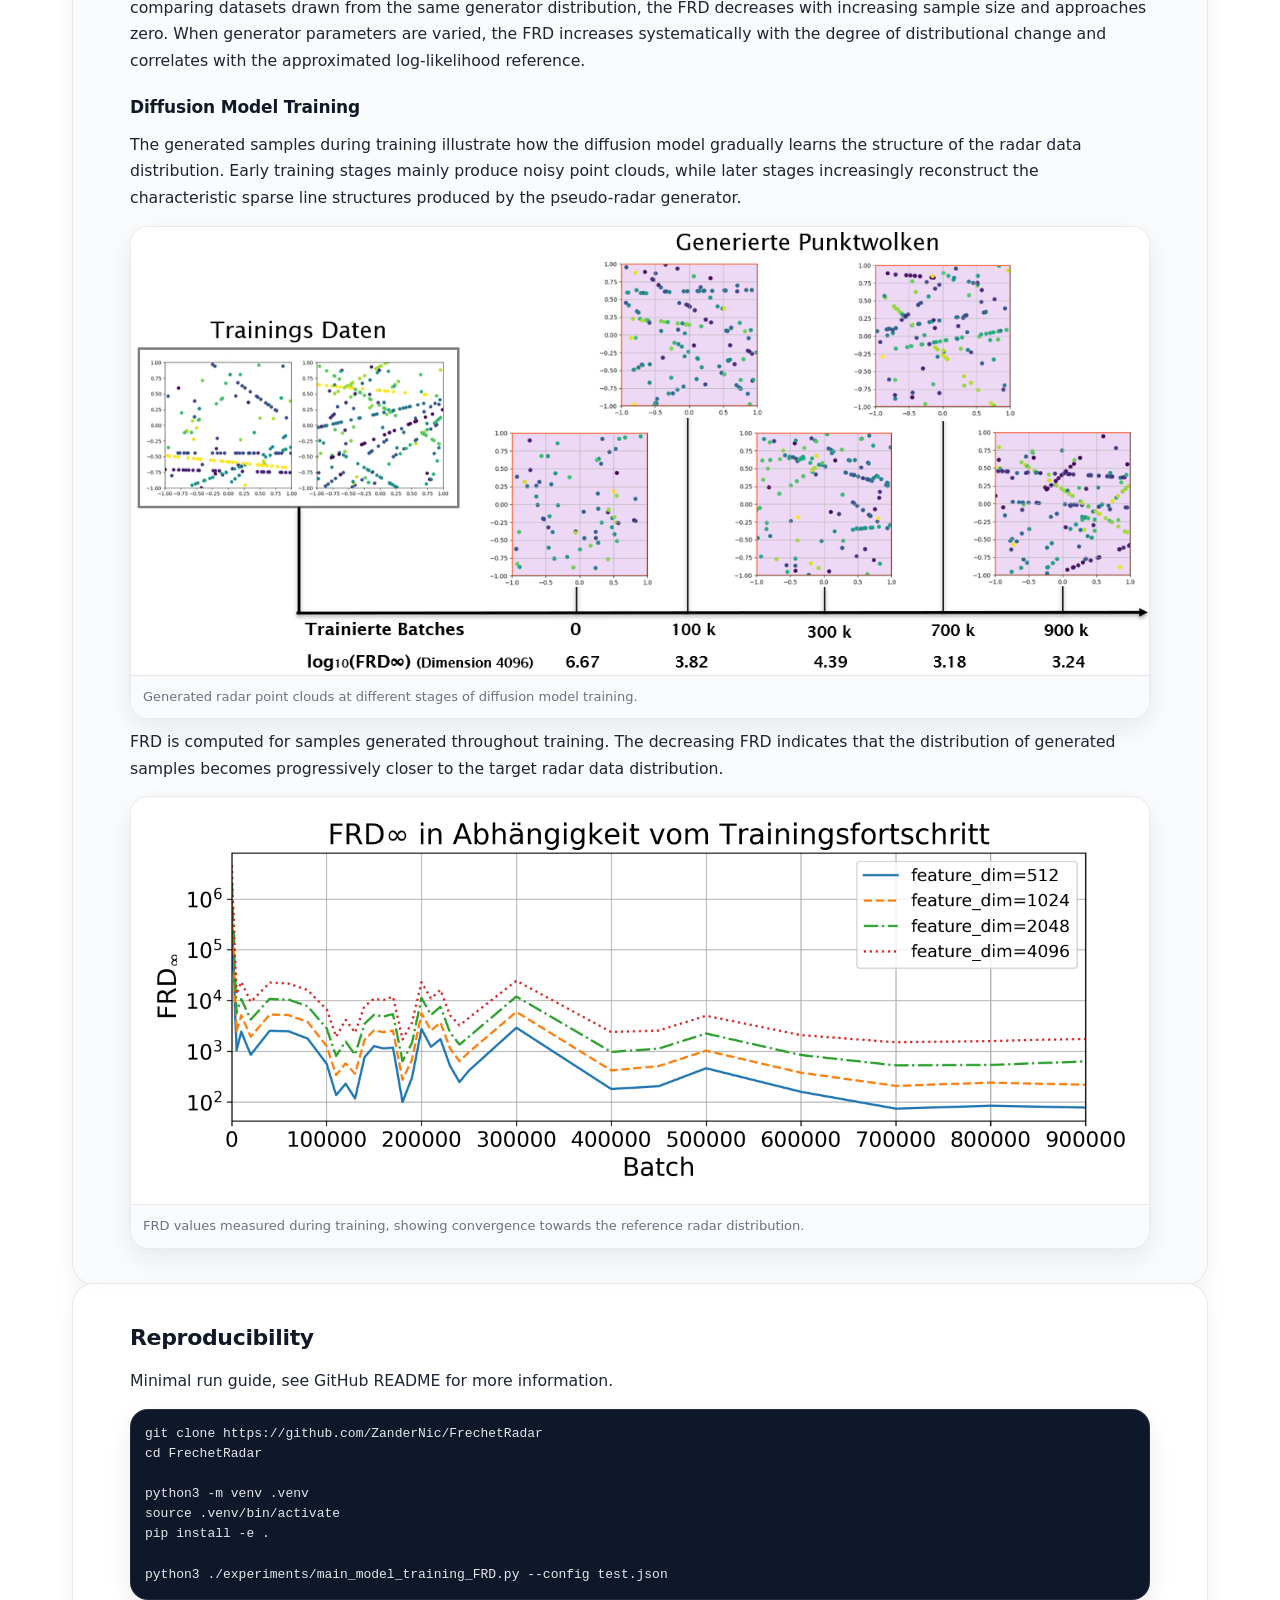
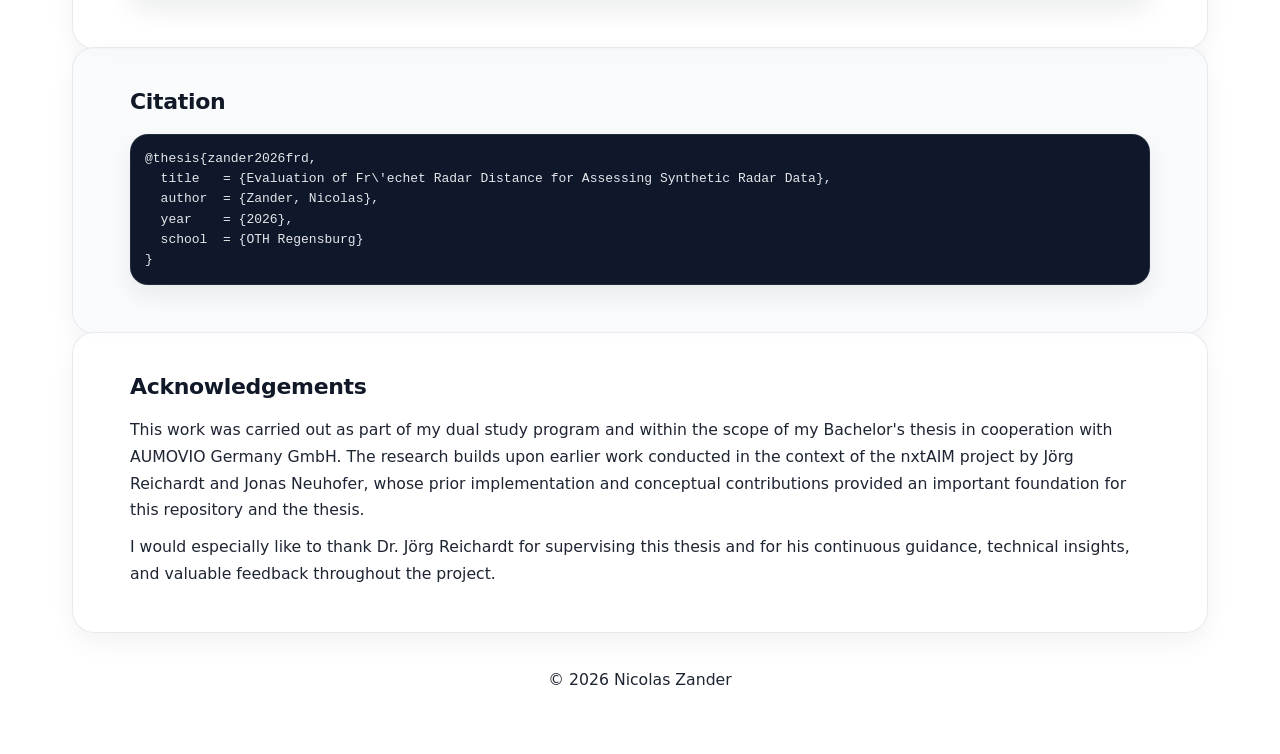
==== commit fa191271: "update style of page" ====
--- a/docs/index.html
+++ b/docs/index.html
@@ -11,8 +11,8 @@
 <body>
   <a class="skip" href="#content">Skip to content</a>
 
-  <header class="header">
-    <div class="wrap">
+  <header class="header" id="siteHeader">
+    <div class="wrap headerWrap">
       <div class="top">
         <div class="headings">
           <h1>Evaluation of Fréchet Radar Distance for Assessing Synthetic Radar Data</h1>
@@ -36,6 +36,7 @@
         <a href="#figures">Figures</a>
         <a href="#repro">Reproducibility</a>
         <a href="#citation">Citation</a>
+        <a href="#acknowledgements">Acknowledgements</a>
       </nav>
     </div>
   </header>
@@ -114,12 +115,10 @@
           <h3>Sparse & noisy data</h3>
           <p>Radar point clouds differ strongly from natural image data.</p>
         </div>
-
         <div class="card">
           <h3>Image metrics fail</h3>
           <p>FID relies on domain-trained feature extractors.</p>
         </div>
-
         <div class="card">
           <h3>Metric validation</h3>
           <p>A controlled reference is required to verify metric behavior.</p>
@@ -135,7 +134,7 @@
         parameterized pseudo-radar generator is used to create datasets with known
         distributional properties, allowing systematic testing of the metric's behavior.
         Furthermore, the study compares FRD with an approximated log-likelihood as a
-        reference measure.  Beyond the validation of the metric itself, the thesis additionally applies FRD
+        reference measure. Beyond the validation of the metric itself, the thesis additionally applies FRD
         to analyze the training behavior of U-Net-based diffusion models for synthetic
         radar generation. This provides a first structured investigation of how diffusion
         models reproduce radar data distributions and how model capacity influences the
@@ -147,12 +146,10 @@
           <h3>FRD validation</h3>
           <p>Empirical evaluation of FRD in controlled pseudo-radar experiments.</p>
         </div>
-
         <div class="card">
           <h3>Reference metric</h3>
           <p>Comparison with approximated log-likelihood as an independent reference.</p>
         </div>
-
         <div class="card">
           <h3>Model evaluation</h3>
           <p>Application of FRD to analyze diffusion models for radar generation.</p>
@@ -170,7 +167,7 @@
 
       <figure class="figure">
         <img src="assets/img/pipeline.png" alt="FRD pipeline overview" loading="lazy" />
-        <figcaption>Figure 1: FRD evaluation pipeline (replace with your figure).</figcaption>
+        <figcaption>Figure 1: FRD evaluation pipeline.</figcaption>
       </figure>
 
       <h4>Discretizing Radar Point Clouds</h4>
@@ -209,11 +206,10 @@
         For the projected features, the mean vector and covariance matrix are
         estimated for each dataset. The Fréchet Radar Distance (FRD) then measures
         the difference between two datasets by computing the Fréchet distance
-        between the corresponding Gaussian distributions defined by these
-        statistics.
-      </p>
-
-      <h3>FRD validation</h3>
+        between the corresponding Gaussian distributions defined by these statistics.
+      </p>
+
+      <h3>Validation setup</h3>
       <p>
         High-level pipeline: two different pseudo-radar point clouds → compute FRD → compute reference metric → compare FRD and reference.
       </p>
@@ -224,10 +220,7 @@
         is used to create synthetic radar point clouds with controllable statistical
         properties. The generator combines simple geometric primitives such as lines,
         rectangles, and circles with additional uniform clutter to simulate typical radar
-        structures and noise patterns. By adjusting the generator parameters, datasets
-        with known distributional differences can be produced, enabling controlled
-        experiments for testing whether FRD correctly reflects changes in the underlying
-        radar data distribution.
+        structures and noise patterns.
       </p>
 
       <figure class="figure">
@@ -243,23 +236,6 @@
         between datasets generated by different parameter configurations.
       </p>
 
-      <p>
-        The likelihood is computed from estimated generator parameters, including
-        the number of detected lines, the number of points per line, and the number
-        of clutter points. Since these quantities follow Poisson distributions in the
-        generator model, the overall log-likelihood can be expressed as a sum of
-        Poisson log-likelihood terms. A higher value indicates that the observed
-        point cloud is more likely under the corresponding generator.
-      </p>
-
-      <p>
-        It should be noted that this likelihood only evaluates structural count
-        variables and does not model the exact spatial distribution of points within
-        lines or clutter regions. Therefore, it serves as an approximate but useful
-        reference measure for assessing whether FRD captures meaningful differences
-        between radar data distributions.
-      </p>
-
       <figure class="figure">
         <img src="static/images/figs_detected_lines.png" alt="Detected line structures" loading="lazy" />
         <figcaption>Detected line structures used for estimating generator parameters.</figcaption>
@@ -267,18 +243,9 @@
 
       <h3>Diffusion Model Training</h3>
       <p>
-        To investigate whether diffusion models are able to reproduce radar data
-        distributions, U-Net-based diffusion models are trained on discretized radar
-        grids generated from the pseudo-radar generator. The model learns to iteratively
-        denoise noisy grid representations and thereby approximate the underlying data
-        distribution of radar point clouds.
-      </p>
-
-      <p>
-        During training, synthetic samples are generated at different training stages
-        and evaluated using the Fréchet Radar Distance. This makes it possible to
-        analyze how the generated data distribution evolves over time and whether the
-        diffusion model converges towards the reference radar distribution.
+        U-Net-based diffusion models are trained on discretized radar grids generated from the pseudo-radar generator.
+        During training, samples are generated at different stages and evaluated using FRD to track distributional
+        convergence towards the reference radar distribution.
       </p>
     </section>
 
@@ -287,28 +254,17 @@
 
       <h3>FRD validation</h3>
       <p>
-        The experiments show that the Fréchet Radar Distance behaves consistently
-        in controlled pseudo-radar scenarios. When comparing datasets drawn from
-        the same generator distribution, the FRD decreases with increasing sample
-        size and approaches zero, confirming the expected consistency property.
-      </p>
-
-      <p>
-        When generator parameters are varied, the FRD increases systematically with
-        the degree of distributional change, indicating that the metric is able to
-        capture structural differences between radar point cloud distributions.
-        A comparison with an approximated log-likelihood used as a reference measure
-        shows a clear correlation, supporting the validity of FRD as a distributional
-        similarity metric for synthetic radar data.
+        The experiments show that the Fréchet Radar Distance behaves consistently in controlled pseudo-radar scenarios.
+        When comparing datasets drawn from the same generator distribution, the FRD decreases with increasing sample
+        size and approaches zero. When generator parameters are varied, the FRD increases systematically with the
+        degree of distributional change and correlates with the approximated log-likelihood reference.
       </p>
 
       <h3>Diffusion Model Training</h3>
       <p>
-        The generated samples during training illustrate how the diffusion model
-        gradually learns the structure of the radar data distribution. Early training
-        stages mainly produce noisy point clouds, while later stages increasingly
-        reconstruct the characteristic sparse line structures produced by the
-        pseudo-radar generator.
+        The generated samples during training illustrate how the diffusion model gradually learns the structure of the
+        radar data distribution. Early training stages mainly produce noisy point clouds, while later stages increasingly
+        reconstruct the characteristic sparse line structures produced by the pseudo-radar generator.
       </p>
 
       <figure class="figure">
@@ -317,10 +273,8 @@
       </figure>
 
       <p>
-        To quantify this improvement, the Fréchet Radar Distance (FRD) is computed for
-        samples generated throughout training. The decreasing FRD indicates that the
-        distribution of generated samples becomes progressively closer to the target
-        radar data distribution.
+        FRD is computed for samples generated throughout training. The decreasing FRD indicates that the distribution of
+        generated samples becomes progressively closer to the target radar data distribution.
       </p>
 
       <figure class="figure">
@@ -356,17 +310,14 @@
     <section class="section" id="acknowledgements">
       <h2>Acknowledgements</h2>
       <p>
-        This work was carried out as part of my dual study program and within the scope
-        of my Bachelor's thesis in cooperation with AUMOVIO Germany GmbH. The research
-        builds upon earlier work conducted in the context of the nxtAIM project by
-        Jörg Reichardt and Jonas Neuhofer, whose prior implementation and conceptual
-        contributions provided an important foundation for this repository and the thesis.
-      </p>
-
-      <p>
-        I would especially like to thank Dr. Jörg Reichardt for supervising this thesis
-        and for his continuous guidance, technical insights, and valuable feedback
-        throughout the project.
+        This work was carried out as part of my dual study program and within the scope of my Bachelor's thesis in
+        cooperation with AUMOVIO Germany GmbH. The research builds upon earlier work conducted in the context of the
+        nxtAIM project by Jörg Reichardt and Jonas Neuhofer, whose prior implementation and conceptual contributions
+        provided an important foundation for this repository and the thesis.
+      </p>
+      <p>
+        I would especially like to thank Dr. Jörg Reichardt for supervising this thesis and for his continuous guidance,
+        technical insights, and valuable feedback throughout the project.
       </p>
     </section>
 
@@ -378,7 +329,17 @@
   <script>
     document.getElementById("year").textContent = new Date().getFullYear();
 
-    // Visual-only enhancement: highlight current section in nav
+    // Visual-only: compact header on scroll (shows mainly nav)
+    const header = document.getElementById("siteHeader");
+    const compactAt = 110;
+
+    const onScroll = () => {
+      header.classList.toggle("compact", window.scrollY > compactAt);
+    };
+    window.addEventListener("scroll", onScroll, { passive: true });
+    onScroll();
+
+    // Visual-only: highlight current section in nav
     const navLinks = Array.from(document.querySelectorAll(".nav a"));
     const sections = navLinks
       .map(a => document.querySelector(a.getAttribute("href")))
--- a/docs/static/css/style.css
+++ b/docs/static/css/style.css
@@ -1,16 +1,18 @@
 :root{
   --bg: #ffffff;
-  --bg2: #f8fafc;
+  --bgSoft: #f8fafc;
   --text: #111827;
   --muted: #6b7280;
   --line: #e5e7eb;
-  --card: #ffffff;
 
   --accent: #2563eb;
   --accent2: #1d4ed8;
 
-  --max: 980px;
-  --radius: 16px;
+  /* Layout width */
+  --max: 1180px;     /* page container width */
+  --content: 1020px; /* text/media width (same for images/grids/code) */
+
+  --radius: 18px;
 
   --shadow: 0 10px 26px rgba(17,24,39,.08);
   --shadow2: 0 16px 44px rgba(17,24,39,.12);
@@ -20,14 +22,15 @@
 
 html{
   scroll-behavior: smooth;
-  scroll-padding-top: 110px; /* for sticky header */
+  scroll-padding-top: 88px; /* for sticky header + anchor jumps */
 }
 
 body{
   margin: 0;
-  background: radial-gradient(1200px 600px at 20% -10%, rgba(37,99,235,.08), transparent 60%),
-              radial-gradient(900px 500px at 90% 0%, rgba(37,99,235,.06), transparent 55%),
-              var(--bg);
+  background:
+    radial-gradient(1200px 600px at 20% -10%, rgba(37,99,235,.08), transparent 60%),
+    radial-gradient(900px 500px at 90% 0%, rgba(37,99,235,.06), transparent 55%),
+    var(--bg);
   color: var(--text);
   font-family: ui-sans-serif, system-ui, -apple-system, Segoe UI, Roboto, Arial, sans-serif;
   line-height: 1.7;
@@ -50,14 +53,18 @@
 }
 .skip:focus{ left: 12px; }
 
+/* Header */
 .header{
   position: sticky;
   top: 0;
   z-index: 10;
-  background: rgba(255,255,255,.9);
+  background: rgba(255,255,255,.90);
   backdrop-filter: blur(10px);
-  border-bottom: 1px solid rgba(229,231,235,.8);
-}
+  border-bottom: 1px solid rgba(229,231,235,.85);
+  transition: box-shadow .18s ease, background .18s ease;
+}
+
+.headerWrap{ padding-top: 18px; padding-bottom: 14px; transition: padding .18s ease; }
 
 .top{
   display: flex;
@@ -69,8 +76,8 @@
 
 h1{
   margin: 0;
-  font-size: 34px;
-  line-height: 1.15;
+  font-size: 36px;
+  line-height: 1.12;
   letter-spacing: -0.03em;
 }
 
@@ -122,14 +129,27 @@
   box-shadow: 0 18px 40px rgba(37,99,235,.28);
 }
 
+/* Compact header state: hide big title/meta/actions, keep nav */
+.header.compact{
+  background: rgba(255,255,255,.92);
+  box-shadow: 0 10px 28px rgba(17,24,39,.10);
+}
+.header.compact .headerWrap{ padding-top: 10px; padding-bottom: 10px; }
+.header.compact .top{ display: none; }
+
 .nav{
   display: flex;
   gap: 10px;
-  flex-wrap: wrap;
-  padding: 14px 0 8px;
-}
+  flex-wrap: nowrap;
+  overflow-x: auto;
+  -webkit-overflow-scrolling: touch;
+  padding: 10px 0 2px;
+}
+.nav::-webkit-scrollbar{ height: 6px; }
+.nav::-webkit-scrollbar-thumb{ background: rgba(17,24,39,.12); border-radius: 999px; }
 
 .nav a{
+  white-space: nowrap;
   color: var(--muted);
   text-decoration: none;
   font-weight: 650;
@@ -150,46 +170,77 @@
   border-color: rgba(37,99,235,.20);
 }
 
+/* Content widths: make text, grids, images, code same width */
+.section > h2,
+.section > h3,
+.section > h4,
+.section > p,
+.section > .badges,
+.section > .grid2,
+.section > .grid3,
+.section > .figure,
+.section > .gallery,
+.section > .details,
+.section > .callouts,
+.section > .code,
+.section > pre{
+  max-width: var(--content);
+  margin-left: auto;
+  margin-right: auto;
+}
+
+/* Sections as “cards” (light background blocks) */
 .section{
-  padding: 34px 0;
-  border-bottom: 1px solid rgba(229,231,235,.9);
-}
-.section:nth-of-type(even){
-  background: linear-gradient(to bottom, rgba(248,250,252,.55), rgba(255,255,255,0));
-}
-.section:last-of-type{ border-bottom: none; }
-
+  position: relative;
+  padding: 26px 0;
+  margin: 18px 0;
+}
+.section::before{
+  content: "";
+  position: absolute;
+  left: 0;
+  right: 0;
+  top: -10px;
+  bottom: -10px;
+  background: rgba(248,250,252,.72);
+  border: 1px solid rgba(229,231,235,.9);
+  border-radius: 22px;
+  box-shadow: 0 10px 26px rgba(17,24,39,.05);
+  z-index: -1;
+}
+.section:nth-of-type(odd)::before{
+  background: rgba(255,255,255,.86);
+}
+
+/* Headings / text */
 h2{
   margin: 0 0 12px;
   font-size: 22px;
   letter-spacing: -0.015em;
 }
-
 h3{
-  margin: 16px 0 10px;
+  margin: 18px 0 10px;
   font-size: 17px;
   letter-spacing: -0.01em;
 }
-
 h4{
   margin: 18px 0 10px;
   font-size: 15.5px;
   letter-spacing: -0.005em;
 }
-
 p{
   margin: 10px 0;
-  max-width: 85ch;
-  font-size: 15.5px;
-}
-
+  font-size: 15.7px;
+  color: rgba(17,24,39,.95);
+}
+
+/* Badges */
 .badges{
   display: flex;
   gap: 8px;
   flex-wrap: wrap;
   margin-top: 14px;
 }
-
 .badge{
   font-size: 13px;
   color: var(--muted);
@@ -199,6 +250,7 @@
   border-radius: 999px;
 }
 
+/* Grids / Cards */
 .grid2{
   display: grid;
   grid-template-columns: repeat(2, minmax(0, 1fr));
@@ -225,9 +277,11 @@
   box-shadow: var(--shadow2);
   border-color: #d1d5db;
 }
-
+.card p{ color: var(--muted); }
+
+/* Figures */
 .figure{
-  margin: 14px 0 0;
+  margin: 14px auto 0;
   border: 1px solid rgba(229,231,235,.9);
   border-radius: var(--radius);
   overflow: hidden;
@@ -254,14 +308,15 @@
   background: rgba(248,250,252,.85);
 }
 
+/* Gallery (if you use it) */
 .gallery{
   display: grid;
   grid-template-columns: repeat(2, minmax(0, 1fr));
   gap: 14px;
   margin-top: 14px;
 }
-.figure.small{ margin: 0; }
-
+
+/* Details / Callouts (if you use them) */
 .details{
   margin-top: 14px;
   border: 1px solid rgba(229,231,235,.9);
@@ -277,7 +332,6 @@
 }
 .detailsBody{
   padding: 0 14px 14px;
-  color: var(--text);
 }
 .detailsBody ul{ margin: 8px 0 0 18px; }
 
@@ -302,6 +356,7 @@
 }
 .callout p{ color: var(--muted); }
 
+/* Code blocks */
 .code{
   margin-top: 14px;
   background: #0f172a;
@@ -318,24 +373,17 @@
   font-family: ui-monospace, SFMono-Regular, Menlo, Monaco, Consolas, "Liberation Mono", monospace;
 }
 
-.links{
-  margin-top: 12px;
-  font-size: 14px;
-  color: var(--muted);
-}
-.links a{
-  color: var(--accent);
-  text-decoration: none;
-  font-weight: 650;
-}
-.links a:hover{ text-decoration: underline; }
-.dot{ margin: 0 8px; }
-
+/* Footer */
 .footer{
-  padding: 26px 0 10px;
+  padding: 16px 0 6px;
   color: var(--muted);
   text-align: center;
   font-size: 14px;
+}
+
+/* Responsive */
+@media (max-width: 1000px){
+  :root{ --content: 100%; }
 }
 
 @media (max-width: 900px){
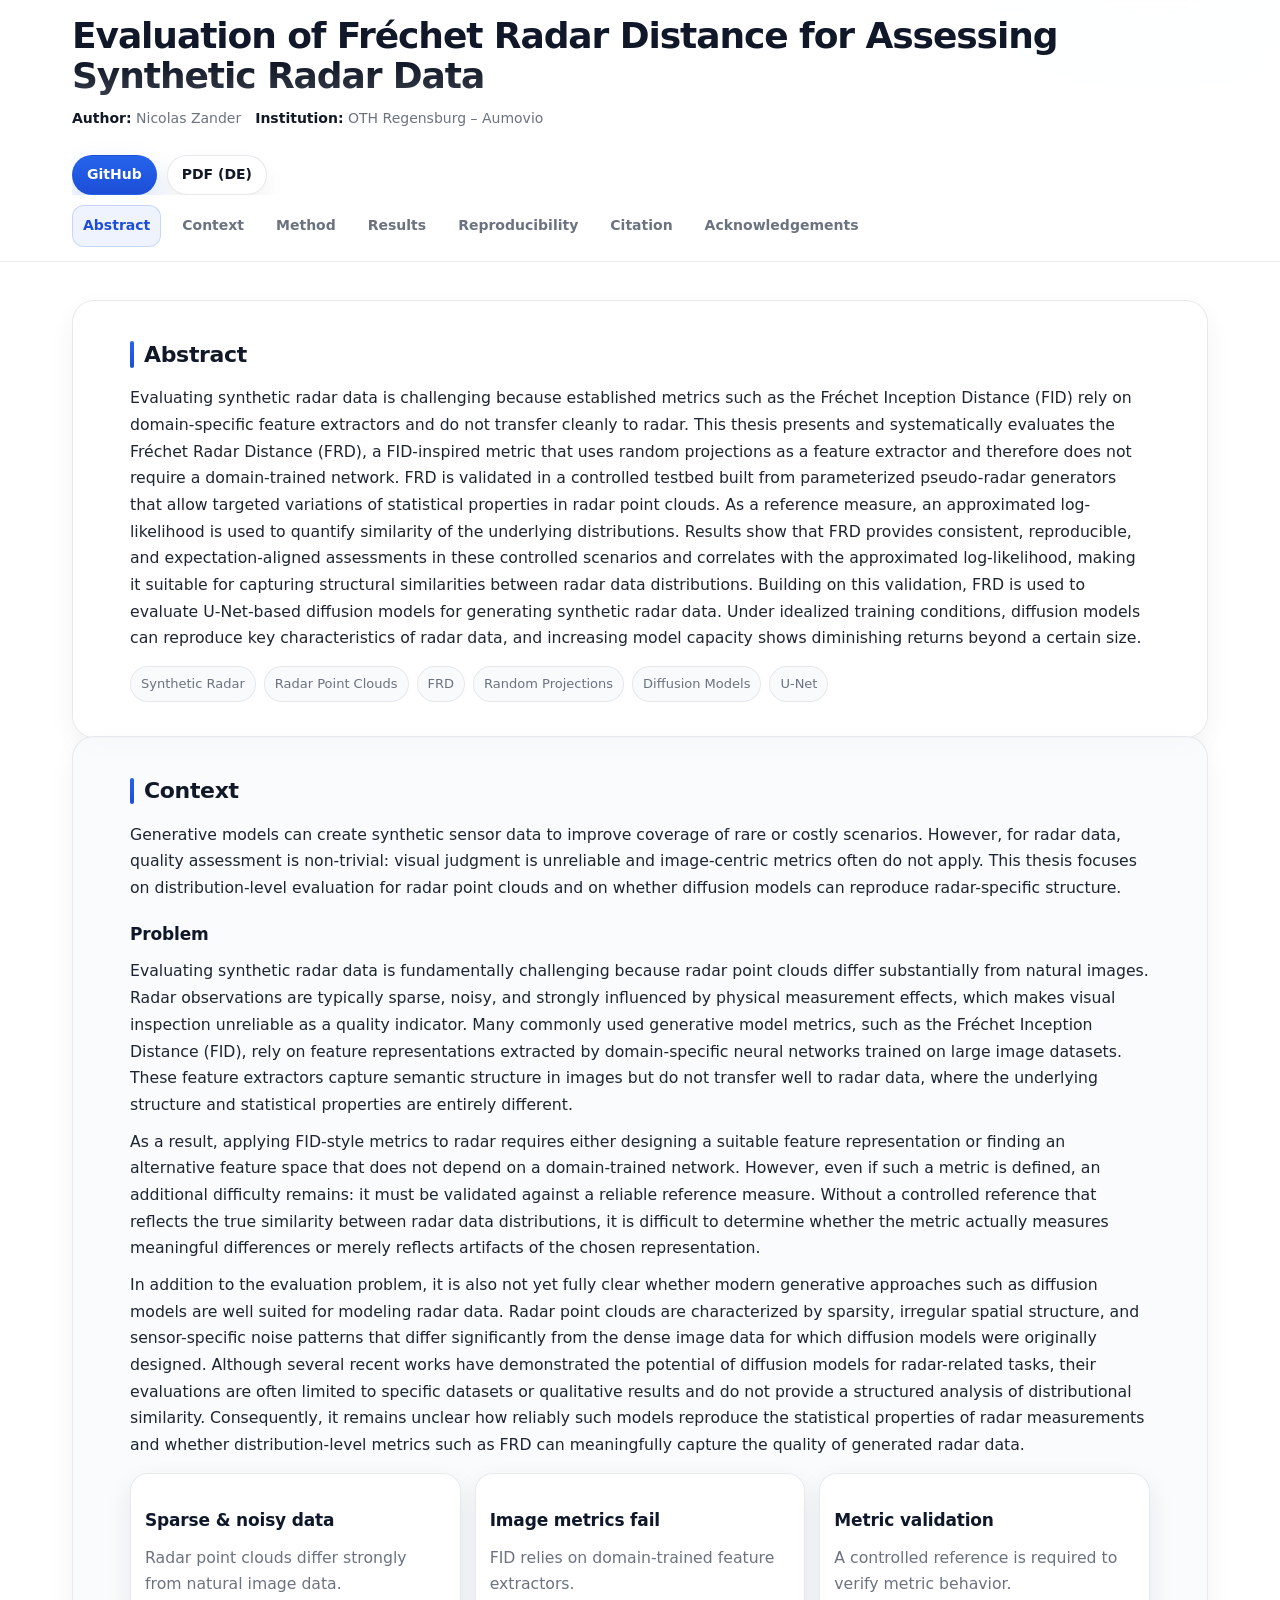
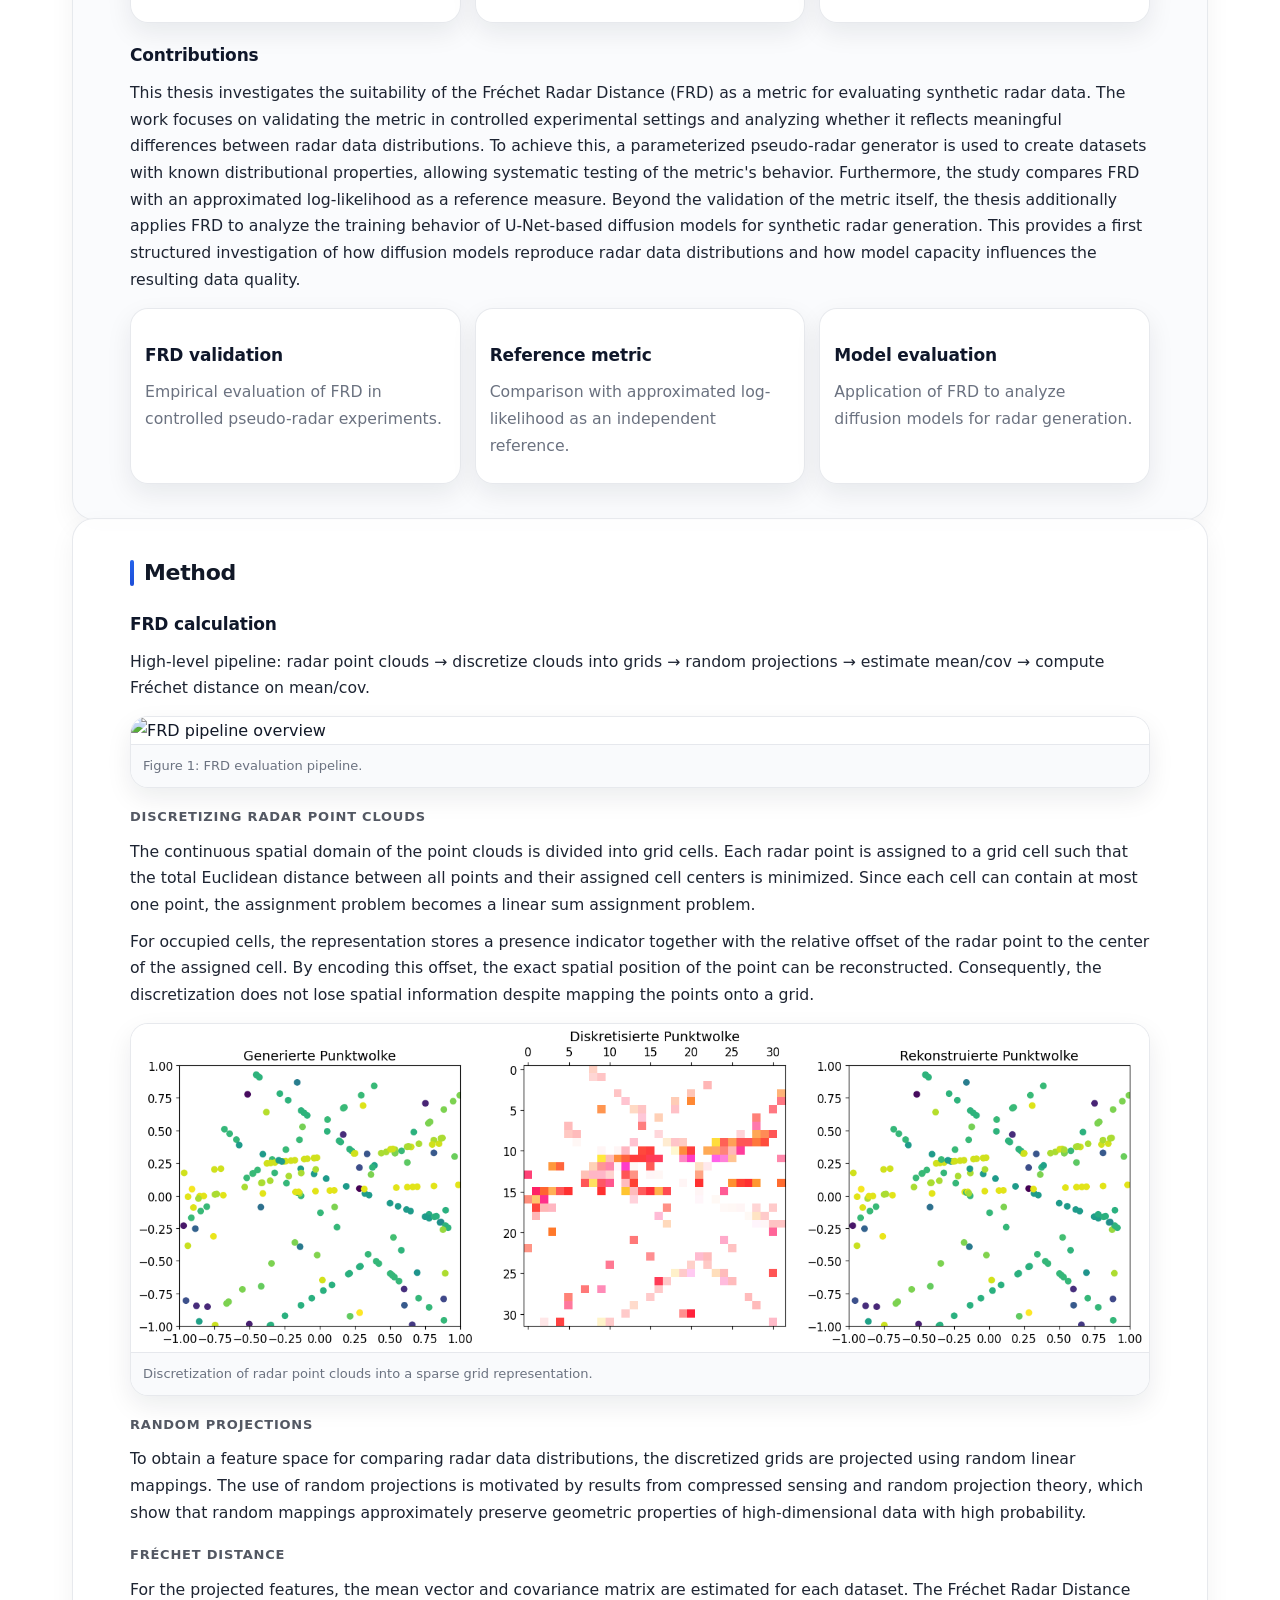
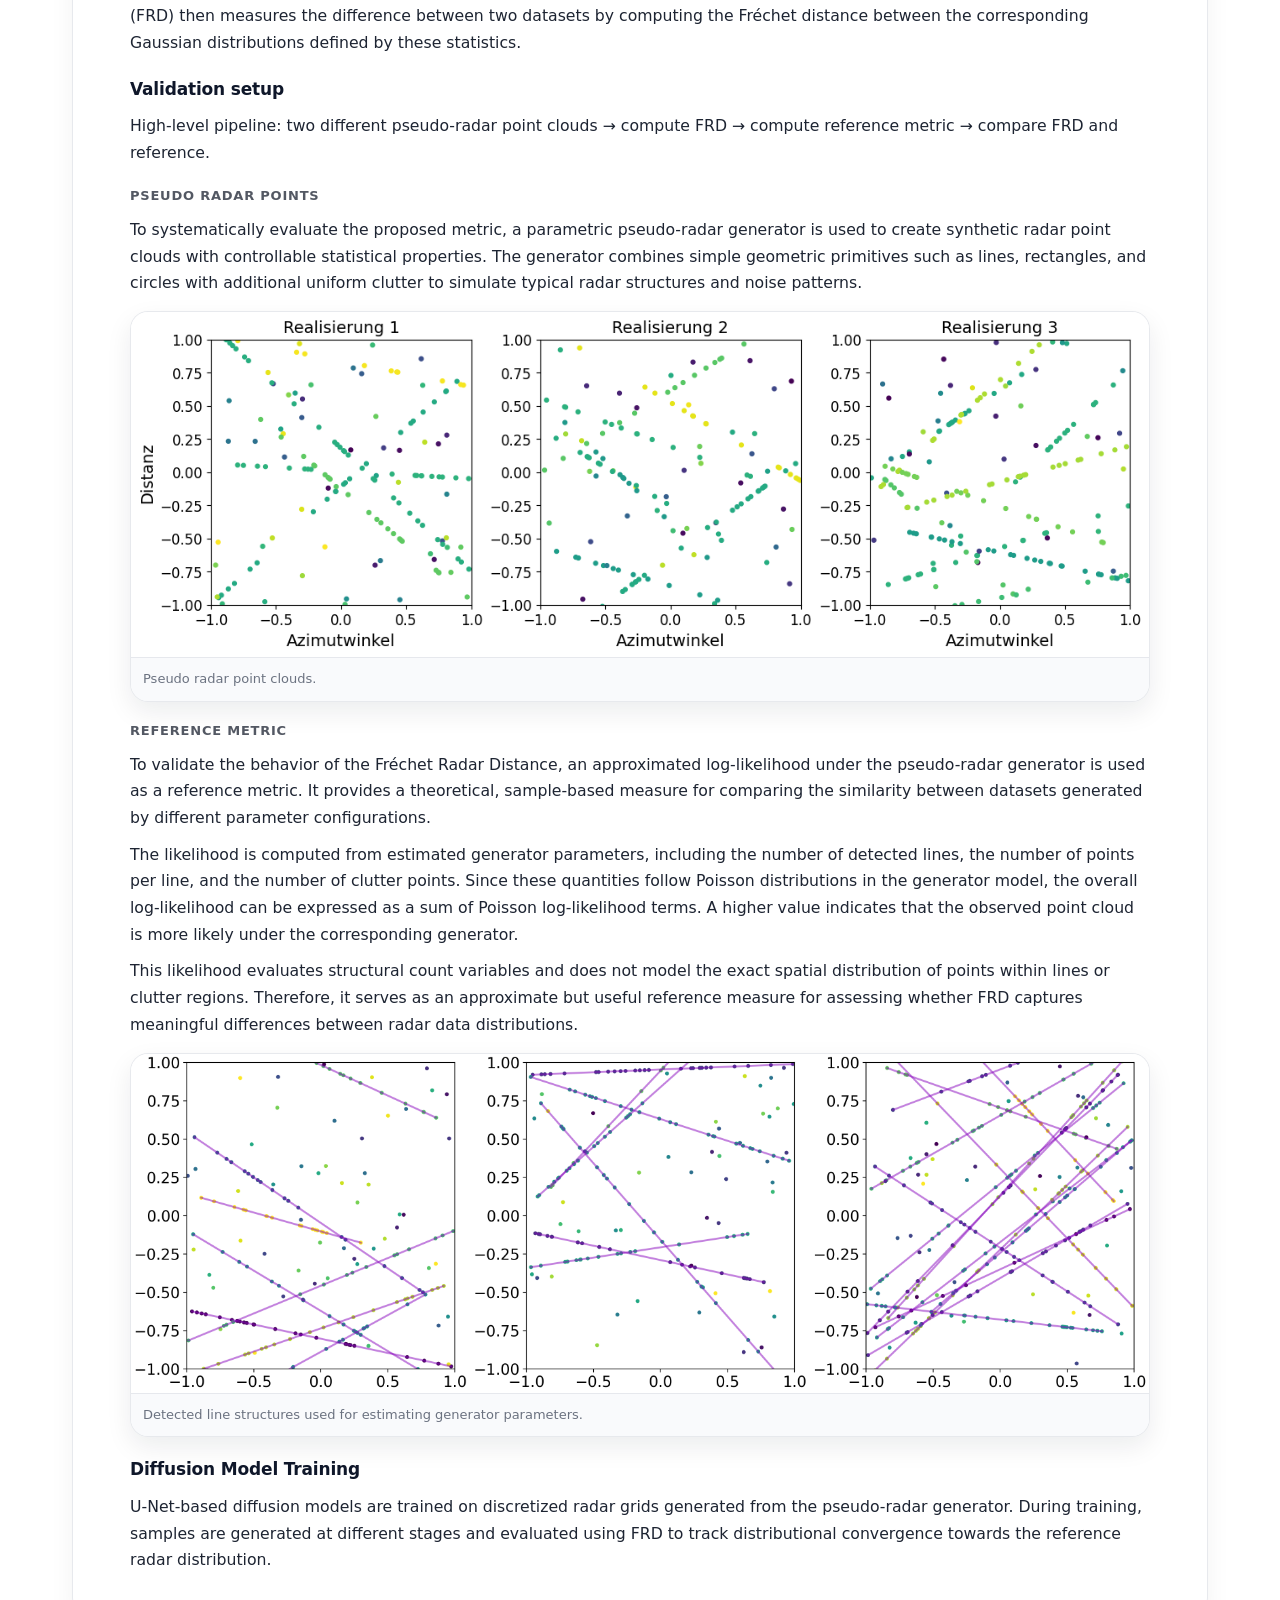
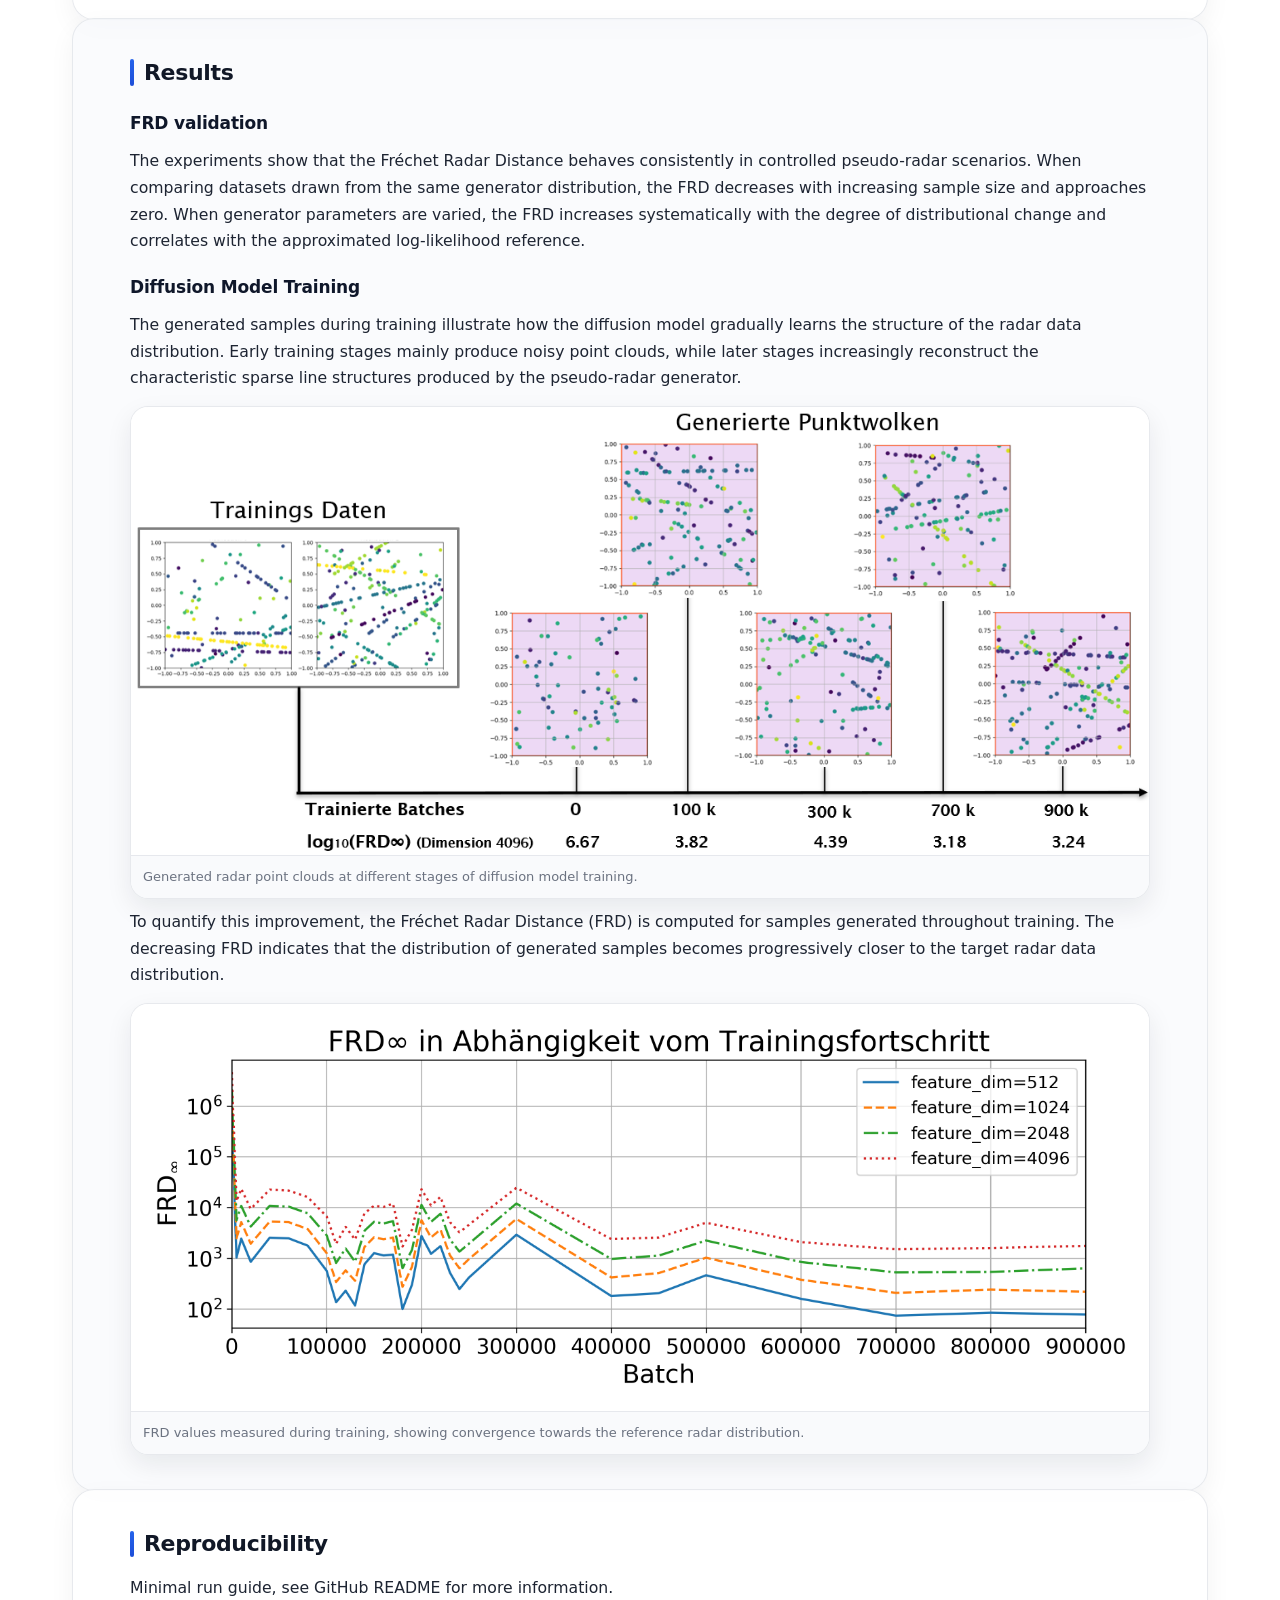
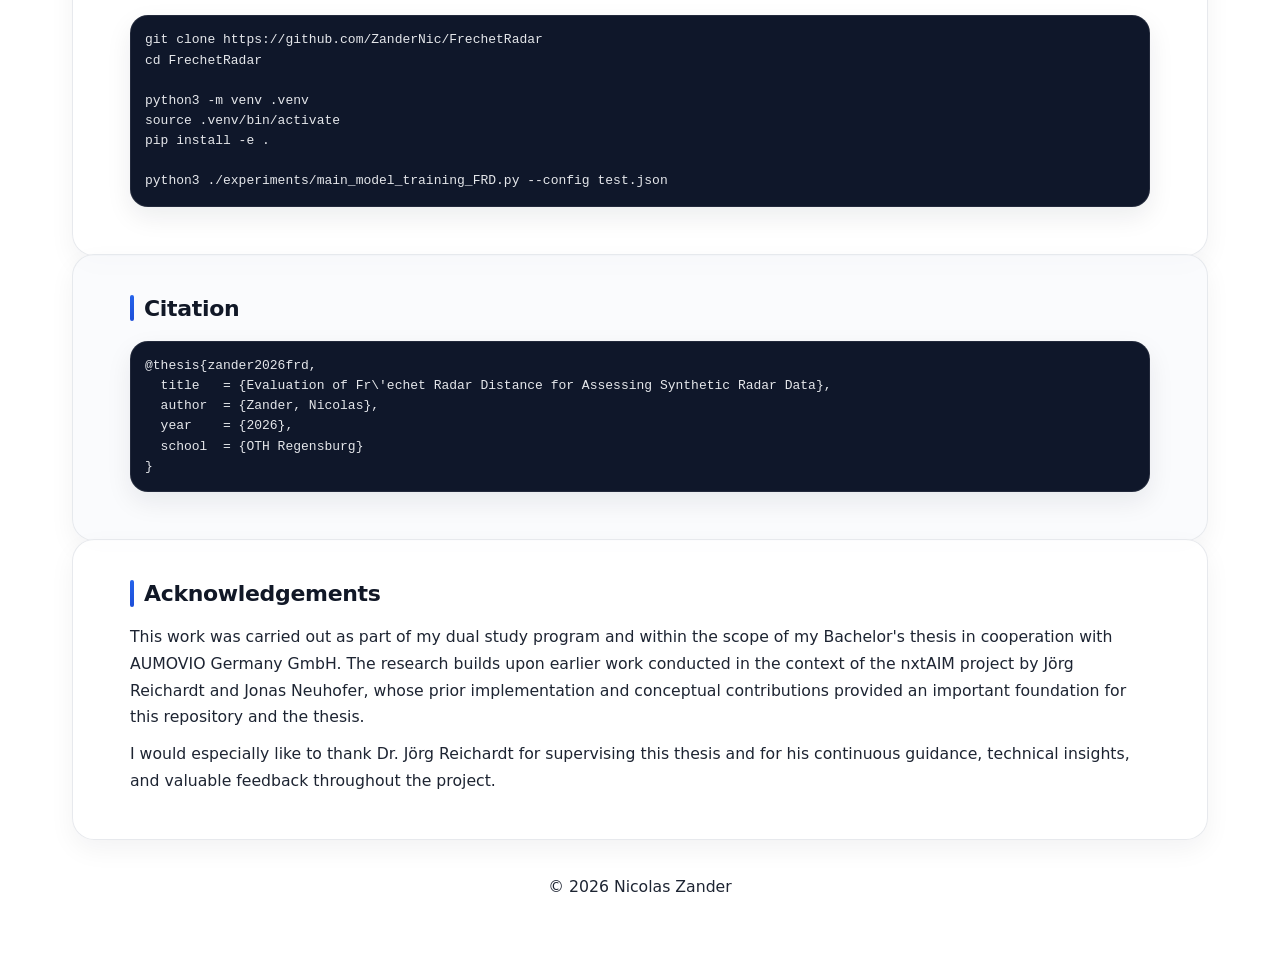
==== commit d0f604aa: "update style of page" ====
--- a/docs/index.html
+++ b/docs/index.html
@@ -18,7 +18,7 @@
           <h1>Evaluation of Fréchet Radar Distance for Assessing Synthetic Radar Data</h1>
           <div class="meta">
             <span><b>Author:</b> Nicolas Zander</span>
-            <span><b>Institution:</b> OTH Regensburg - Aumovio</span>
+            <span><b>Institution:</b> OTH Regensburg – Aumovio</span>
           </div>
         </div>
 
@@ -33,7 +33,6 @@
         <a href="#context">Context</a>
         <a href="#method">Method</a>
         <a href="#results">Results</a>
-        <a href="#figures">Figures</a>
         <a href="#repro">Reproducibility</a>
         <a href="#citation">Citation</a>
         <a href="#acknowledgements">Acknowledgements</a>
@@ -42,6 +41,7 @@
   </header>
 
   <main id="content" class="wrap">
+
     <section class="section" id="abstract">
       <h2>Abstract</h2>
       <p>
@@ -127,18 +127,15 @@
 
       <h3>Contributions</h3>
       <p>
-        This thesis investigates the suitability of the Fréchet Radar Distance (FRD) as a
-        metric for evaluating synthetic radar data. The work focuses on validating the
-        metric in controlled experimental settings and analyzing whether it reflects
-        meaningful differences between radar data distributions. To achieve this, a
-        parameterized pseudo-radar generator is used to create datasets with known
-        distributional properties, allowing systematic testing of the metric's behavior.
-        Furthermore, the study compares FRD with an approximated log-likelihood as a
-        reference measure. Beyond the validation of the metric itself, the thesis additionally applies FRD
-        to analyze the training behavior of U-Net-based diffusion models for synthetic
-        radar generation. This provides a first structured investigation of how diffusion
-        models reproduce radar data distributions and how model capacity influences the
-        resulting data quality.
+        This thesis investigates the suitability of the Fréchet Radar Distance (FRD) as a metric for evaluating
+        synthetic radar data. The work focuses on validating the metric in controlled experimental settings and
+        analyzing whether it reflects meaningful differences between radar data distributions. To achieve this, a
+        parameterized pseudo-radar generator is used to create datasets with known distributional properties,
+        allowing systematic testing of the metric's behavior. Furthermore, the study compares FRD with an
+        approximated log-likelihood as a reference measure. Beyond the validation of the metric itself, the thesis
+        additionally applies FRD to analyze the training behavior of U-Net-based diffusion models for synthetic radar
+        generation. This provides a first structured investigation of how diffusion models reproduce radar data
+        distributions and how model capacity influences the resulting data quality.
       </p>
 
       <div class="grid3">
@@ -172,19 +169,17 @@
 
       <h4>Discretizing Radar Point Clouds</h4>
       <p>
-        The continuous spatial domain of the point clouds is divided into grid cells.
-        Each radar point is assigned to a grid cell such that the total Euclidean
-        distance between all points and their assigned cell centers is minimized.
-        Since each cell can contain at most one point, the assignment problem becomes
-        a linear sum assignment problem.
-      </p>
-
-      <p>
-        For occupied cells, the representation stores a presence indicator together
-        with the relative offset of the radar point to the center of the assigned cell.
-        By encoding this offset, the exact spatial position of the point can be
-        reconstructed. Consequently, the discretization does not lose spatial
-        information despite mapping the points onto a grid.
+        The continuous spatial domain of the point clouds is divided into grid cells. Each radar point is assigned to
+        a grid cell such that the total Euclidean distance between all points and their assigned cell centers is
+        minimized. Since each cell can contain at most one point, the assignment problem becomes a linear sum
+        assignment problem.
+      </p>
+
+      <p>
+        For occupied cells, the representation stores a presence indicator together with the relative offset of the
+        radar point to the center of the assigned cell. By encoding this offset, the exact spatial position of the
+        point can be reconstructed. Consequently, the discretization does not lose spatial information despite
+        mapping the points onto a grid.
       </p>
 
       <figure class="figure">
@@ -194,46 +189,57 @@
 
       <h4>Random Projections</h4>
       <p>
-        To obtain a feature space for comparing radar data distributions, the
-        discretized grids are projected using random linear mappings. The use of
-        random projections is motivated by results from compressed sensing and
-        random projection theory, which show that random mappings approximately
-        preserve geometric properties of high-dimensional data with high probability.
+        To obtain a feature space for comparing radar data distributions, the discretized grids are projected using
+        random linear mappings. The use of random projections is motivated by results from compressed sensing and
+        random projection theory, which show that random mappings approximately preserve geometric properties of
+        high-dimensional data with high probability.
       </p>
 
       <h4>Fréchet Distance</h4>
       <p>
-        For the projected features, the mean vector and covariance matrix are
-        estimated for each dataset. The Fréchet Radar Distance (FRD) then measures
-        the difference between two datasets by computing the Fréchet distance
+        For the projected features, the mean vector and covariance matrix are estimated for each dataset. The Fréchet
+        Radar Distance (FRD) then measures the difference between two datasets by computing the Fréchet distance
         between the corresponding Gaussian distributions defined by these statistics.
       </p>
 
       <h3>Validation setup</h3>
       <p>
-        High-level pipeline: two different pseudo-radar point clouds → compute FRD → compute reference metric → compare FRD and reference.
+        High-level pipeline: two different pseudo-radar point clouds → compute FRD → compute reference metric →
+        compare FRD and reference.
       </p>
 
       <h4>Pseudo Radar Points</h4>
       <p>
-        To systematically evaluate the proposed metric, a parametric pseudo-radar generator
-        is used to create synthetic radar point clouds with controllable statistical
-        properties. The generator combines simple geometric primitives such as lines,
-        rectangles, and circles with additional uniform clutter to simulate typical radar
-        structures and noise patterns.
-      </p>
-
-      <figure class="figure">
-        <img src="static/images/PseudoRadarEinfach.png" alt="PseudoRadarPoints" loading="lazy" />
+        To systematically evaluate the proposed metric, a parametric pseudo-radar generator is used to create
+        synthetic radar point clouds with controllable statistical properties. The generator combines simple
+        geometric primitives such as lines, rectangles, and circles with additional uniform clutter to simulate
+        typical radar structures and noise patterns.
+      </p>
+
+      <figure class="figure">
+        <img src="static/images/PseudoRadarEinfach.png" alt="Pseudo radar point clouds" loading="lazy" />
         <figcaption>Pseudo radar point clouds.</figcaption>
       </figure>
 
       <h4>Reference Metric</h4>
       <p>
-        To validate the behavior of the Fréchet Radar Distance, an approximated
-        log-likelihood under the pseudo-radar generator is used as a reference metric.
-        It provides a theoretical, sample-based measure for comparing the similarity
-        between datasets generated by different parameter configurations.
+        To validate the behavior of the Fréchet Radar Distance, an approximated log-likelihood under the pseudo-radar
+        generator is used as a reference metric. It provides a theoretical, sample-based measure for comparing the
+        similarity between datasets generated by different parameter configurations.
+      </p>
+
+      <p>
+        The likelihood is computed from estimated generator parameters, including the number of detected lines, the
+        number of points per line, and the number of clutter points. Since these quantities follow Poisson
+        distributions in the generator model, the overall log-likelihood can be expressed as a sum of Poisson
+        log-likelihood terms. A higher value indicates that the observed point cloud is more likely under the
+        corresponding generator.
+      </p>
+
+      <p>
+        This likelihood evaluates structural count variables and does not model the exact spatial distribution of
+        points within lines or clutter regions. Therefore, it serves as an approximate but useful reference measure
+        for assessing whether FRD captures meaningful differences between radar data distributions.
       </p>
 
       <figure class="figure">
@@ -243,9 +249,9 @@
 
       <h3>Diffusion Model Training</h3>
       <p>
-        U-Net-based diffusion models are trained on discretized radar grids generated from the pseudo-radar generator.
-        During training, samples are generated at different stages and evaluated using FRD to track distributional
-        convergence towards the reference radar distribution.
+        U-Net-based diffusion models are trained on discretized radar grids generated from the pseudo-radar
+        generator. During training, samples are generated at different stages and evaluated using FRD to track
+        distributional convergence towards the reference radar distribution.
       </p>
     </section>
 
@@ -254,17 +260,18 @@
 
       <h3>FRD validation</h3>
       <p>
-        The experiments show that the Fréchet Radar Distance behaves consistently in controlled pseudo-radar scenarios.
-        When comparing datasets drawn from the same generator distribution, the FRD decreases with increasing sample
-        size and approaches zero. When generator parameters are varied, the FRD increases systematically with the
-        degree of distributional change and correlates with the approximated log-likelihood reference.
+        The experiments show that the Fréchet Radar Distance behaves consistently in controlled pseudo-radar
+        scenarios. When comparing datasets drawn from the same generator distribution, the FRD decreases with
+        increasing sample size and approaches zero. When generator parameters are varied, the FRD increases
+        systematically with the degree of distributional change and correlates with the approximated log-likelihood
+        reference.
       </p>
 
       <h3>Diffusion Model Training</h3>
       <p>
-        The generated samples during training illustrate how the diffusion model gradually learns the structure of the
-        radar data distribution. Early training stages mainly produce noisy point clouds, while later stages increasingly
-        reconstruct the characteristic sparse line structures produced by the pseudo-radar generator.
+        The generated samples during training illustrate how the diffusion model gradually learns the structure of
+        the radar data distribution. Early training stages mainly produce noisy point clouds, while later stages
+        increasingly reconstruct the characteristic sparse line structures produced by the pseudo-radar generator.
       </p>
 
       <figure class="figure">
@@ -273,8 +280,9 @@
       </figure>
 
       <p>
-        FRD is computed for samples generated throughout training. The decreasing FRD indicates that the distribution of
-        generated samples becomes progressively closer to the target radar data distribution.
+        To quantify this improvement, the Fréchet Radar Distance (FRD) is computed for samples generated throughout
+        training. The decreasing FRD indicates that the distribution of generated samples becomes progressively
+        closer to the target radar data distribution.
       </p>
 
       <figure class="figure">
@@ -316,30 +324,40 @@
         provided an important foundation for this repository and the thesis.
       </p>
       <p>
-        I would especially like to thank Dr. Jörg Reichardt for supervising this thesis and for his continuous guidance,
-        technical insights, and valuable feedback throughout the project.
+        I would especially like to thank Dr. Jörg Reichardt for supervising this thesis and for his continuous
+        guidance, technical insights, and valuable feedback throughout the project.
       </p>
     </section>
 
     <footer class="footer">
       <p>© <span id="year"></span> Nicolas Zander</p>
     </footer>
+
   </main>
 
   <script>
     document.getElementById("year").textContent = new Date().getFullYear();
 
-    // Visual-only: compact header on scroll (shows mainly nav)
+    // Stable compact header (no scroll snapping)
     const header = document.getElementById("siteHeader");
-    const compactAt = 110;
+    let compact = false;
+    const COMPACT_ON = 160;
+    const COMPACT_OFF = 80;
 
     const onScroll = () => {
-      header.classList.toggle("compact", window.scrollY > compactAt);
+      const y = window.scrollY || 0;
+      if (!compact && y > COMPACT_ON) {
+        compact = true;
+        header.classList.add("compact");
+      } else if (compact && y < COMPACT_OFF) {
+        compact = false;
+        header.classList.remove("compact");
+      }
     };
     window.addEventListener("scroll", onScroll, { passive: true });
     onScroll();
 
-    // Visual-only: highlight current section in nav
+    // Active nav link highlighting
     const navLinks = Array.from(document.querySelectorAll(".nav a"));
     const sections = navLinks
       .map(a => document.querySelector(a.getAttribute("href")))
--- a/docs/static/css/style.css
+++ b/docs/static/css/style.css
@@ -8,9 +8,8 @@
   --accent: #2563eb;
   --accent2: #1d4ed8;
 
-  /* Layout width */
-  --max: 1180px;     /* page container width */
-  --content: 1020px; /* text/media width (same for images/grids/code) */
+  --max: 1180px;
+  --content: 1020px;
 
   --radius: 18px;
 
@@ -22,7 +21,7 @@
 
 html{
   scroll-behavior: smooth;
-  scroll-padding-top: 88px; /* for sticky header + anchor jumps */
+  scroll-padding-top: 96px;
 }
 
 body{
@@ -53,7 +52,7 @@
 }
 .skip:focus{ left: 12px; }
 
-/* Header */
+/* Sticky header */
 .header{
   position: sticky;
   top: 0;
@@ -64,21 +63,46 @@
   transition: box-shadow .18s ease, background .18s ease;
 }
 
-.headerWrap{ padding-top: 18px; padding-bottom: 14px; transition: padding .18s ease; }
-
+.headerWrap{
+  padding-top: 16px;
+  padding-bottom: 12px;
+}
+
+/* Key fix: do NOT use display:none (causes jump). Use max-height + opacity */
 .top{
   display: flex;
   gap: 18px;
   align-items: flex-start;
   justify-content: space-between;
   flex-wrap: wrap;
+
+  overflow: hidden;
+  max-height: 260px;
+  opacity: 1;
+  transition: max-height .22s ease, opacity .18s ease, margin .18s ease;
+}
+
+/* Compact mode */
+.header.compact{
+  background: rgba(255,255,255,.92);
+  box-shadow: 0 10px 28px rgba(17,24,39,.10);
+}
+.header.compact .top{
+  max-height: 0;
+  opacity: 0;
+  margin: 0;
+  pointer-events: none;
 }
 
 h1{
   margin: 0;
   font-size: 36px;
-  line-height: 1.12;
+  line-height: 1.10;
   letter-spacing: -0.03em;
+  background: linear-gradient(180deg, #0f172a 0%, #111827 60%, rgba(17,24,39,.85) 100%);
+  -webkit-background-clip: text;
+  background-clip: text;
+  color: transparent;
 }
 
 .meta{
@@ -129,14 +153,7 @@
   box-shadow: 0 18px 40px rgba(37,99,235,.28);
 }
 
-/* Compact header state: hide big title/meta/actions, keep nav */
-.header.compact{
-  background: rgba(255,255,255,.92);
-  box-shadow: 0 10px 28px rgba(17,24,39,.10);
-}
-.header.compact .headerWrap{ padding-top: 10px; padding-bottom: 10px; }
-.header.compact .top{ display: none; }
-
+/* Nav */
 .nav{
   display: flex;
   gap: 10px;
@@ -170,7 +187,10 @@
   border-color: rgba(37,99,235,.20);
 }
 
-/* Content widths: make text, grids, images, code same width */
+/* Make anchor jumps look correct even with sticky header */
+.section{ scroll-margin-top: 110px; }
+
+/* Content width: text/images/grids equal */
 .section > h2,
 .section > h3,
 .section > h4,
@@ -189,7 +209,7 @@
   margin-right: auto;
 }
 
-/* Sections as “cards” (light background blocks) */
+/* Section blocks (less “stacked text”) */
 .section{
   position: relative;
   padding: 26px 0;
@@ -212,21 +232,37 @@
   background: rgba(255,255,255,.86);
 }
 
-/* Headings / text */
+/* Cooler headings */
 h2{
   margin: 0 0 12px;
   font-size: 22px;
   letter-spacing: -0.015em;
-}
+  position: relative;
+  padding-left: 14px;
+}
+h2::before{
+  content: "";
+  position: absolute;
+  left: 0;
+  top: .25em;
+  bottom: .25em;
+  width: 4px;
+  border-radius: 999px;
+  background: linear-gradient(180deg, var(--accent), var(--accent2));
+}
+
 h3{
   margin: 18px 0 10px;
   font-size: 17px;
   letter-spacing: -0.01em;
+  color: #0f172a;
 }
 h4{
   margin: 18px 0 10px;
-  font-size: 15.5px;
-  letter-spacing: -0.005em;
+  font-size: 13px;
+  letter-spacing: .06em;
+  text-transform: uppercase;
+  color: rgba(17,24,39,.72);
 }
 p{
   margin: 10px 0;
@@ -307,54 +343,6 @@
   border-top: 1px solid rgba(229,231,235,.9);
   background: rgba(248,250,252,.85);
 }
-
-/* Gallery (if you use it) */
-.gallery{
-  display: grid;
-  grid-template-columns: repeat(2, minmax(0, 1fr));
-  gap: 14px;
-  margin-top: 14px;
-}
-
-/* Details / Callouts (if you use them) */
-.details{
-  margin-top: 14px;
-  border: 1px solid rgba(229,231,235,.9);
-  border-radius: var(--radius);
-  background: rgba(255,255,255,.95);
-  overflow: hidden;
-  box-shadow: var(--shadow);
-}
-.details > summary{
-  cursor: pointer;
-  padding: 12px 14px;
-  font-weight: 750;
-}
-.detailsBody{
-  padding: 0 14px 14px;
-}
-.detailsBody ul{ margin: 8px 0 0 18px; }
-
-.callouts{
-  display: grid;
-  grid-template-columns: repeat(2, minmax(0, 1fr));
-  gap: 14px;
-  margin-top: 14px;
-}
-.callout{
-  border-radius: var(--radius);
-  border: 1px solid rgba(229,231,235,.9);
-  background: rgba(255,255,255,.95);
-  padding: 14px;
-  box-shadow: var(--shadow);
-  transition: transform .18s ease, box-shadow .18s ease, border-color .18s ease;
-}
-.callout:hover{
-  transform: translateY(-2px);
-  box-shadow: var(--shadow2);
-  border-color: #d1d5db;
-}
-.callout p{ color: var(--muted); }
 
 /* Code blocks */
 .code{
@@ -388,5 +376,5 @@
 
 @media (max-width: 900px){
   h1{ font-size: 28px; }
-  .grid2, .grid3, .gallery, .callouts{ grid-template-columns: 1fr; }
+  .grid2, .grid3{ grid-template-columns: 1fr; }
 }
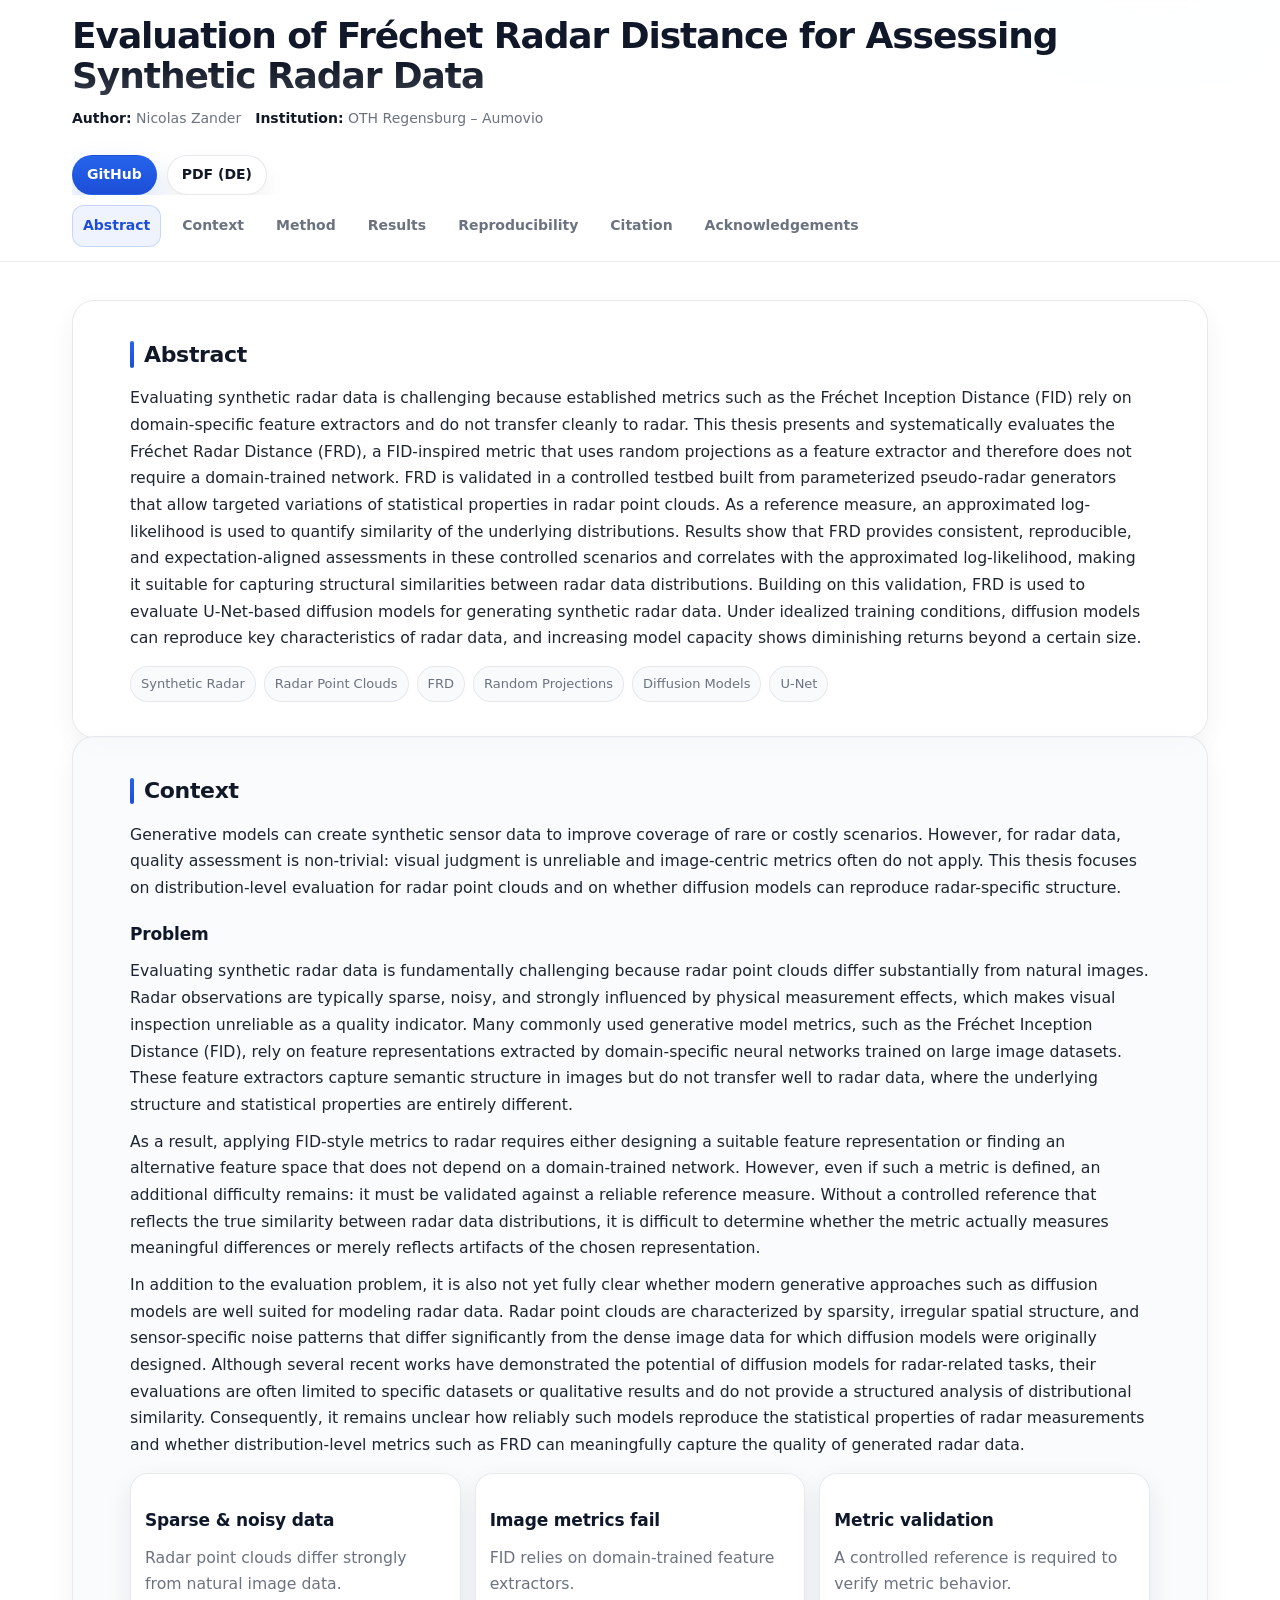
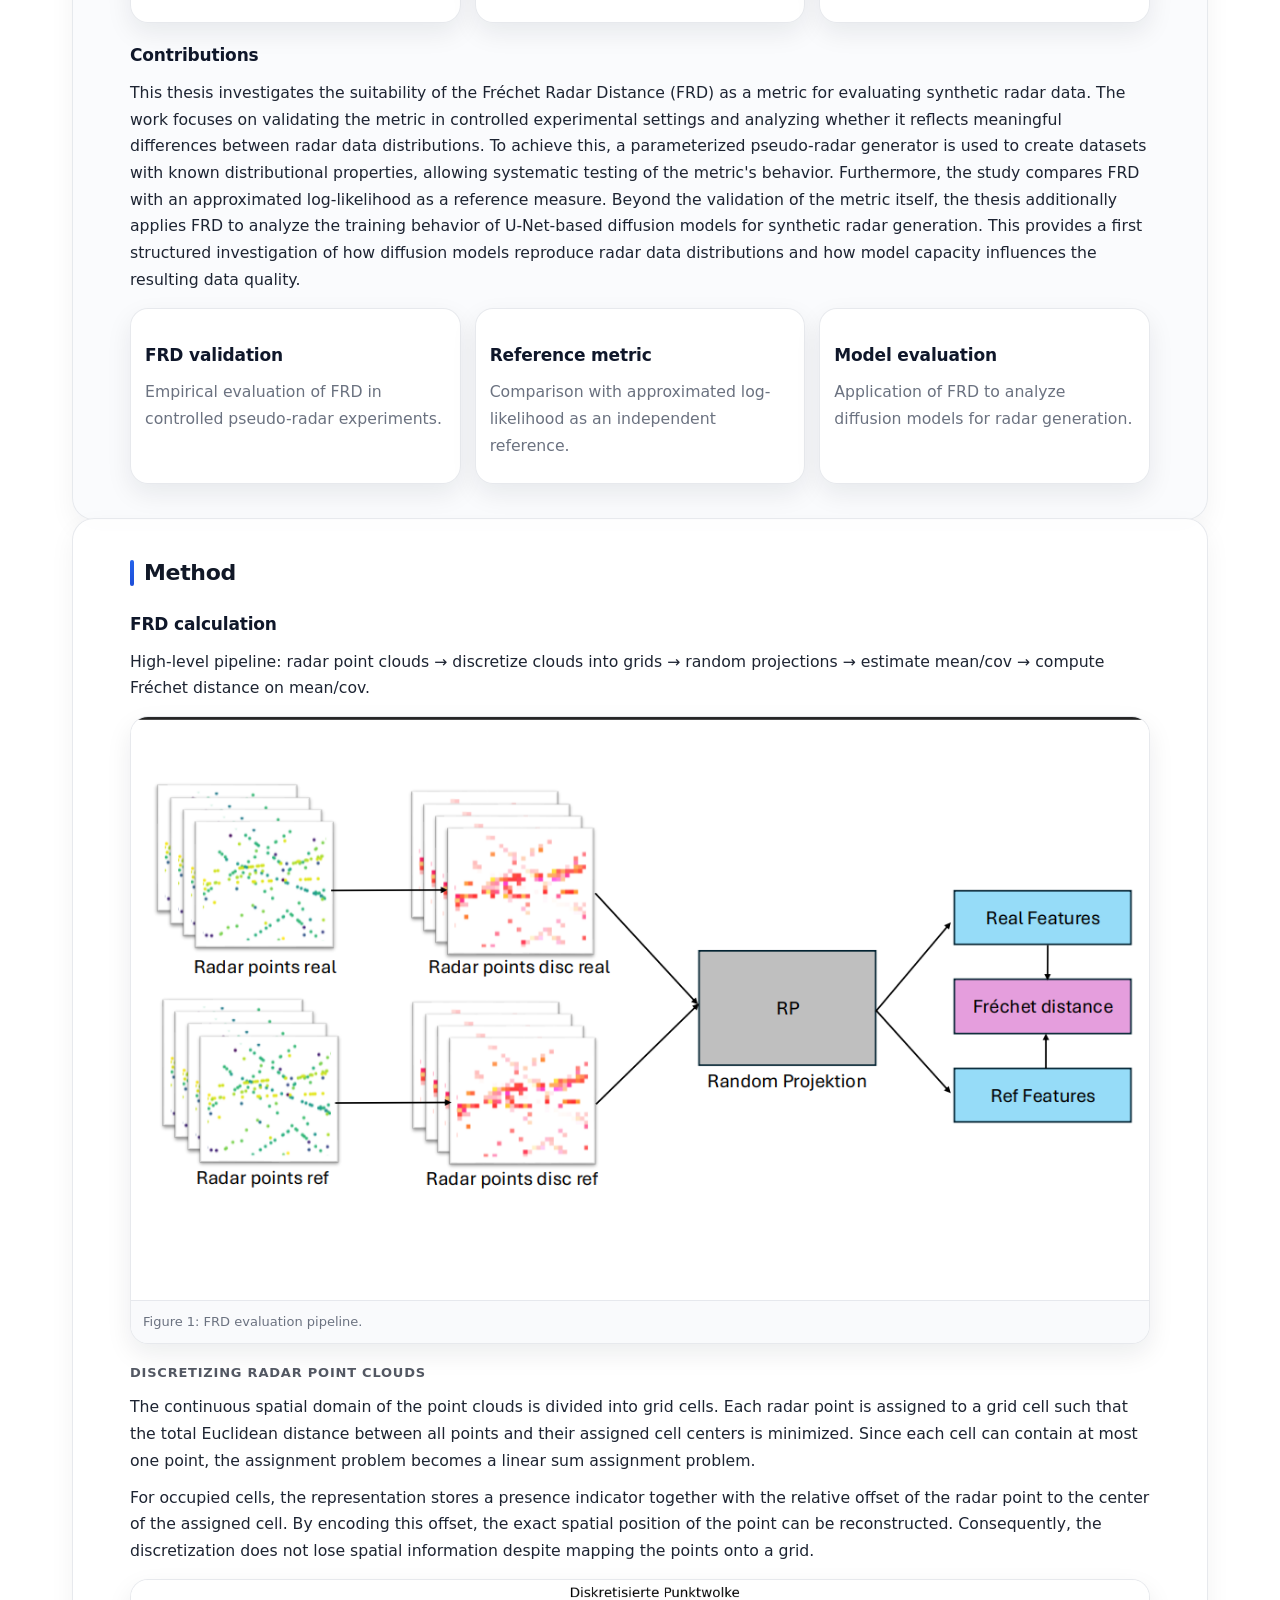
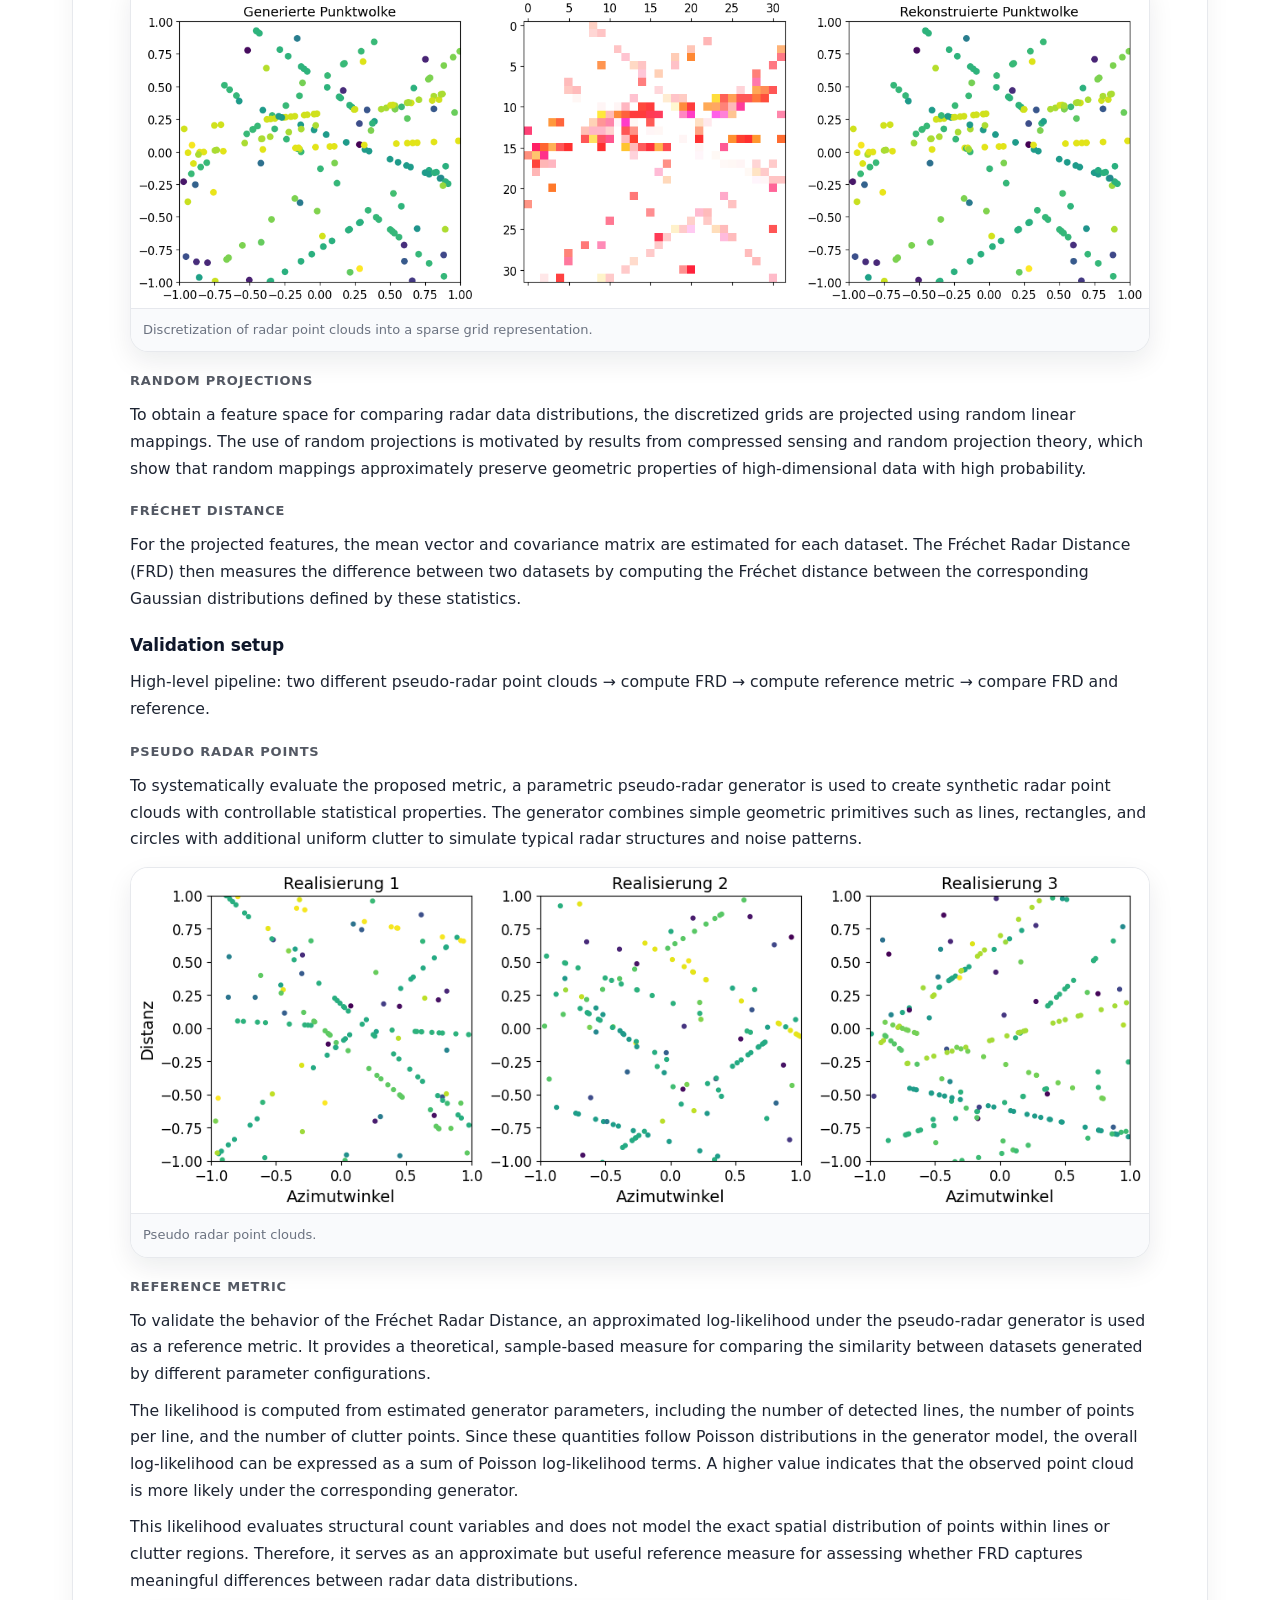
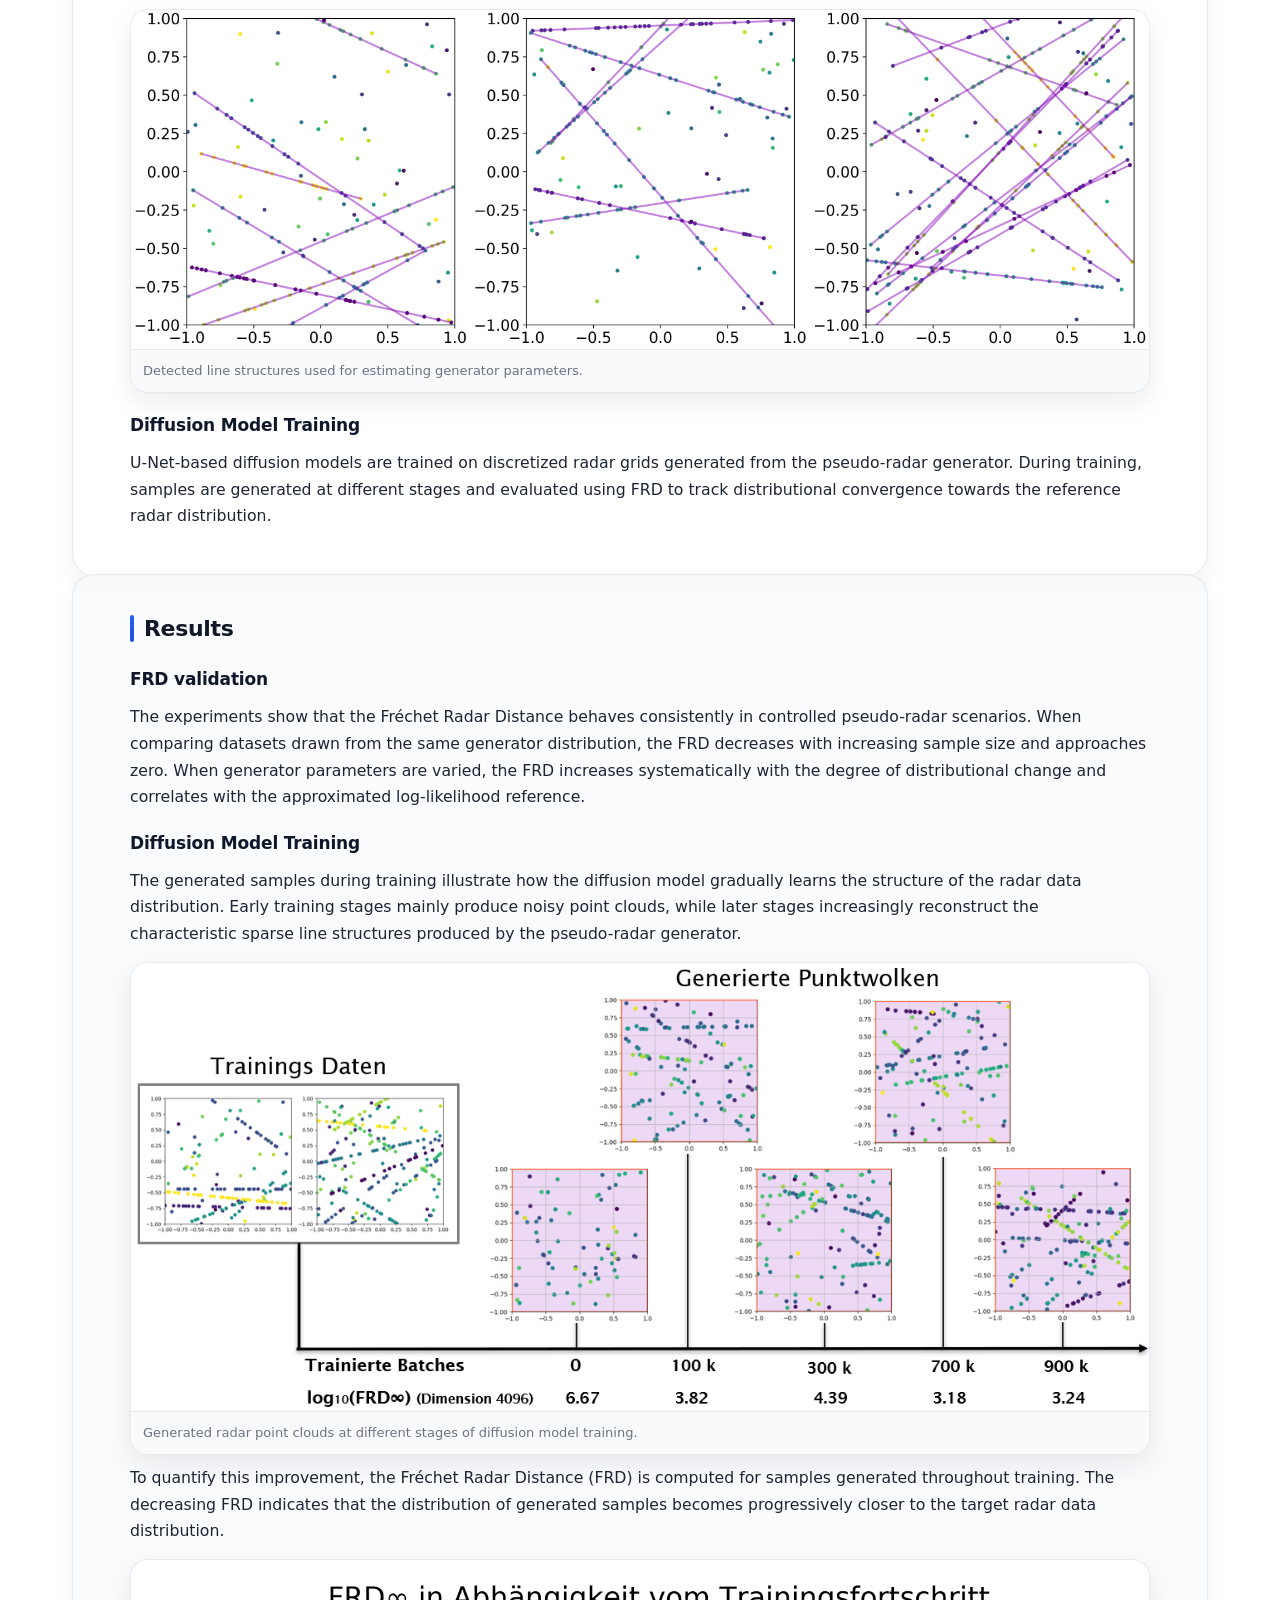
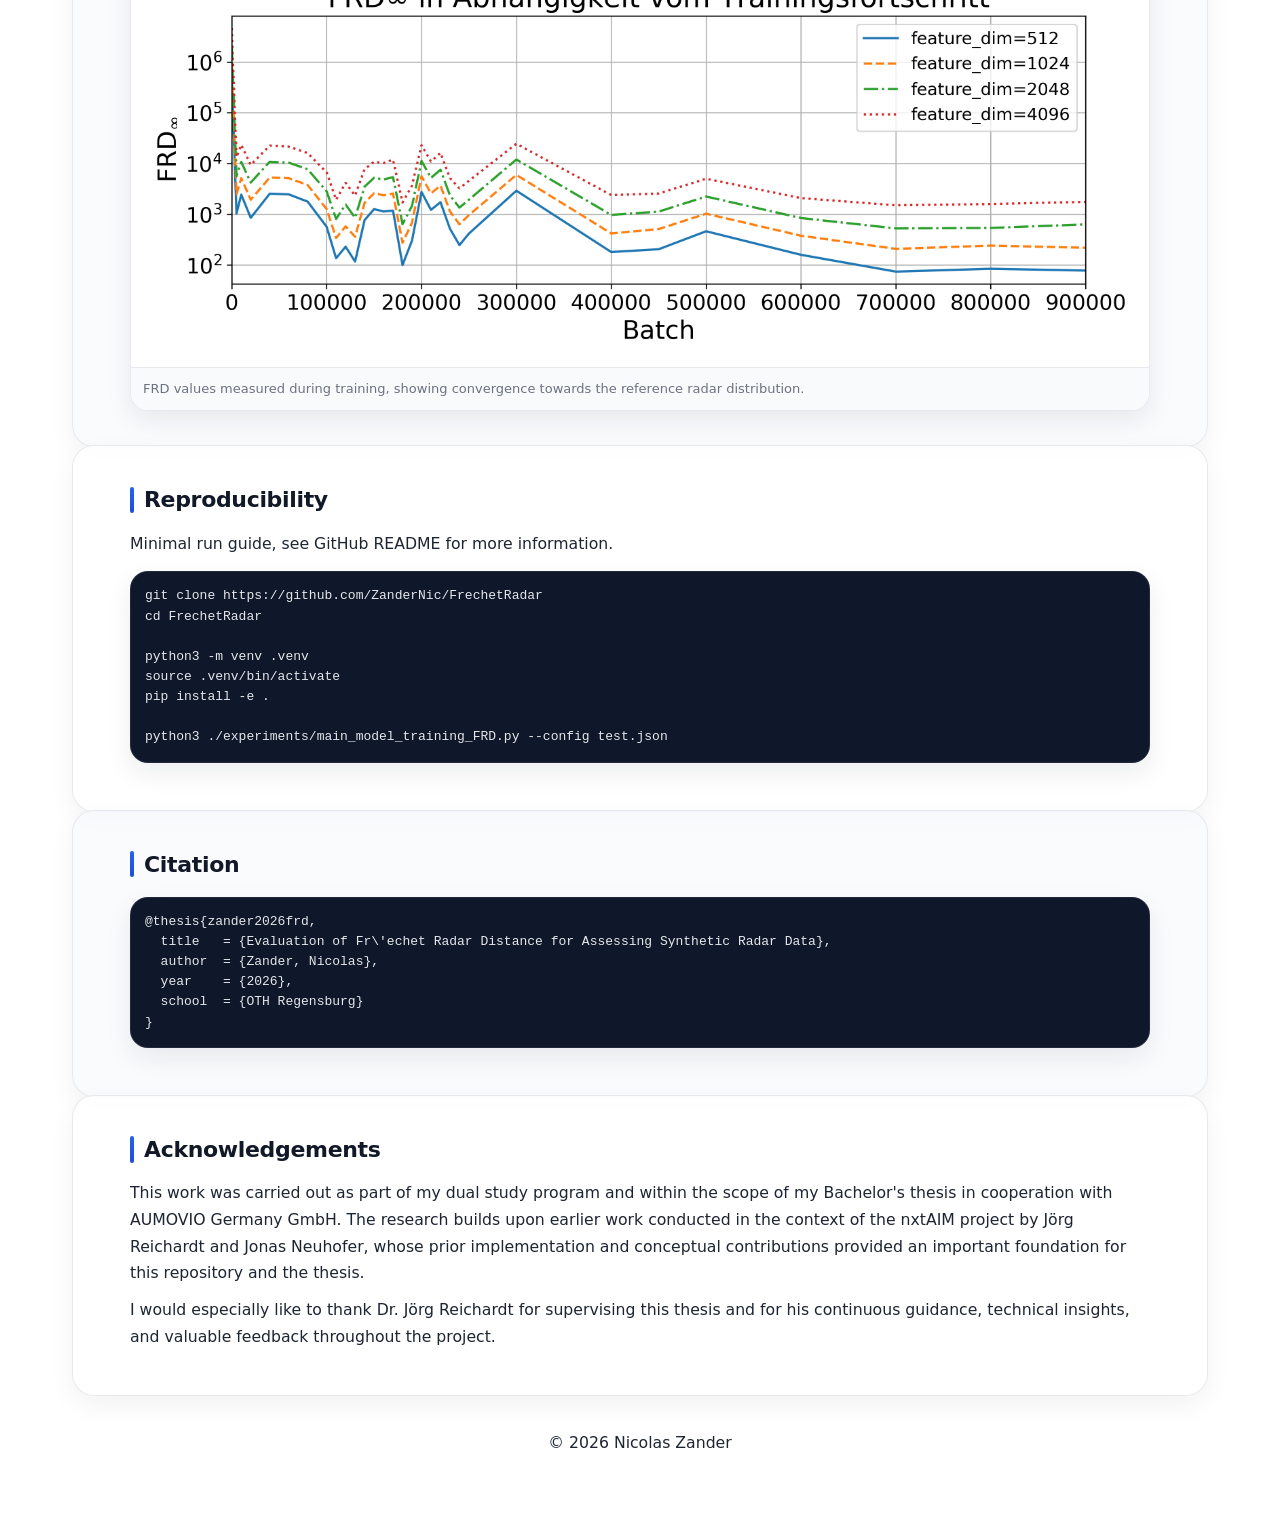
==== commit 883318ec: "add picture of frd" ====
--- a/docs/index.html
+++ b/docs/index.html
@@ -163,7 +163,7 @@
       </p>
 
       <figure class="figure">
-        <img src="assets/img/pipeline.png" alt="FRD pipeline overview" loading="lazy" />
+        <img src="static/images/radar_pro.png" alt="FRD pipeline overview" loading="lazy" />
         <figcaption>Figure 1: FRD evaluation pipeline.</figcaption>
       </figure>
 
@@ -338,14 +338,22 @@
   <script>
     document.getElementById("year").textContent = new Date().getFullYear();
 
-    // Stable compact header (no scroll snapping)
+    // 1) Fix "opening/closing" near the top: increase hysteresis + small top lock
     const header = document.getElementById("siteHeader");
     let compact = false;
-    const COMPACT_ON = 160;
-    const COMPACT_OFF = 80;
+
+    const TOP_LOCK_PX = 40;   // always expanded close to top
+    const COMPACT_ON = 260;   // needs stronger scroll to collapse
+    const COMPACT_OFF = 120;  // must scroll back quite a bit to expand
 
     const onScroll = () => {
       const y = window.scrollY || 0;
+
+      if (y <= TOP_LOCK_PX) {
+        if (compact) { compact = false; header.classList.remove("compact"); }
+        return;
+      }
+
       if (!compact && y > COMPACT_ON) {
         compact = true;
         header.classList.add("compact");
@@ -354,13 +362,19 @@
         header.classList.remove("compact");
       }
     };
+
     window.addEventListener("scroll", onScroll, { passive: true });
     onScroll();
 
-    // Active nav link highlighting
+    // 2) Fix section highlighting (Method issue): pick section by scroll position (more stable than IO with nested content)
     const navLinks = Array.from(document.querySelectorAll(".nav a"));
-    const sections = navLinks
-      .map(a => document.querySelector(a.getAttribute("href")))
+    const sectionIds = navLinks
+      .map(a => a.getAttribute("href"))
+      .filter(h => h && h.startsWith("#"))
+      .map(h => h.slice(1));
+
+    const sections = sectionIds
+      .map(id => document.getElementById(id))
       .filter(Boolean);
 
     const setActive = (id) => {
@@ -372,14 +386,25 @@
       });
     };
 
-    const obs = new IntersectionObserver((entries) => {
-      const visible = entries
-        .filter(e => e.isIntersecting)
-        .sort((a,b) => b.intersectionRatio - a.intersectionRatio)[0];
-      if (visible) setActive(visible.target.id);
-    }, { rootMargin: "-35% 0px -55% 0px", threshold: [0.05, 0.1, 0.2, 0.4, 0.6] });
-
-    sections.forEach(s => obs.observe(s));
+    const navHeight = () => header.getBoundingClientRect().height;
+
+    const computeActiveSection = () => {
+      const y = window.scrollY || 0;
+      const offset = navHeight() + 24; // header + breathing room
+      const pos = y + offset;
+
+      // last section whose top <= pos
+      let current = sections[0]?.id || null;
+      for (const s of sections) {
+        if (s.offsetTop <= pos) current = s.id;
+        else break;
+      }
+      if (current) setActive(current);
+    };
+
+    window.addEventListener("scroll", computeActiveSection, { passive: true });
+    window.addEventListener("resize", computeActiveSection);
+    computeActiveSection();
   </script>
 </body>
 </html>
